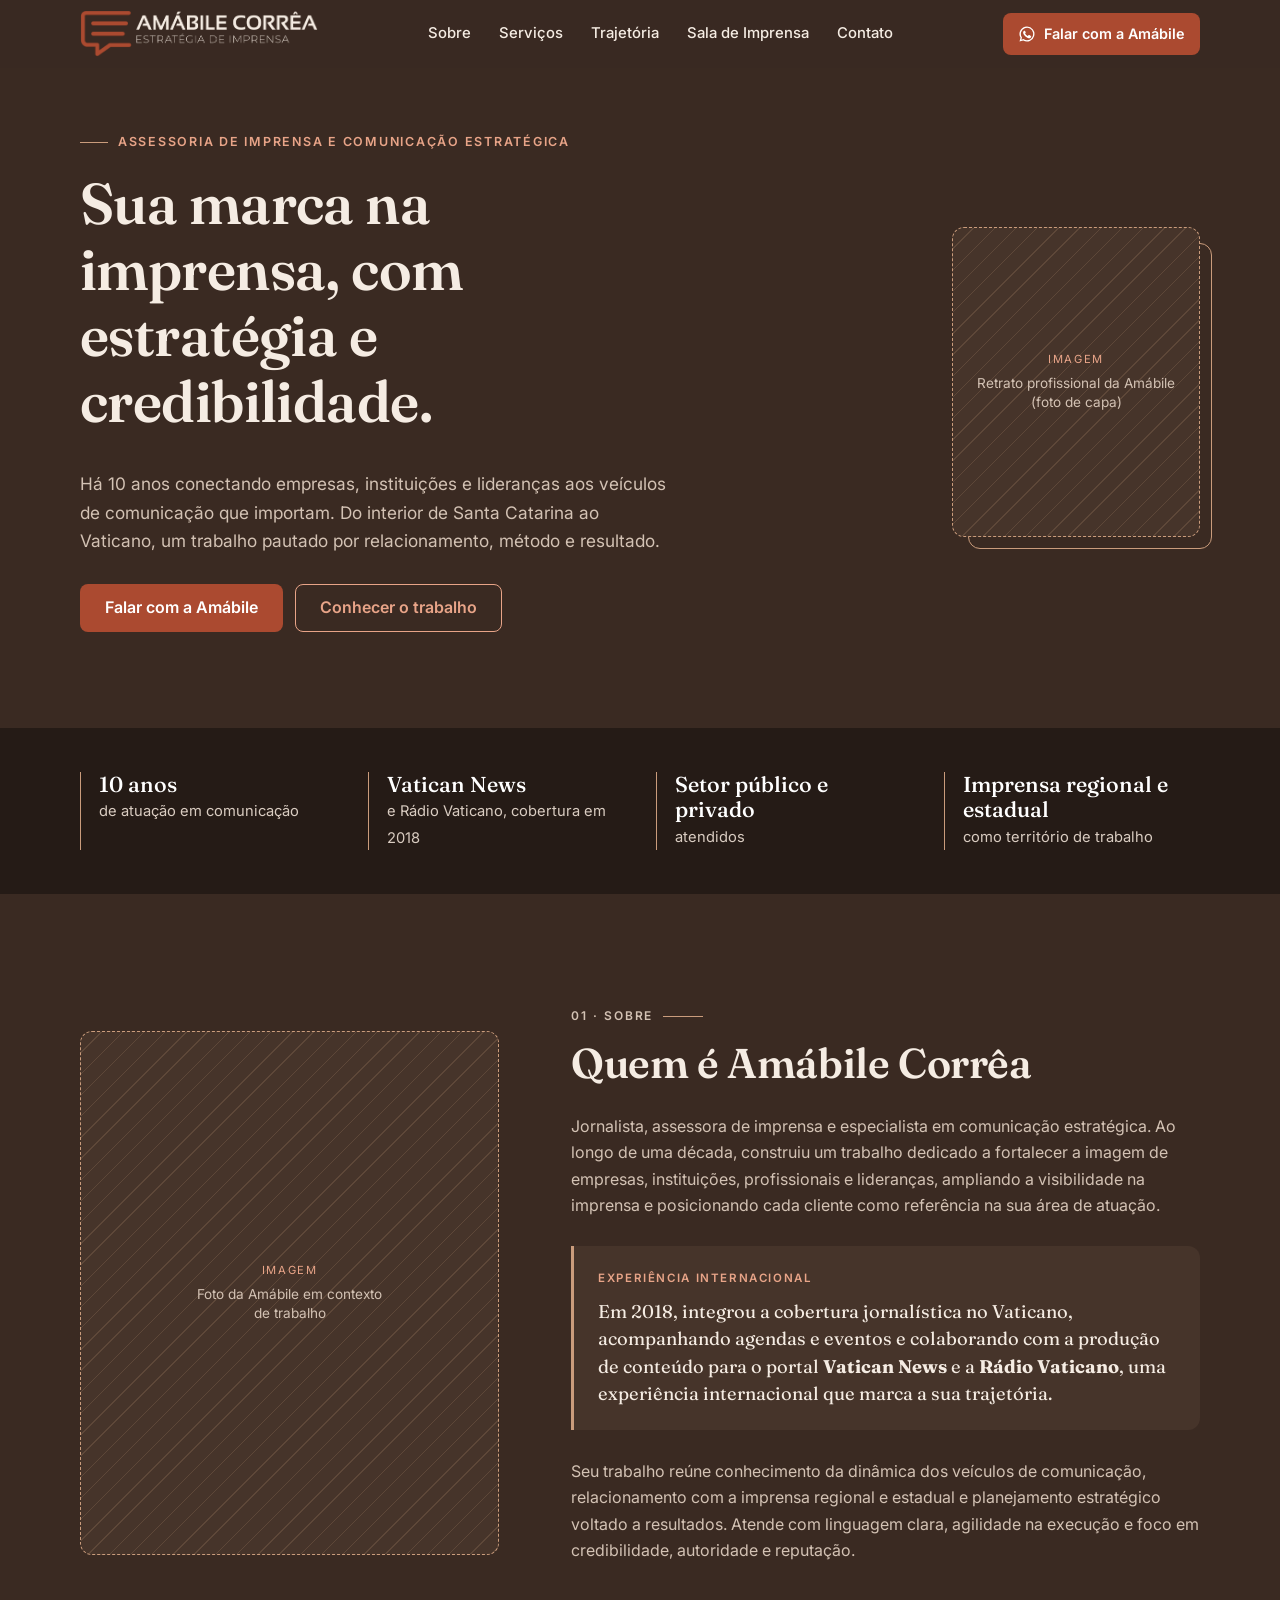
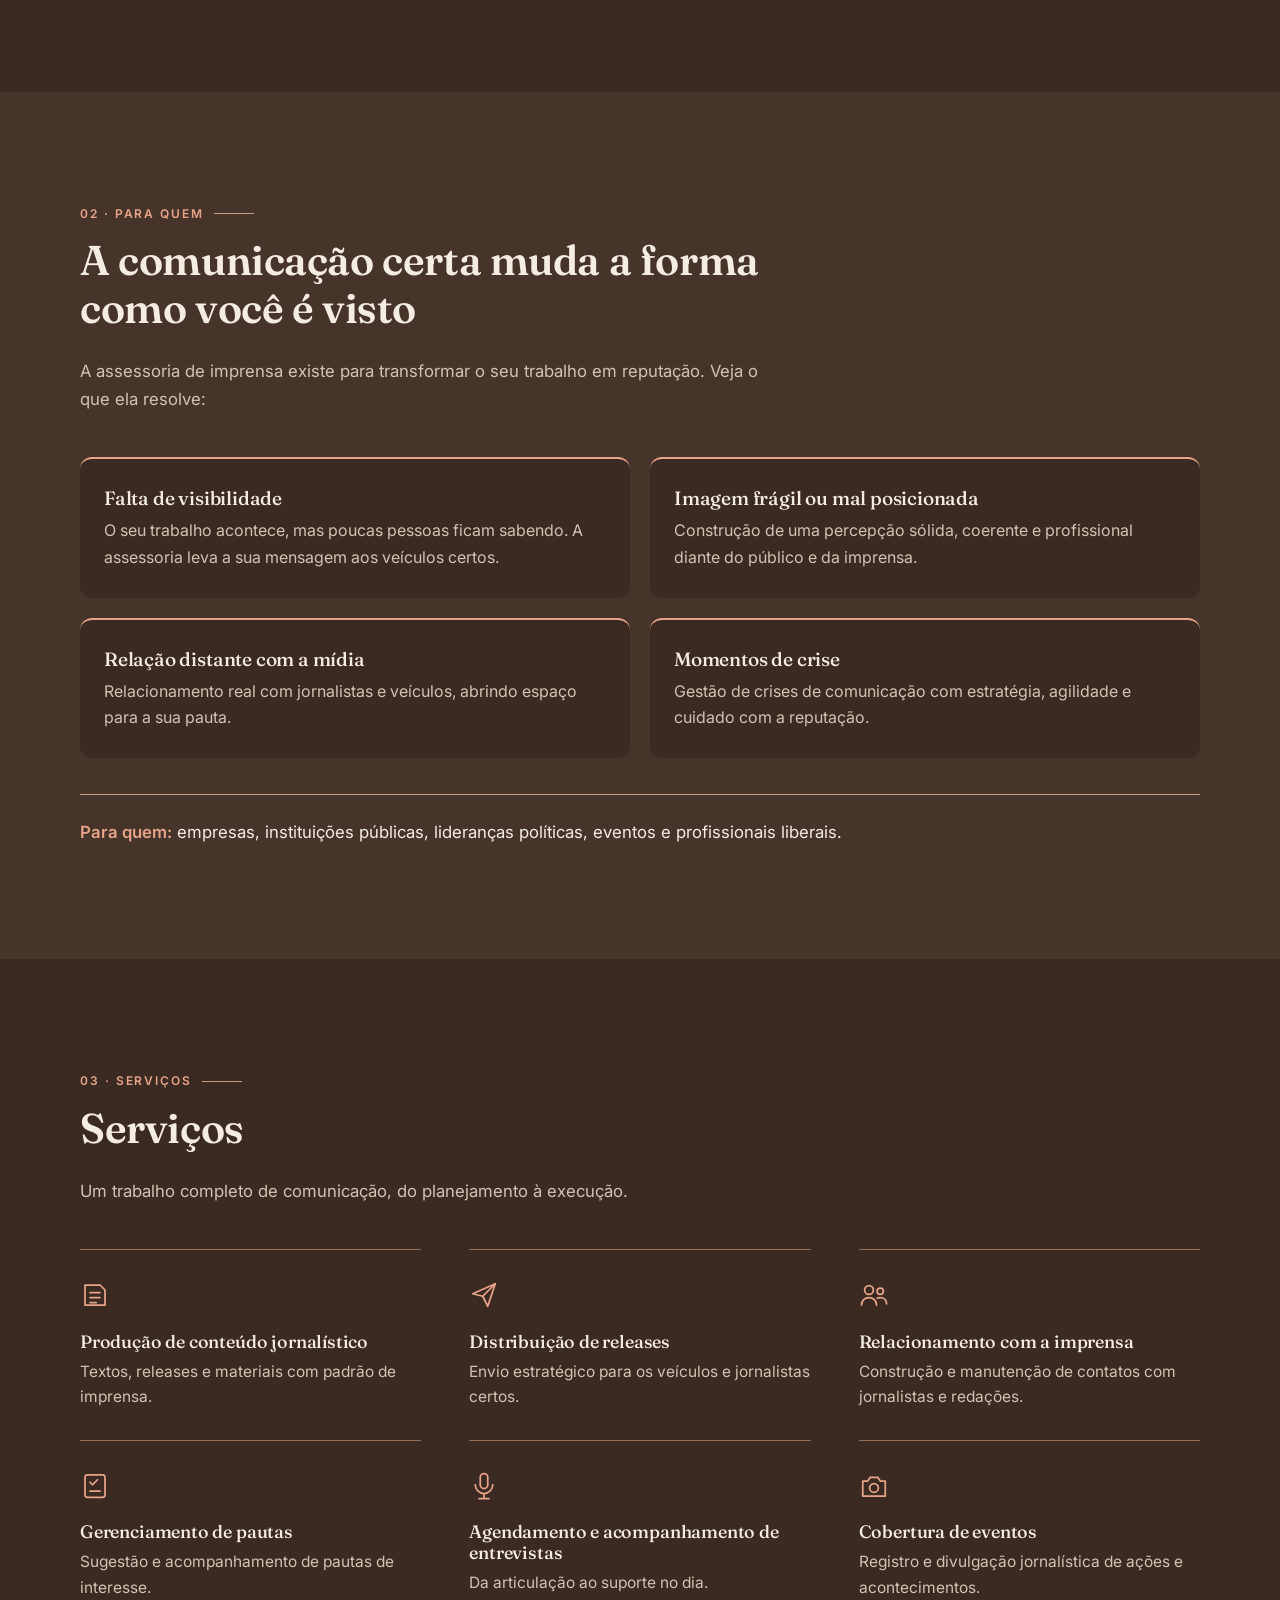
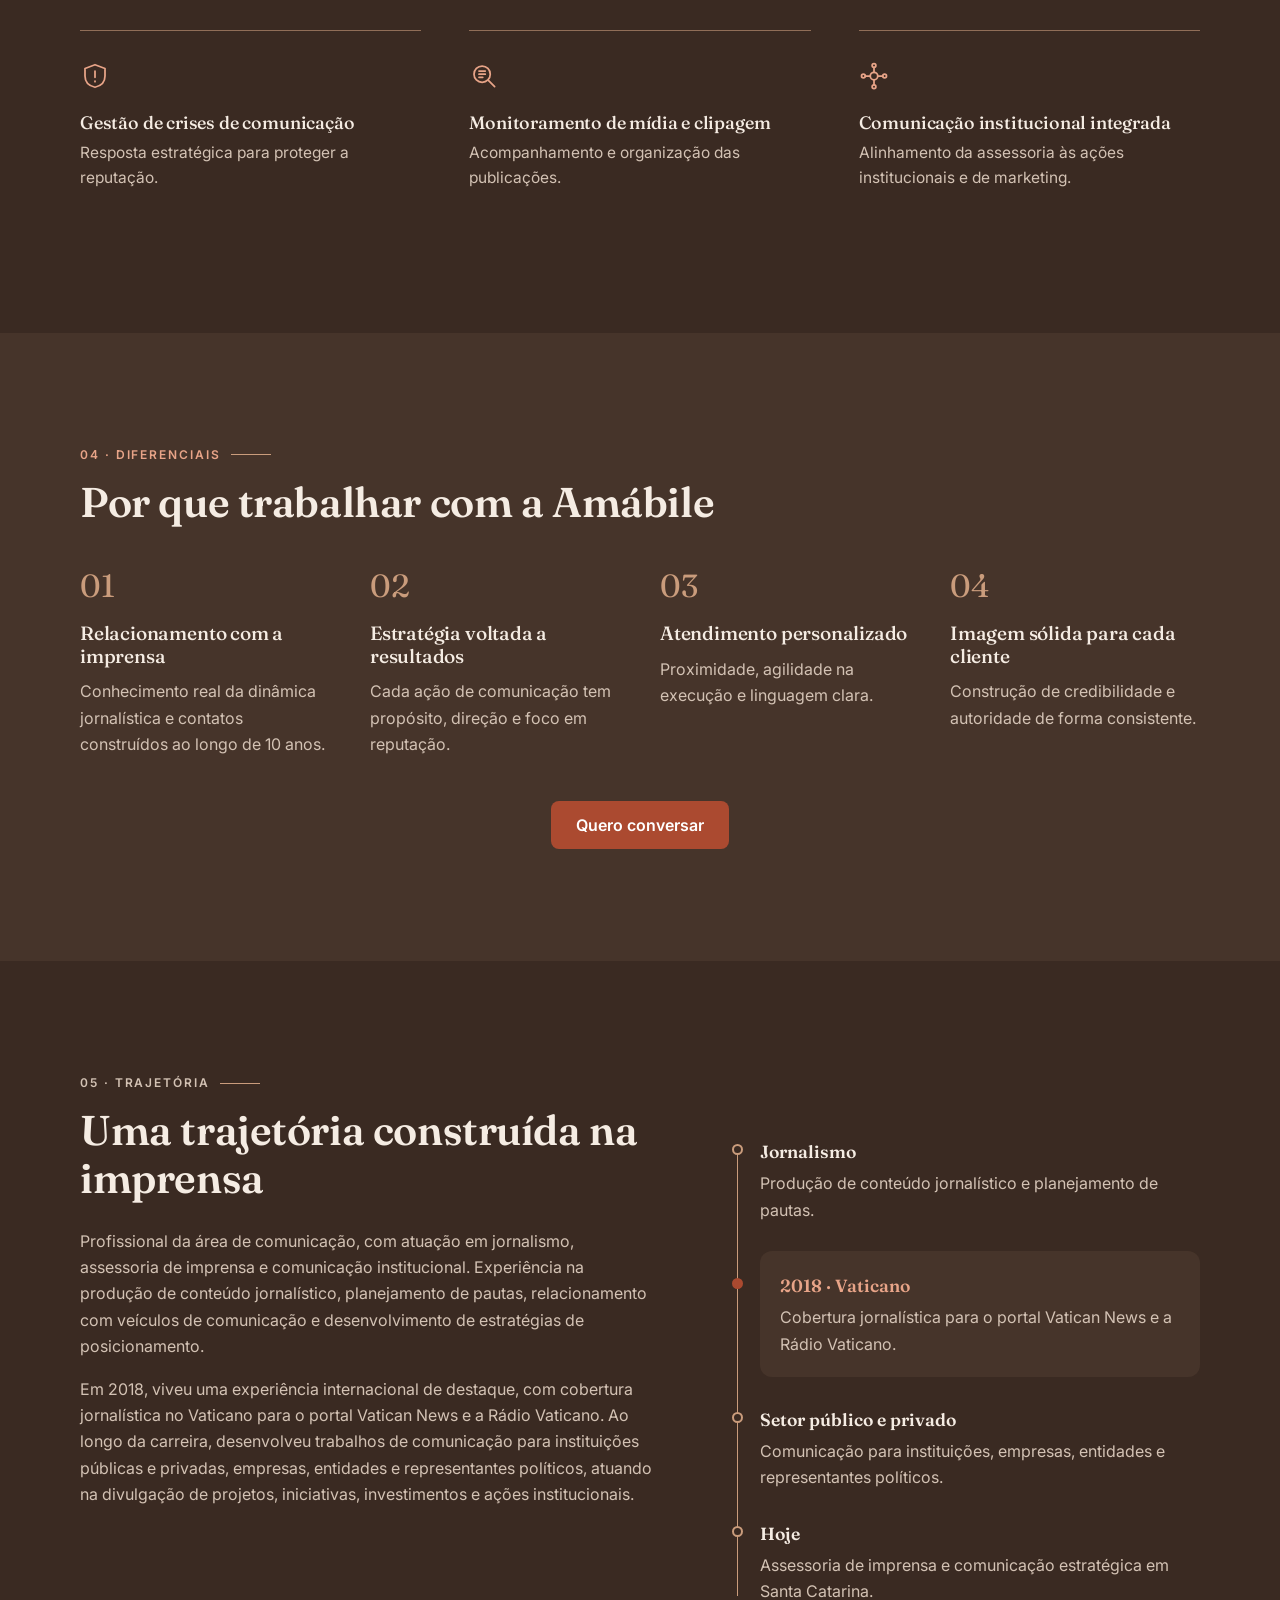
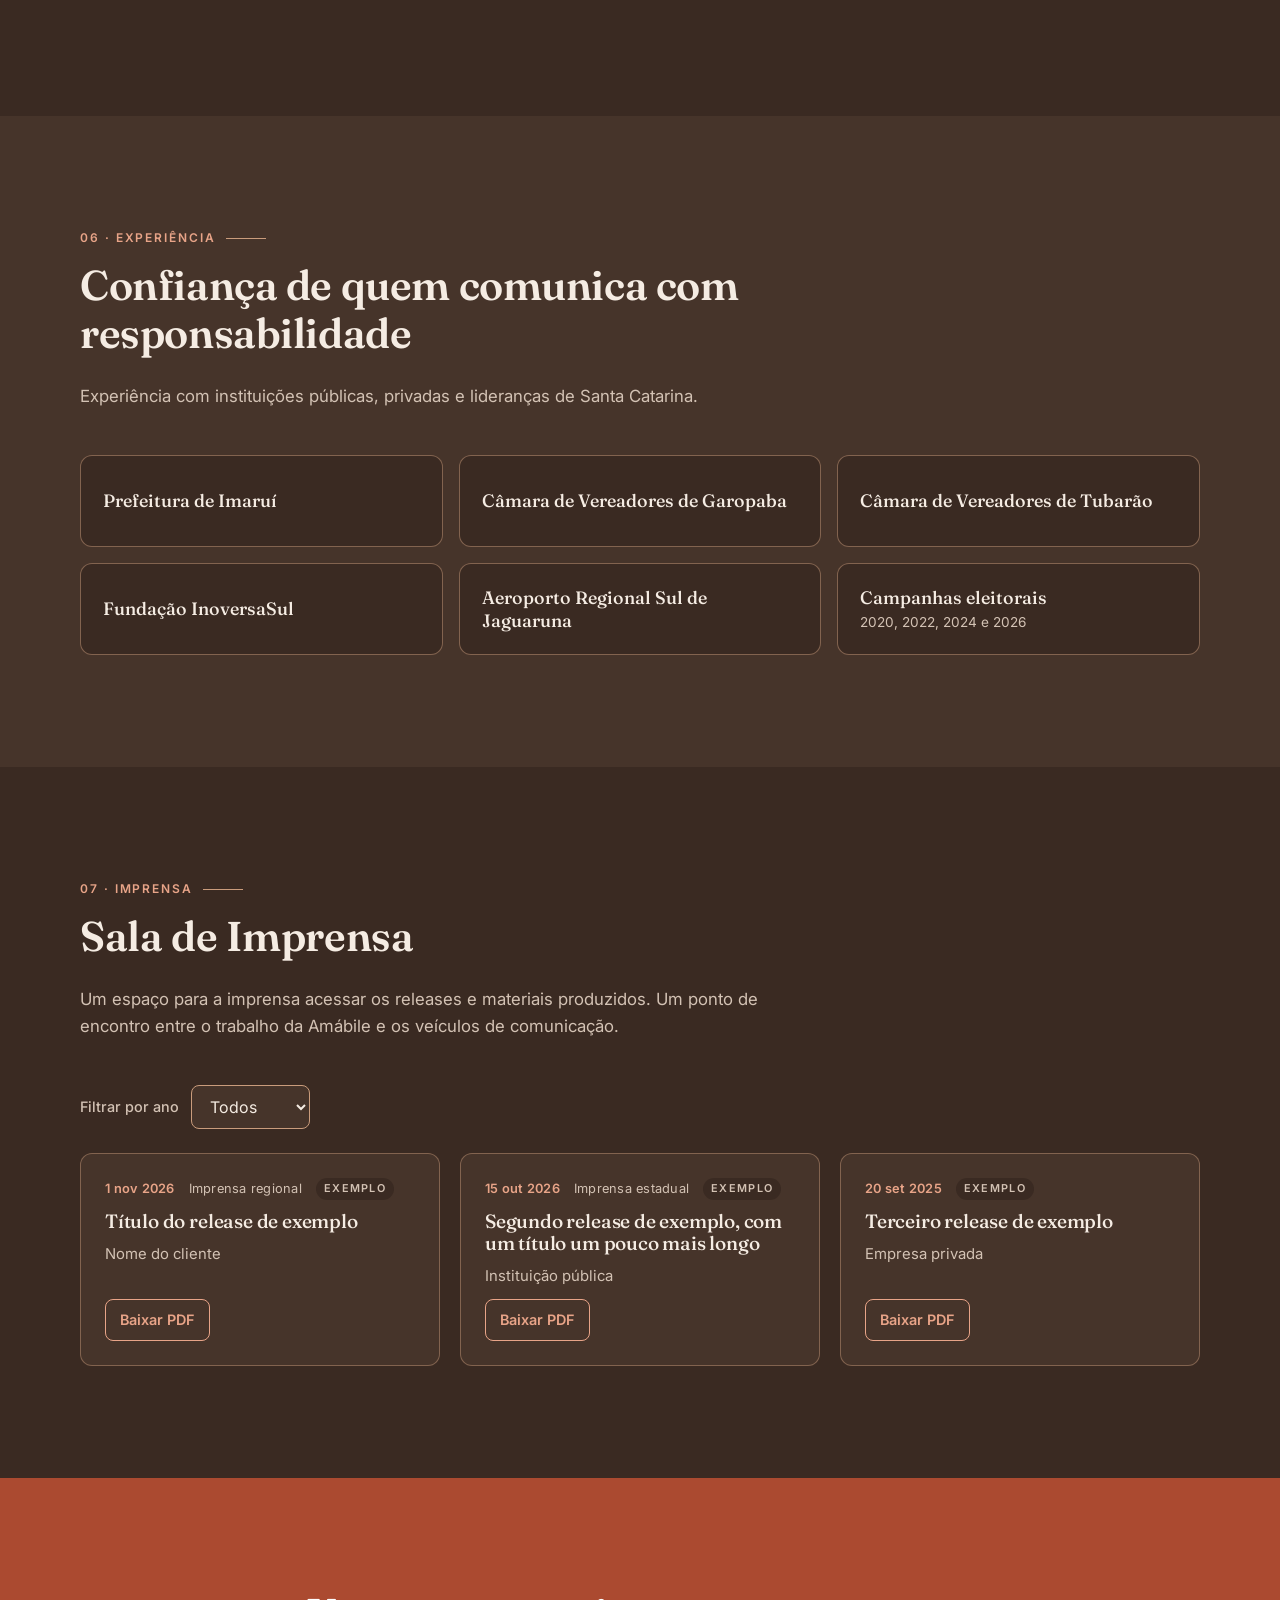
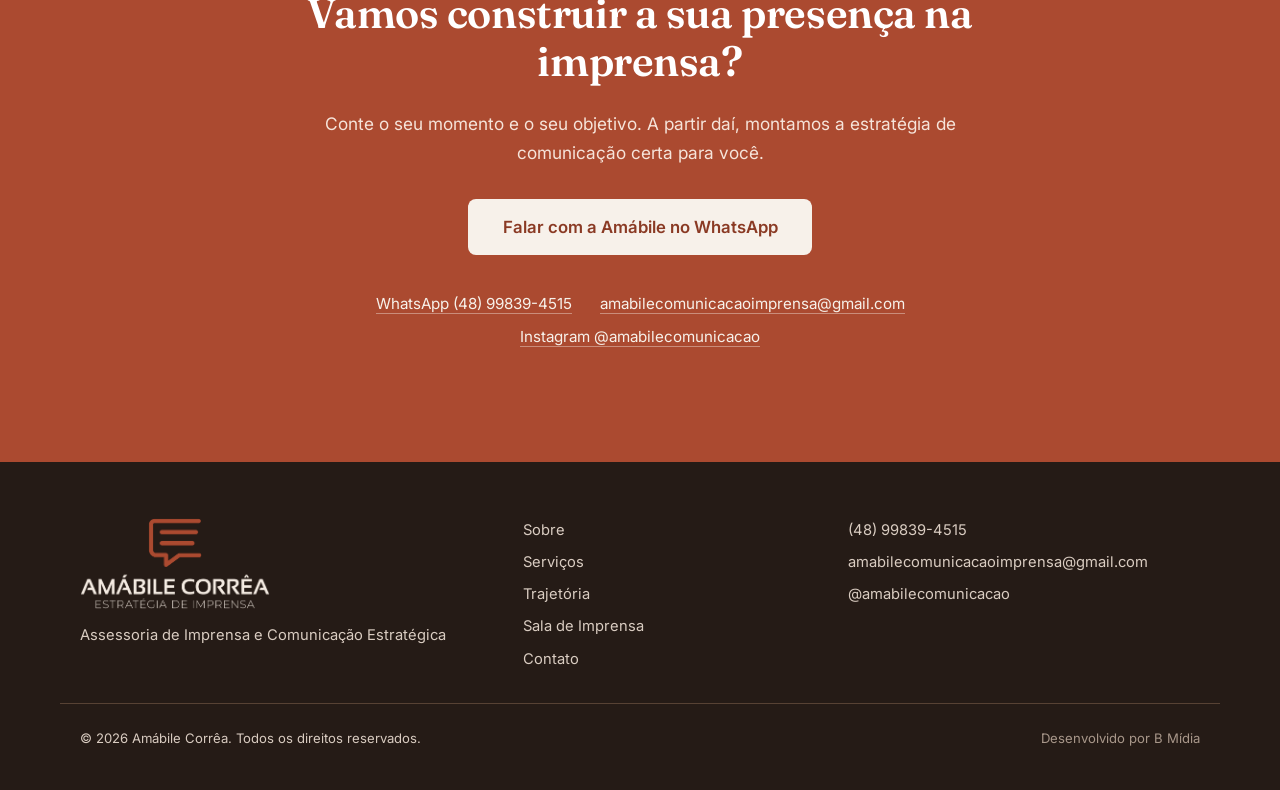
==== index.html @ 0bb383f9 "Logo oficial no menu, rodapé e favicon (versão com letras claras) Co-Authored-By: Claude Opus 5.5 <n" ====
<!DOCTYPE html>
<html lang="pt-BR">
<head>
  <meta charset="UTF-8">
  <meta name="viewport" content="width=device-width, initial-scale=1">
  <title>Amábile Corrêa | Assessoria de Imprensa e Comunicação Estratégica em SC</title>
  <meta name="description" content="Assessoria de imprensa com 10 anos de experiência. Visibilidade na mídia, relacionamento com jornalistas e comunicação estratégica para empresas, instituições e lideranças em Santa Catarina.">
  <meta name="theme-color" content="#3A2A22">

  <!-- Open Graph -->
  <meta property="og:type" content="website">
  <meta property="og:url" content="https://brunaribeirosocialmedia-glitch.github.io/amabile-correa/">
  <meta property="og:locale" content="pt_BR">
  <meta property="og:title" content="Amábile Corrêa | Assessoria de Imprensa e Comunicação Estratégica">
  <meta property="og:description" content="Há 10 anos conectando empresas, instituições e lideranças aos veículos de comunicação que importam. Assessoria de imprensa em Santa Catarina.">
  <meta property="og:image" content="https://brunaribeirosocialmedia-glitch.github.io/amabile-correa/img/og-amabile.jpg">
  <meta name="twitter:card" content="summary_large_image">

  <link rel="icon" href="img/logo-icone.png" type="image/png">
  <link rel="apple-touch-icon" href="img/logo-icone.png">

  <link rel="preconnect" href="https://fonts.googleapis.com">
  <link rel="preconnect" href="https://fonts.gstatic.com" crossorigin>
  <link href="https://fonts.googleapis.com/css2?family=Fraunces:opsz,wght@9..144,500;9..144,600&family=Inter:wght@400;500;600&display=swap" rel="stylesheet">
  <link rel="stylesheet" href="styles.css">
  <script>document.documentElement.classList.add("js");</script>

  <script type="application/ld+json">
  {
    "@context": "https://schema.org",
    "@graph": [
      {
        "@type": "Person",
        "@id": "#amabile",
        "name": "Amábile Corrêa",
        "jobTitle": "Assessora de Imprensa",
        "description": "Jornalista, assessora de imprensa e especialista em comunicação estratégica, com 10 anos de atuação em Santa Catarina.",
        "email": "mailto:amabilecomunicacaoimprensa@gmail.com",
        "telephone": "+55-48-99839-4515",
        "sameAs": ["https://www.instagram.com/amabilecomunicacao/"],
        "knowsAbout": ["Assessoria de imprensa", "Comunicação estratégica", "Relacionamento com a imprensa", "Gestão de crise", "Release"]
      },
      {
        "@type": "ProfessionalService",
        "name": "Amábile Corrêa — Assessoria de Imprensa e Comunicação Estratégica",
        "founder": { "@id": "#amabile" },
        "logo": "https://brunaribeirosocialmedia-glitch.github.io/amabile-correa/img/logo-vertical-clara.png",
        "email": "amabilecomunicacaoimprensa@gmail.com",
        "telephone": "+55-48-99839-4515",
        "areaServed": { "@type": "State", "name": "Santa Catarina" },
        "address": { "@type": "PostalAddress", "addressRegion": "SC", "addressCountry": "BR" },
        "serviceType": ["Assessoria de imprensa", "Produção de conteúdo jornalístico", "Distribuição de releases", "Gestão de crises de comunicação", "Monitoramento de mídia e clipagem"]
      }
    ]
  }
  </script>
</head>
<body>
  <a class="skip-link" href="#conteudo">Pular para o conteúdo</a>

  <!-- NAVBAR -->
  <header class="nav" id="topo">
    <div class="container nav__inner">
      <a href="#topo" class="brand" title="Voltar ao início">
        <img class="brand__logo" src="img/logo-horizontal-clara.png" alt="Amábile Corrêa — Estratégia de Imprensa" width="1031" height="208">
      </a>

      <nav class="nav__menu" id="menu" aria-label="Navegação principal">
        <ul>
          <li><a href="#sobre">Sobre</a></li>
          <li><a href="#servicos">Serviços</a></li>
          <li><a href="#trajetoria">Trajetória</a></li>
          <li><a href="#sala-de-imprensa">Sala de Imprensa</a></li>
          <li><a href="#contato">Contato</a></li>
        </ul>
      </nav>

      <div class="nav__actions">
        <a class="btn btn--primary btn--sm js-whats" href="https://wa.me/5548998394515?text=Ol%C3%A1%2C%20Am%C3%A1bile!%20Vim%20pela%20sua%20p%C3%A1gina%20e%20gostaria%20de%20conversar%20sobre%20assessoria%20de%20imprensa." target="_blank" rel="noopener">
          <svg class="ico-whats" aria-hidden="true" viewBox="0 0 24 24"><path d="M12 2a10 10 0 0 0-8.6 15.1L2 22l5-1.3A10 10 0 1 0 12 2Zm0 18.2a8.2 8.2 0 0 1-4.2-1.2l-.3-.2-3 .8.8-2.9-.2-.3A8.2 8.2 0 1 1 12 20.2Zm4.5-6.1c-.2-.1-1.5-.7-1.7-.8-.2-.1-.4-.1-.6.1l-.8 1c-.1.2-.3.2-.5.1a6.7 6.7 0 0 1-3.3-2.9c-.3-.4.2-.4.7-1.3.1-.2 0-.3 0-.4l-.8-1.8c-.2-.5-.4-.4-.6-.4h-.5a1 1 0 0 0-.7.3 3 3 0 0 0-.9 2.2 5.2 5.2 0 0 0 1.1 2.8 11.9 11.9 0 0 0 4.6 4c1.7.7 2.3.8 3.2.6.5-.1 1.5-.6 1.7-1.2.2-.6.2-1.1.2-1.2-.1-.1-.3-.2-.5-.3Z"/></svg>
          <span class="nav__cta-text">Falar com a Amábile</span>
        </a>
        <button class="nav__toggle" type="button" aria-expanded="false" aria-controls="menu" aria-label="Abrir menu">
          <span></span><span></span><span></span>
        </button>
      </div>
    </div>
  </header>

  <main id="conteudo">

    <!-- 1. HERO -->
    <section class="hero">
      <div class="container hero__grid">
        <div class="hero__text reveal">
          <p class="eyebrow">Assessoria de Imprensa e Comunicação Estratégica</p>
          <h1>Sua marca na imprensa, com estratégia e credibilidade.</h1>
          <p class="lead">Há 10 anos conectando empresas, instituições e lideranças aos veículos de comunicação que importam. Do interior de Santa Catarina ao Vaticano, um trabalho pautado por relacionamento, método e resultado.</p>
          <div class="btn-row">
            <a class="btn btn--primary js-whats" href="https://wa.me/5548998394515?text=Ol%C3%A1%2C%20Am%C3%A1bile!%20Vim%20pela%20sua%20p%C3%A1gina%20e%20gostaria%20de%20conversar%20sobre%20assessoria%20de%20imprensa." target="_blank" rel="noopener">Falar com a Amábile</a>
            <a class="btn btn--ghost" href="#servicos">Conhecer o trabalho</a>
          </div>
        </div>
        <figure class="hero__media reveal">
          <!-- IMAGEM: retrato profissional vertical. Salvar como img/amabile-hero.jpg -->
          <img data-slot="Retrato profissional da Amábile (foto de capa)" src="img/amabile-hero.jpg" alt="Amábile Corrêa, jornalista e assessora de imprensa, em retrato profissional" width="800" height="1000" fetchpriority="high">
        </figure>
      </div>
    </section>

    <!-- 2. FAIXA DE CREDIBILIDADE -->
    <section class="cred" aria-label="Destaques da trajetória">
      <ul class="container cred__list">
        <li class="reveal"><strong>10 anos</strong><span>de atuação em comunicação</span></li>
        <li class="reveal"><strong>Vatican News</strong><span>e Rádio Vaticano, cobertura em 2018</span></li>
        <li class="reveal"><strong>Setor público e privado</strong><span>atendidos</span></li>
        <li class="reveal"><strong>Imprensa regional e estadual</strong><span>como território de trabalho</span></li>
      </ul>
    </section>

    <!-- 3. SOBRE -->
    <section class="section" id="sobre">
      <div class="container about">
        <figure class="about__media reveal">
          <!-- IMAGEM: foto do "sobre". Salvar como img/amabile-sobre.jpg -->
          <img data-slot="Foto da Amábile em contexto de trabalho" src="img/amabile-sobre.jpg" alt="Amábile Corrêa em contexto de trabalho" width="800" height="1000" loading="lazy">
        </figure>
        <div class="about__text">
          <p class="section-num reveal">01 · Sobre</p>
          <h2 class="reveal">Quem é Amábile Corrêa</h2>
          <p class="reveal">Jornalista, assessora de imprensa e especialista em comunicação estratégica. Ao longo de uma década, construiu um trabalho dedicado a fortalecer a imagem de empresas, instituições, profissionais e lideranças, ampliando a visibilidade na imprensa e posicionando cada cliente como referência na sua área de atuação.</p>
          <blockquote class="highlight reveal">
            <p class="highlight__label">Experiência internacional</p>
            <p>Em 2018, integrou a cobertura jornalística no Vaticano, acompanhando agendas e eventos e colaborando com a produção de conteúdo para o portal <strong>Vatican News</strong> e a <strong>Rádio Vaticano</strong>, uma experiência internacional que marca a sua trajetória.</p>
          </blockquote>
          <p class="reveal">Seu trabalho reúne conhecimento da dinâmica dos veículos de comunicação, relacionamento com a imprensa regional e estadual e planejamento estratégico voltado a resultados. Atende com linguagem clara, agilidade na execução e foco em credibilidade, autoridade e reputação.</p>
        </div>
      </div>
    </section>

    <!-- 4. O QUE RESOLVE -->
    <section class="section section--alt" id="para-quem">
      <div class="container">
        <header class="section-head reveal">
          <p class="section-num">02 · Para quem</p>
          <h2>A comunicação certa muda a forma como você é visto</h2>
          <p>A assessoria de imprensa existe para transformar o seu trabalho em reputação. Veja o que ela resolve:</p>
        </header>
        <div class="problems">
          <article class="problem reveal">
            <h3>Falta de visibilidade</h3>
            <p>O seu trabalho acontece, mas poucas pessoas ficam sabendo. A assessoria leva a sua mensagem aos veículos certos.</p>
          </article>
          <article class="problem reveal">
            <h3>Imagem frágil ou mal posicionada</h3>
            <p>Construção de uma percepção sólida, coerente e profissional diante do público e da imprensa.</p>
          </article>
          <article class="problem reveal">
            <h3>Relação distante com a mídia</h3>
            <p>Relacionamento real com jornalistas e veículos, abrindo espaço para a sua pauta.</p>
          </article>
          <article class="problem reveal">
            <h3>Momentos de crise</h3>
            <p>Gestão de crises de comunicação com estratégia, agilidade e cuidado com a reputação.</p>
          </article>
        </div>
        <p class="audience reveal"><span>Para quem:</span> empresas, instituições públicas, lideranças políticas, eventos e profissionais liberais.</p>
      </div>
    </section>

    <!-- 5. SERVIÇOS -->
    <section class="section" id="servicos">
      <div class="container">
        <header class="section-head reveal">
          <p class="section-num">03 · Serviços</p>
          <h2>Serviços</h2>
          <p>Um trabalho completo de comunicação, do planejamento à execução.</p>
        </header>
        <ul class="services">
          <li class="service reveal">
            <svg aria-hidden="true" viewBox="0 0 24 24"><path d="M4 4h12l4 4v12H4z"/><path d="M8 10h8M8 14h8M8 18h5"/></svg>
            <h3>Produção de conteúdo jornalístico</h3>
            <p>Textos, releases e materiais com padrão de imprensa.</p>
          </li>
          <li class="service reveal">
            <svg aria-hidden="true" viewBox="0 0 24 24"><path d="M3 11 21 3l-6 18-4-8z"/><path d="m11 13 10-10"/></svg>
            <h3>Distribuição de releases</h3>
            <p>Envio estratégico para os veículos e jornalistas certos.</p>
          </li>
          <li class="service reveal">
            <svg aria-hidden="true" viewBox="0 0 24 24"><circle cx="8" cy="8" r="3.5"/><circle cx="17" cy="9" r="2.5"/><path d="M2 20c0-3.5 2.7-6 6-6s6 2.5 6 6M14.5 14.5c.8-.3 1.6-.5 2.5-.5 2.8 0 5 2 5 5"/></svg>
            <h3>Relacionamento com a imprensa</h3>
            <p>Construção e manutenção de contatos com jornalistas e redações.</p>
          </li>
          <li class="service reveal">
            <svg aria-hidden="true" viewBox="0 0 24 24"><rect x="4" y="3" width="16" height="18" rx="2"/><path d="m8 9 2 2 4-4M8 16h8"/></svg>
            <h3>Gerenciamento de pautas</h3>
            <p>Sugestão e acompanhamento de pautas de interesse.</p>
          </li>
          <li class="service reveal">
            <svg aria-hidden="true" viewBox="0 0 24 24"><rect x="9" y="2" width="6" height="12" rx="3"/><path d="M5 11a7 7 0 0 0 14 0M12 18v4M8 22h8"/></svg>
            <h3>Agendamento e acompanhamento de entrevistas</h3>
            <p>Da articulação ao suporte no dia.</p>
          </li>
          <li class="service reveal">
            <svg aria-hidden="true" viewBox="0 0 24 24"><path d="M3 8h4l2-3h6l2 3h4v12H3z"/><circle cx="12" cy="13.5" r="3.5"/></svg>
            <h3>Cobertura de eventos</h3>
            <p>Registro e divulgação jornalística de ações e acontecimentos.</p>
          </li>
          <li class="service reveal">
            <svg aria-hidden="true" viewBox="0 0 24 24"><path d="M12 3 4 6v6c0 5 3.5 8 8 9 4.5-1 8-4 8-9V6z"/><path d="M12 8v5M12 16v.5"/></svg>
            <h3>Gestão de crises de comunicação</h3>
            <p>Resposta estratégica para proteger a reputação.</p>
          </li>
          <li class="service reveal">
            <svg aria-hidden="true" viewBox="0 0 24 24"><circle cx="10.5" cy="10.5" r="6.5"/><path d="m15.5 15.5 5 5M8 10.5h5M8 8h5M8 13h3"/></svg>
            <h3>Monitoramento de mídia e clipagem</h3>
            <p>Acompanhamento e organização das publicações.</p>
          </li>
          <li class="service reveal">
            <svg aria-hidden="true" viewBox="0 0 24 24"><circle cx="12" cy="12" r="3"/><circle cx="12" cy="3.5" r="1.5"/><circle cx="12" cy="20.5" r="1.5"/><circle cx="3.5" cy="12" r="1.5"/><circle cx="20.5" cy="12" r="1.5"/><path d="M12 5v4M12 15v4M5 12h4M15 12h4"/></svg>
            <h3>Comunicação institucional integrada</h3>
            <p>Alinhamento da assessoria às ações institucionais e de marketing.</p>
          </li>
        </ul>
      </div>
    </section>

    <!-- 6. DIFERENCIAIS -->
    <section class="section section--alt" id="diferenciais">
      <div class="container">
        <header class="section-head reveal">
          <p class="section-num">04 · Diferenciais</p>
          <h2>Por que trabalhar com a Amábile</h2>
        </header>
        <ol class="pillars">
          <li class="pillar reveal">
            <h3>Relacionamento com a imprensa</h3>
            <p>Conhecimento real da dinâmica jornalística e contatos construídos ao longo de 10 anos.</p>
          </li>
          <li class="pillar reveal">
            <h3>Estratégia voltada a resultados</h3>
            <p>Cada ação de comunicação tem propósito, direção e foco em reputação.</p>
          </li>
          <li class="pillar reveal">
            <h3>Atendimento personalizado</h3>
            <p>Proximidade, agilidade na execução e linguagem clara.</p>
          </li>
          <li class="pillar reveal">
            <h3>Imagem sólida para cada cliente</h3>
            <p>Construção de credibilidade e autoridade de forma consistente.</p>
          </li>
        </ol>
        <div class="btn-row btn-row--center reveal">
          <a class="btn btn--primary js-whats" href="https://wa.me/5548998394515?text=Ol%C3%A1%2C%20Am%C3%A1bile!%20Vim%20pela%20sua%20p%C3%A1gina%20e%20gostaria%20de%20conversar%20sobre%20assessoria%20de%20imprensa." target="_blank" rel="noopener">Quero conversar</a>
        </div>
      </div>
    </section>

    <!-- 7. TRAJETÓRIA -->
    <section class="section" id="trajetoria">
      <div class="container trajectory">
        <div class="trajectory__text">
          <p class="section-num reveal">05 · Trajetória</p>
          <h2 class="reveal">Uma trajetória construída na imprensa</h2>
          <p class="reveal">Profissional da área de comunicação, com atuação em jornalismo, assessoria de imprensa e comunicação institucional. Experiência na produção de conteúdo jornalístico, planejamento de pautas, relacionamento com veículos de comunicação e desenvolvimento de estratégias de posicionamento.</p>
          <p class="reveal">Em 2018, viveu uma experiência internacional de destaque, com cobertura jornalística no Vaticano para o portal Vatican News e a Rádio Vaticano. Ao longo da carreira, desenvolveu trabalhos de comunicação para instituições públicas e privadas, empresas, entidades e representantes políticos, atuando na divulgação de projetos, iniciativas, investimentos e ações institucionais.</p>
        </div>
        <ol class="timeline" aria-label="Linha do tempo">
          <li class="reveal">
            <span class="timeline__year">Jornalismo</span>
            <p>Produção de conteúdo jornalístico e planejamento de pautas.</p>
          </li>
          <li class="reveal timeline__feature">
            <span class="timeline__year">2018 · Vaticano</span>
            <p>Cobertura jornalística para o portal Vatican News e a Rádio Vaticano.</p>
            <!-- IMAGEM opcional: registro do Vaticano. Salvar como img/vaticano.jpg e descomentar:
            <img src="img/vaticano.jpg" alt="Amábile Corrêa durante a cobertura jornalística no Vaticano, em 2018" loading="lazy" width="800" height="600">
            -->
          </li>
          <li class="reveal">
            <span class="timeline__year">Setor público e privado</span>
            <p>Comunicação para instituições, empresas, entidades e representantes políticos.</p>
          </li>
          <li class="reveal">
            <span class="timeline__year">Hoje</span>
            <p>Assessoria de imprensa e comunicação estratégica em Santa Catarina.</p>
          </li>
        </ol>
      </div>
    </section>

    <!-- 8. PORTFÓLIO -->
    <section class="section section--alt" id="clientes">
      <div class="container">
        <header class="section-head reveal">
          <p class="section-num">06 · Experiência</p>
          <h2>Confiança de quem comunica com responsabilidade</h2>
          <p>Experiência com instituições públicas, privadas e lideranças de Santa Catarina.</p>
        </header>
        <!-- Se a Amábile liberar logomarcas, colocar um <img> dentro de cada <li> -->
        <ul class="clients">
          <li class="reveal">Prefeitura de Imaruí</li>
          <li class="reveal">Câmara de Vereadores de Garopaba</li>
          <li class="reveal">Câmara de Vereadores de Tubarão</li>
          <li class="reveal">Fundação InoversaSul</li>
          <li class="reveal">Aeroporto Regional Sul de Jaguaruna</li>
          <li class="reveal">Campanhas eleitorais <small>2020, 2022, 2024 e 2026</small></li>
        </ul>
      </div>
    </section>

    <!-- 9. SALA DE IMPRENSA (conteúdo vem de data/releases.js) -->
    <section class="section" id="sala-de-imprensa">
      <div class="container">
        <header class="section-head reveal">
          <p class="section-num">07 · Imprensa</p>
          <h2>Sala de Imprensa</h2>
          <p>Um espaço para a imprensa acessar os releases e materiais produzidos. Um ponto de encontro entre o trabalho da Amábile e os veículos de comunicação.</p>
        </header>
        <div class="press-filter" id="press-filter" hidden>
          <label for="press-year">Filtrar por ano</label>
          <select id="press-year"><option value="">Todos</option></select>
        </div>
        <ul class="press" id="press-list" aria-live="polite"></ul>
        <p class="press-empty" id="press-empty" hidden>Em breve, os primeiros releases por aqui.</p>
      </div>
    </section>

    <!-- 10. CTA FINAL -->
    <section class="final" id="contato">
      <div class="container final__inner reveal">
        <h2>Vamos construir a sua presença na imprensa?</h2>
        <p>Conte o seu momento e o seu objetivo. A partir daí, montamos a estratégia de comunicação certa para você.</p>
        <a class="btn btn--light btn--lg js-whats" href="https://wa.me/5548998394515?text=Ol%C3%A1%2C%20Am%C3%A1bile!%20Vim%20pela%20sua%20p%C3%A1gina%20e%20gostaria%20de%20conversar%20sobre%20assessoria%20de%20imprensa." target="_blank" rel="noopener">Falar com a Amábile no WhatsApp</a>
        <ul class="final__contacts">
          <li><a class="js-whats" href="https://wa.me/5548998394515?text=Ol%C3%A1%2C%20Am%C3%A1bile!%20Vim%20pela%20sua%20p%C3%A1gina%20e%20gostaria%20de%20conversar%20sobre%20assessoria%20de%20imprensa." target="_blank" rel="noopener">WhatsApp (48) 99839-4515</a></li>
          <li><a href="mailto:amabilecomunicacaoimprensa@gmail.com">amabilecomunicacaoimprensa@gmail.com</a></li>
          <li><a href="https://www.instagram.com/amabilecomunicacao/" target="_blank" rel="noopener">Instagram @amabilecomunicacao</a></li>
        </ul>
      </div>
    </section>
  </main>

  <!-- RODAPÉ -->
  <footer class="footer">
    <div class="container footer__grid">
      <div>
        <img class="footer__logo" src="img/logo-vertical-clara.png" alt="Amábile Corrêa — Estratégia de Imprensa" width="791" height="379" loading="lazy">
        <p class="footer__tag">Assessoria de Imprensa e Comunicação Estratégica</p>
      </div>
      <nav aria-label="Navegação do rodapé">
        <ul class="footer__links">
          <li><a href="#sobre">Sobre</a></li>
          <li><a href="#servicos">Serviços</a></li>
          <li><a href="#trajetoria">Trajetória</a></li>
          <li><a href="#sala-de-imprensa">Sala de Imprensa</a></li>
          <li><a href="#contato">Contato</a></li>
        </ul>
      </nav>
      <ul class="footer__contacts">
        <li><a class="js-whats" href="https://wa.me/5548998394515?text=Ol%C3%A1%2C%20Am%C3%A1bile!%20Vim%20pela%20sua%20p%C3%A1gina%20e%20gostaria%20de%20conversar%20sobre%20assessoria%20de%20imprensa." target="_blank" rel="noopener">(48) 99839-4515</a></li>
        <li><a href="mailto:amabilecomunicacaoimprensa@gmail.com">amabilecomunicacaoimprensa@gmail.com</a></li>
        <li><a href="https://www.instagram.com/amabilecomunicacao/" target="_blank" rel="noopener">@amabilecomunicacao</a></li>
      </ul>
    </div>
    <div class="container footer__bottom">
      <p>© 2026 Amábile Corrêa. Todos os direitos reservados.</p>
      <p class="footer__credit">Desenvolvido por B Mídia</p>
    </div>
  </footer>

  <!-- Botão flutuante de WhatsApp (mobile) -->
  <a class="whats-float js-whats" href="https://wa.me/5548998394515?text=Ol%C3%A1%2C%20Am%C3%A1bile!%20Vim%20pela%20sua%20p%C3%A1gina%20e%20gostaria%20de%20conversar%20sobre%20assessoria%20de%20imprensa." target="_blank" rel="noopener" aria-label="Falar com a Amábile no WhatsApp">
    <svg aria-hidden="true" viewBox="0 0 24 24"><path d="M12 2a10 10 0 0 0-8.6 15.1L2 22l5-1.3A10 10 0 1 0 12 2Zm0 18.2a8.2 8.2 0 0 1-4.2-1.2l-.3-.2-3 .8.8-2.9-.2-.3A8.2 8.2 0 1 1 12 20.2Zm4.5-6.1c-.2-.1-1.5-.7-1.7-.8-.2-.1-.4-.1-.6.1l-.8 1c-.1.2-.3.2-.5.1a6.7 6.7 0 0 1-3.3-2.9c-.3-.4.2-.4.7-1.3.1-.2 0-.3 0-.4l-.8-1.8c-.2-.5-.4-.4-.6-.4h-.5a1 1 0 0 0-.7.3 3 3 0 0 0-.9 2.2 5.2 5.2 0 0 0 1.1 2.8 11.9 11.9 0 0 0 4.6 4c1.7.7 2.3.8 3.2.6.5-.1 1.5-.6 1.7-1.2.2-.6.2-1.1.2-1.2-.1-.1-.3-.2-.5-.3Z"/></svg>
  </a>

  <script src="data/releases.js"></script>
  <script src="script.js"></script>
</body>
</html>
---- styles.css ----
/* =========================================================
   Amábile Corrêa — Assessoria de Imprensa
   Design system: tokens abaixo. Para trocar a fonte dos
   títulos (ex.: Jost ou Sensation), mude só --fonte-titulo.
   ========================================================= */
:root {
  --terracota: #AB4A30;
  --terracota-escuro: #8A3A24;
  --nude: #CA9C7C;
  --creme: #F7F1EA;
  --creme-2: #EFE6DA;
  --grafite: #2A211C;
  --grafite-70: #5A4D45;
  --branco: #FFFFFF;

  /* Tema escuro: fundo marrom, letras claras. Para voltar ao claro, troque estes valores. */
  --fundo: #3A2A22;
  --fundo-2: #46342A;
  --fundo-profundo: #251B16;
  --texto: #F5ECE3;
  --texto-suave: #D3C2B4;
  --acento: #E8A488;

  --fonte-titulo: "Fraunces", Georgia, "Times New Roman", serif;
  --fonte-texto: "Inter", system-ui, -apple-system, "Segoe UI", Roboto, sans-serif;

  --raio-btn: 8px;
  --raio-img: 12px;
  --gutter: 20px;
  --nav-h: 68px;
}

*, *::before, *::after { box-sizing: border-box; }
html { scroll-behavior: smooth; scroll-padding-top: calc(var(--nav-h) + 12px); -webkit-text-size-adjust: 100%; }
body {
  margin: 0;
  background: var(--fundo);
  color: var(--texto);
  font-family: var(--fonte-texto);
  font-size: 1rem;
  line-height: 1.65;
  overflow-x: hidden;
}
img { max-width: 100%; display: block; height: auto; }
a { color: var(--acento); }
ul, ol { margin: 0; padding: 0; list-style: none; }
h1, h2, h3 { font-family: var(--fonte-titulo); font-weight: 600; line-height: 1.15; margin: 0 0 .6em; color: var(--texto); letter-spacing: -.01em; }
h1 { font-size: clamp(2.1rem, 7vw, 3.6rem); }
h2 { font-size: clamp(1.7rem, 5vw, 2.6rem); }
h3 { font-size: 1.2rem; font-weight: 500; }
p { margin: 0 0 1em; }

:focus-visible { outline: 3px solid var(--acento); outline-offset: 3px; border-radius: 4px; }

.container { width: 100%; max-width: 1160px; margin: 0 auto; padding: 0 var(--gutter); }

.skip-link {
  position: absolute; left: 12px; top: -60px; z-index: 100;
  background: var(--nude); color: var(--fundo-profundo); padding: 10px 16px; border-radius: var(--raio-btn);
}
.skip-link:focus { top: 12px; }

/* ---------- Botões ---------- */
.btn {
  display: inline-flex; align-items: center; justify-content: center; gap: .5em;
  min-height: 48px; padding: .8em 1.5em;
  font: 600 1rem/1.2 var(--fonte-texto);
  text-decoration: none; text-align: center;
  border-radius: var(--raio-btn); border: 1.5px solid transparent;
  transition: background-color .2s, color .2s, border-color .2s;
  cursor: pointer;
}
.btn--primary { background: var(--terracota); color: var(--branco); }
.btn--primary:hover { background: var(--terracota-escuro); }
.btn--ghost { background: transparent; color: var(--acento); border-color: var(--acento); }
.btn--ghost:hover { background: var(--terracota); color: var(--branco); }
.btn--light { background: var(--creme); color: var(--terracota-escuro); }
.btn--light:hover { background: var(--branco); }
.btn--sm { min-height: 42px; padding: .55em 1em; font-size: .9rem; }
.btn--lg { min-height: 56px; padding: 1em 2em; font-size: 1.05rem; }
.btn-row { display: flex; flex-wrap: wrap; gap: 12px; margin-top: 28px; }
.btn-row--center { justify-content: center; margin-top: 44px; }
.ico-whats { width: 18px; height: 18px; fill: currentColor; flex-shrink: 0; }

/* ---------- Navbar ---------- */
.nav {
  position: fixed; inset: 0 0 auto; z-index: 50; height: var(--nav-h);
  background: rgba(58, 42, 34, .94);
  backdrop-filter: blur(8px); -webkit-backdrop-filter: blur(8px);
  border-bottom: 1px solid transparent;
  transition: border-color .2s;
}
.nav.is-scrolled { border-bottom-color: rgba(202, 156, 124, .45); }
.nav__inner { height: 100%; display: flex; align-items: center; justify-content: space-between; gap: 16px; }
.brand { text-decoration: none; display: flex; min-width: 0; flex-shrink: 1; }
.brand__logo { height: 42px; width: auto; max-width: 100%; object-fit: contain; object-position: left center; }
@media (min-width: 960px) { .brand__logo { height: 48px; } }
.nav__actions { display: flex; align-items: center; gap: 8px; }
.nav__cta-text { display: none; }

.nav__toggle {
  width: 44px; height: 44px; border: 0; background: transparent; cursor: pointer;
  display: flex; flex-direction: column; justify-content: center; align-items: center; gap: 5px;
}
.nav__toggle span { width: 22px; height: 2px; background: var(--texto); transition: transform .25s, opacity .2s; }
.nav__toggle[aria-expanded="true"] span:nth-child(1) { transform: translateY(7px) rotate(45deg); }
.nav__toggle[aria-expanded="true"] span:nth-child(2) { opacity: 0; }
.nav__toggle[aria-expanded="true"] span:nth-child(3) { transform: translateY(-7px) rotate(-45deg); }

.nav__menu {
  position: fixed; top: var(--nav-h); left: 0; right: 0;
  background: var(--fundo); border-bottom: 1px solid var(--nude);
  padding: 8px var(--gutter) 20px;
  visibility: hidden; opacity: 0; transform: translateY(-8px);
  transition: opacity .2s, transform .2s, visibility .2s;
}
.nav__menu.is-open { visibility: visible; opacity: 1; transform: none; }
.nav__menu a {
  display: block; padding: 14px 0; text-decoration: none; color: var(--texto);
  font-weight: 500; border-bottom: 1px solid var(--fundo-2);
}
.nav__menu li:last-child a { border-bottom: 0; }

@media (min-width: 560px) { .nav__cta-text { display: inline; } }

@media (min-width: 960px) {
  .nav__toggle { display: none; }
  .nav__menu {
    position: static; visibility: visible; opacity: 1; transform: none;
    background: none; border: 0; padding: 0;
  }
  .nav__menu ul { display: flex; gap: 28px; }
  .nav__menu a { padding: 6px 0; border: 0; font-size: .93rem; position: relative; }
  .nav__menu a::after {
    content: ""; position: absolute; left: 0; right: 0; bottom: 0; height: 1px;
    background: var(--terracota); transform: scaleX(0); transform-origin: left; transition: transform .25s;
  }
  .nav__menu a:hover::after { transform: scaleX(1); }
}

/* ---------- Placeholders de imagem ---------- */
.img-slot {
  display: flex; align-items: center; justify-content: center; text-align: center;
  aspect-ratio: 4 / 5; width: 100%;
  background:
    repeating-linear-gradient(135deg, transparent 0 14px, rgba(202,156,124,.18) 14px 15px),
    var(--fundo-2);
  border: 1px dashed var(--nude); border-radius: var(--raio-img);
  color: var(--texto-suave); font-size: .85rem; padding: 24px; line-height: 1.4;
}
.img-slot span { max-width: 22ch; }
.img-slot span::before { content: "Imagem"; display: block; font-size: .7rem; letter-spacing: .14em; text-transform: uppercase; color: var(--acento); margin-bottom: 6px; }

/* ---------- Hero ---------- */
.hero { padding: calc(var(--nav-h) + 36px) 0 56px; }
.hero__grid { display: grid; gap: 40px; }
.eyebrow {
  color: var(--acento); font-size: .78rem; font-weight: 600;
  letter-spacing: .14em; text-transform: uppercase; margin-bottom: 18px;
  display: flex; align-items: center; gap: 10px;
}
.eyebrow::before { content: ""; width: 28px; height: 1px; background: var(--nude); flex-shrink: 0; }
.lead { font-size: 1.08rem; color: var(--texto-suave); max-width: 54ch; }
.hero__media { margin: 0; position: relative; }
.hero__media img, .hero__media .img-slot { border-radius: var(--raio-img); aspect-ratio: 4 / 5; object-fit: cover; width: 100%; }
.hero__media::after {
  content: ""; position: absolute; inset: 16px -12px -12px 16px; z-index: -1;
  border: 1px solid var(--nude); border-radius: var(--raio-img);
}

@media (min-width: 860px) {
  .hero { padding: calc(var(--nav-h) + 64px) 0 96px; }
  .hero__grid { grid-template-columns: 1.15fr .85fr; align-items: center; gap: 64px; }
  .hero__media { max-width: 440px; justify-self: end; }
}

/* ---------- Faixa de credibilidade ---------- */
.cred { background: var(--fundo-profundo); color: var(--texto); padding: 44px 0; }
.cred__list { display: grid; gap: 26px; }
.cred__list li { padding-left: 18px; border-left: 1px solid var(--nude); }
.cred__list strong { display: block; font-family: var(--fonte-titulo); font-weight: 500; font-size: 1.35rem; color: var(--branco); line-height: 1.2; }
.cred__list span { font-size: .92rem; color: #D9CCC1; }
@media (min-width: 640px) { .cred__list { grid-template-columns: repeat(2, 1fr); } }
@media (min-width: 1000px) { .cred__list { grid-template-columns: repeat(4, 1fr); gap: 32px; } }

/* ---------- Seções ---------- */
.section { padding: 72px 0; }
.section--alt { background: var(--fundo-2); }
@media (min-width: 860px) { .section { padding: 112px 0; } }

.section-num {
  font-size: .75rem; font-weight: 600; letter-spacing: .16em; text-transform: uppercase;
  color: var(--acento); margin-bottom: 14px;
  display: flex; align-items: center; gap: 10px;
}
.section-num::after { content: ""; width: 40px; height: 1px; background: var(--nude); }
.section-head { max-width: 680px; margin-bottom: 44px; }
.section-head p:last-child { color: var(--texto-suave); font-size: 1.05rem; margin: 0; }

/* ---------- Sobre ---------- */
.about { display: grid; gap: 40px; }
.about__media { margin: 0; }
.about__media img, .about__media .img-slot { border-radius: var(--raio-img); aspect-ratio: 4 / 5; object-fit: cover; width: 100%; }
.about__text > p { color: var(--texto-suave); }
.highlight {
  margin: 28px 0; padding: 24px 24px 22px;
  background: var(--fundo-2); border-left: 3px solid var(--nude); border-radius: 0 var(--raio-img) var(--raio-img) 0;
}
.highlight p { margin: 0; color: var(--texto); font-family: var(--fonte-titulo); font-size: 1.15rem; line-height: 1.5; }
.highlight .highlight__label {
  font-family: var(--fonte-texto); font-size: .72rem; font-weight: 600; letter-spacing: .14em;
  text-transform: uppercase; color: var(--acento); margin-bottom: 10px;
}
@media (min-width: 860px) {
  .about { grid-template-columns: .8fr 1.2fr; gap: 72px; align-items: center; }
  .about__media { position: sticky; top: calc(var(--nav-h) + 32px); }
}

/* ---------- O que resolve ---------- */
.problems { display: grid; gap: 16px; }
.problem {
  background: var(--fundo); padding: 28px 24px; border-radius: var(--raio-img);
  border-top: 2px solid var(--acento);
}
.problem h3 { margin-bottom: .4em; }
.problem p { margin: 0; color: var(--texto-suave); }
.audience { margin: 36px 0 0; font-size: 1.05rem; padding-top: 24px; border-top: 1px solid var(--nude); }
.audience span { font-weight: 600; color: var(--acento); }
@media (min-width: 720px) { .problems { grid-template-columns: repeat(2, 1fr); gap: 20px; } }

/* ---------- Serviços ---------- */
.services { display: grid; gap: 0; border-top: 1px solid rgba(202,156,124,.6); }
.service { padding: 26px 0; border-bottom: 1px solid rgba(202,156,124,.6); }
.service svg {
  width: 30px; height: 30px; margin-bottom: 14px;
  fill: none; stroke: var(--acento); stroke-width: 1.4; stroke-linecap: round; stroke-linejoin: round;
}
.service h3 { font-size: 1.12rem; margin-bottom: .35em; }
.service p { margin: 0; color: var(--texto-suave); font-size: .97rem; }
@media (min-width: 720px) {
  .services { grid-template-columns: repeat(2, 1fr); column-gap: 40px; border-top: 0; }
  .service { border-top: 1px solid rgba(202,156,124,.6); border-bottom: 0; padding: 30px 0; }
}
@media (min-width: 1000px) { .services { grid-template-columns: repeat(3, 1fr); column-gap: 48px; } }

/* ---------- Diferenciais ---------- */
.pillars { display: grid; gap: 28px; counter-reset: pilar; }
.pillar { counter-increment: pilar; position: relative; padding-top: 52px; }
.pillar::before {
  content: "0" counter(pilar);
  position: absolute; top: 0; left: 0;
  font-family: var(--fonte-titulo); font-size: 2rem; color: var(--nude); line-height: 1;
}
.pillar p { margin: 0; color: var(--texto-suave); }
@media (min-width: 720px) { .pillars { grid-template-columns: repeat(2, 1fr); gap: 40px; } }
@media (min-width: 1000px) { .pillars { grid-template-columns: repeat(4, 1fr); } }

/* ---------- Trajetória ---------- */
.trajectory { display: grid; gap: 48px; }
.trajectory__text > p { color: var(--texto-suave); }
.timeline { position: relative; padding-left: 28px; }
.timeline::before { content: ""; position: absolute; left: 5px; top: 8px; bottom: 8px; width: 1px; background: var(--nude); }
.timeline li { position: relative; padding-bottom: 28px; }
.timeline li:last-child { padding-bottom: 0; }
.timeline li::before {
  content: ""; position: absolute; left: -28px; top: 7px;
  width: 11px; height: 11px; border-radius: 50%; background: var(--fundo); border: 2px solid var(--nude);
}
.timeline__year { display: block; font-family: var(--fonte-titulo); font-weight: 600; font-size: 1.1rem; color: var(--texto); margin-bottom: 4px; }
.timeline p { margin: 0; color: var(--texto-suave); }
.timeline .timeline__feature { background: var(--fundo-2); border-radius: var(--raio-img); padding: 20px 20px 20px; margin: 0 0 28px; }
.timeline .timeline__feature::before { background: var(--terracota); border-color: var(--terracota); left: -28px; top: 27px; }
.timeline__feature .timeline__year { color: var(--acento); }
.timeline__feature img { border-radius: var(--raio-img); margin-top: 14px; }
@media (min-width: 860px) {
  .trajectory { grid-template-columns: 1.1fr .9fr; gap: 80px; align-items: start; }
  .timeline { margin-top: 64px; }
}

/* ---------- Clientes ---------- */
.clients { display: grid; gap: 12px; }
.clients li {
  background: var(--fundo); border: 1px solid rgba(202,156,124,.5); border-radius: var(--raio-img);
  padding: 22px 22px; font-family: var(--fonte-titulo); font-size: 1.12rem; font-weight: 500; line-height: 1.3;
  display: flex; flex-direction: column; justify-content: center; min-height: 92px;
}
.clients small { font-family: var(--fonte-texto); font-size: .85rem; color: var(--texto-suave); font-weight: 400; margin-top: 4px; }
@media (min-width: 640px) { .clients { grid-template-columns: repeat(2, 1fr); gap: 16px; } }
@media (min-width: 1000px) { .clients { grid-template-columns: repeat(3, 1fr); } }

/* ---------- Sala de Imprensa ---------- */
.press-filter { display: flex; align-items: center; gap: 12px; margin-bottom: 24px; flex-wrap: wrap; }
.press-filter label { font-size: .9rem; font-weight: 500; color: var(--texto-suave); }
.press-filter select {
  font: inherit; min-height: 44px; padding: 8px 36px 8px 14px; border-radius: var(--raio-btn);
  border: 1px solid var(--nude); background: var(--fundo-2); color: var(--texto);
}
.press { display: grid; gap: 16px; }
.release {
  background: var(--fundo-2); border: 1px solid rgba(202,156,124,.45); border-radius: var(--raio-img);
  padding: 24px; display: flex; flex-direction: column; gap: 10px;
}
.release__meta { display: flex; flex-wrap: wrap; gap: 6px 14px; font-size: .8rem; color: var(--texto-suave); letter-spacing: .02em; }
.release__meta time { color: var(--acento); font-weight: 600; }
.release__tag { font-size: .68rem; font-weight: 600; letter-spacing: .12em; text-transform: uppercase; background: var(--fundo); color: var(--texto-suave); padding: 2px 8px; border-radius: 20px; }
.release h3 { margin: 0; font-size: 1.2rem; }
.release__client { margin: 0; font-size: .93rem; color: var(--texto-suave); }
.release .btn { align-self: flex-start; margin-top: auto; }
.press-empty {
  text-align: center; padding: 48px 24px; border: 1px dashed var(--nude); border-radius: var(--raio-img);
  font-family: var(--fonte-titulo); font-size: 1.2rem; color: var(--texto-suave); margin: 0;
}
@media (min-width: 720px) { .press { grid-template-columns: repeat(2, 1fr); gap: 20px; } }
@media (min-width: 1000px) { .press { grid-template-columns: repeat(3, 1fr); } }

/* ---------- CTA final ---------- */
.final { background: var(--terracota); color: var(--creme); padding: 80px 0; text-align: center; }
.final__inner { max-width: 760px; }
.final h2 { color: var(--branco); }
.final p { font-size: 1.08rem; color: #F6E4DA; margin-bottom: 32px; }
.final__contacts { margin-top: 36px; display: flex; flex-direction: column; gap: 8px; font-size: .95rem; }
.final__contacts a { color: var(--creme); text-decoration: none; border-bottom: 1px solid rgba(247,241,234,.4); word-break: break-word; }
.final__contacts a:hover { border-bottom-color: var(--creme); }
@media (min-width: 860px) {
  .final { padding: 112px 0; }
  .final__contacts { flex-direction: row; justify-content: center; flex-wrap: wrap; gap: 8px 28px; }
}

/* ---------- Rodapé ---------- */
.footer { background: var(--fundo-profundo); color: #D9CCC1; padding: 56px 0 96px; font-size: .92rem; }
.footer a { color: #D9CCC1; text-decoration: none; }
.footer a:hover { color: var(--branco); }
.footer__grid { display: grid; gap: 32px; padding-bottom: 32px; border-bottom: 1px solid rgba(202,156,124,.3); }
.footer__logo { width: 190px; height: auto; margin: 0 0 14px; }
.footer__tag { margin: 0; }
.footer__links, .footer__contacts { display: flex; flex-direction: column; gap: 8px; }
.footer__contacts a { word-break: break-word; }
.footer__bottom { display: flex; flex-direction: column; gap: 4px; padding-top: 24px; font-size: .82rem; }
.footer__bottom p { margin: 0; }
.footer__credit { color: #A8978A; }
@media (min-width: 860px) {
  .footer { padding-bottom: 40px; }
  .footer__grid { grid-template-columns: 1.4fr 1fr 1.2fr; }
  .footer__bottom { flex-direction: row; justify-content: space-between; }
}

/* ---------- WhatsApp flutuante (mobile) ---------- */
.whats-float {
  position: fixed; right: 16px; bottom: 16px; z-index: 40;
  width: 56px; height: 56px; border-radius: 50%;
  background: var(--terracota); color: var(--branco);
  display: flex; align-items: center; justify-content: center;
  box-shadow: 0 4px 14px rgba(42,33,28,.22);
  opacity: 0; transform: translateY(12px); pointer-events: none;
  transition: opacity .25s, transform .25s, background-color .2s;
}
.whats-float svg { width: 28px; height: 28px; fill: currentColor; }
.whats-float:hover { background: var(--terracota-escuro); }
.whats-float.is-visible { opacity: 1; transform: none; pointer-events: auto; }
@media (min-width: 960px) { .whats-float { display: none; } }

/* ---------- Animações de entrada ---------- */
.js .reveal { opacity: 0; transform: translateY(18px); transition: opacity .7s ease, transform .7s ease; }
.js .reveal.is-in { opacity: 1; transform: none; }

@media (prefers-reduced-motion: reduce) {
  html { scroll-behavior: auto; }
  .js .reveal { opacity: 1; transform: none; transition: none; }
  * { transition-duration: 0s !important; }
}
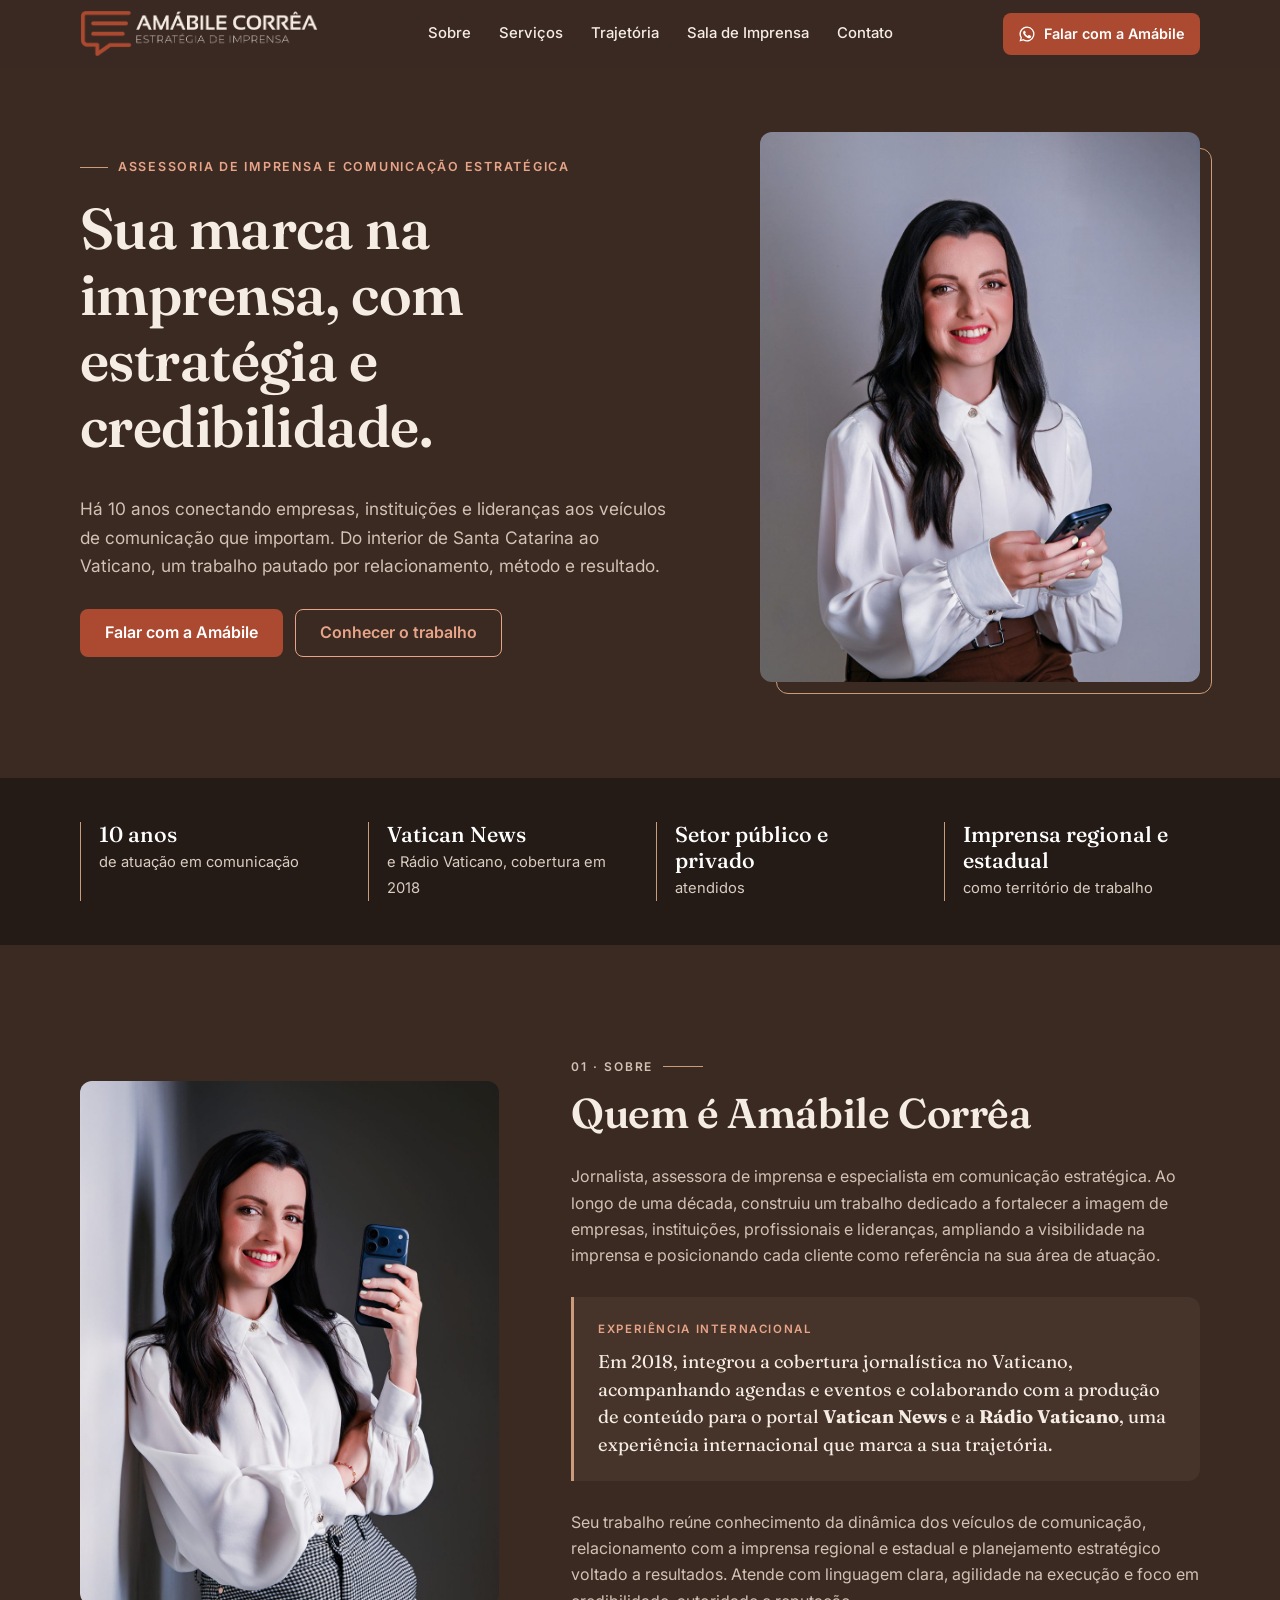
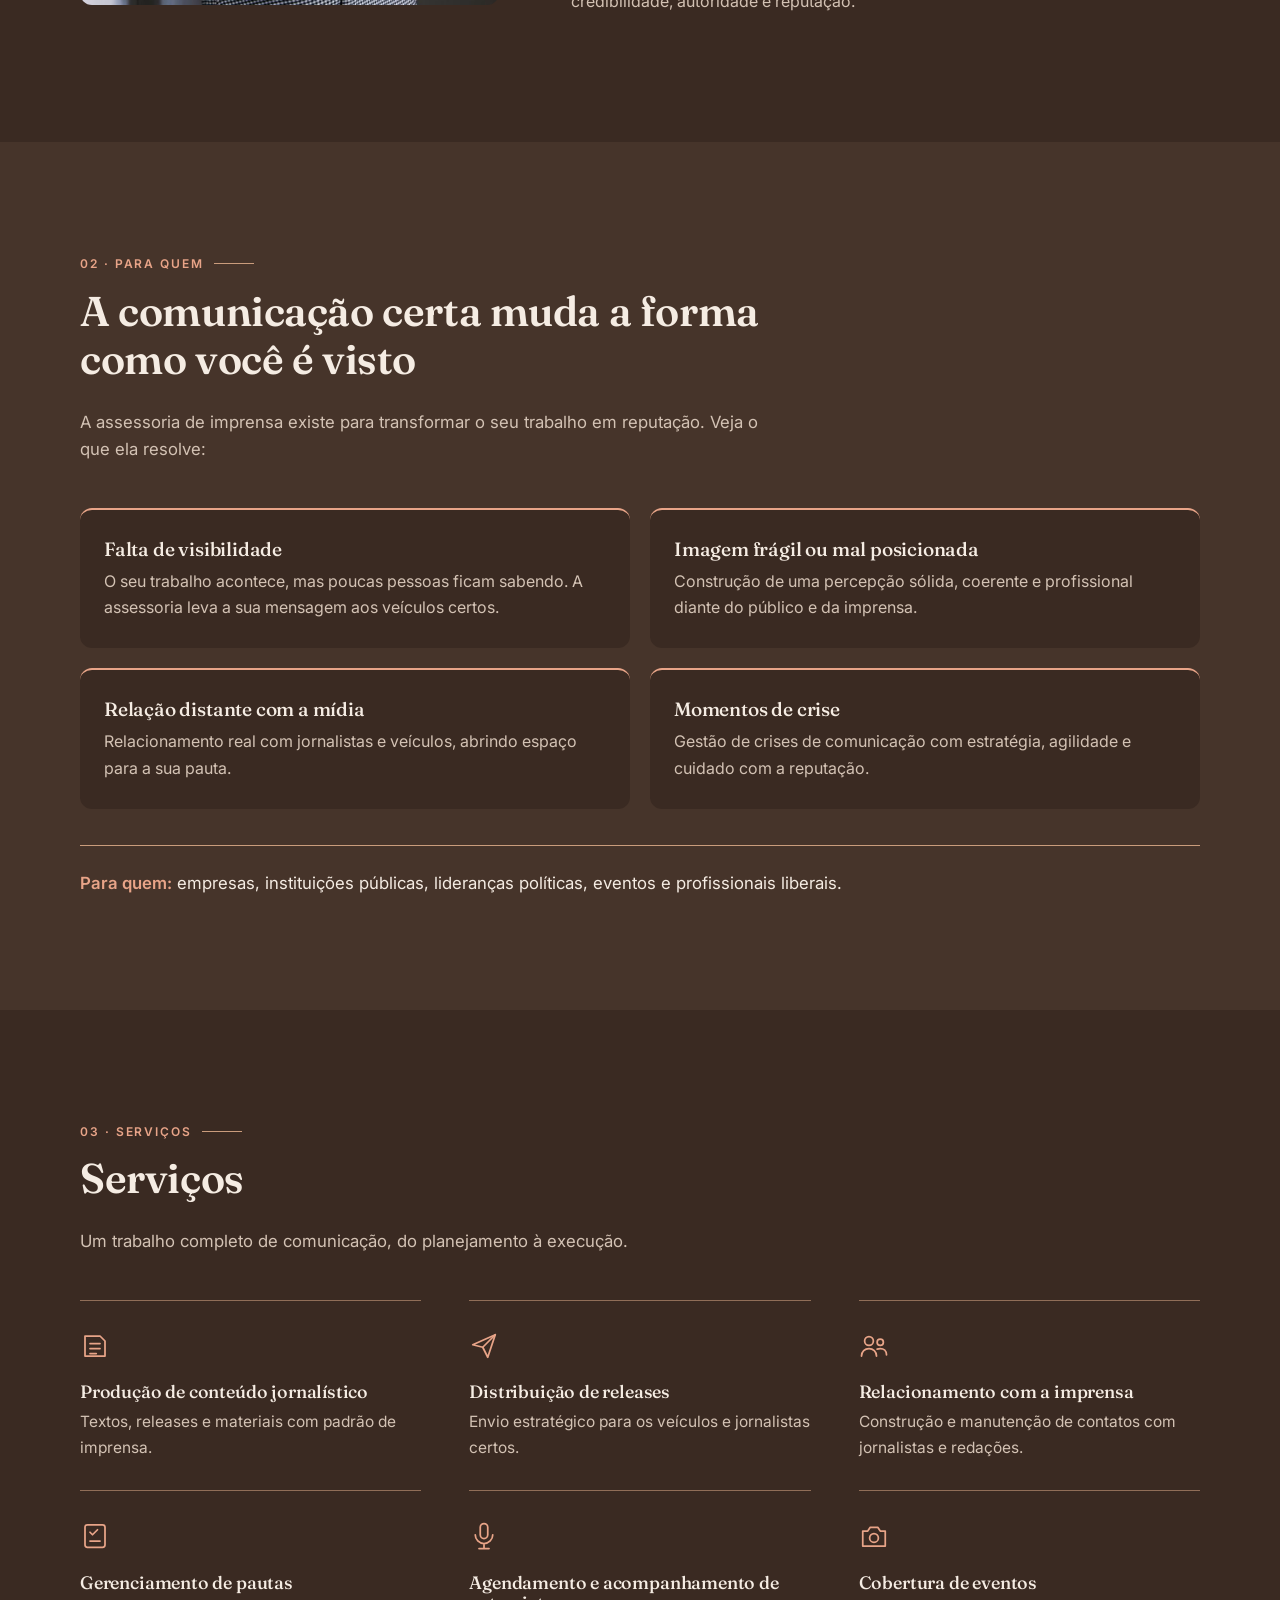
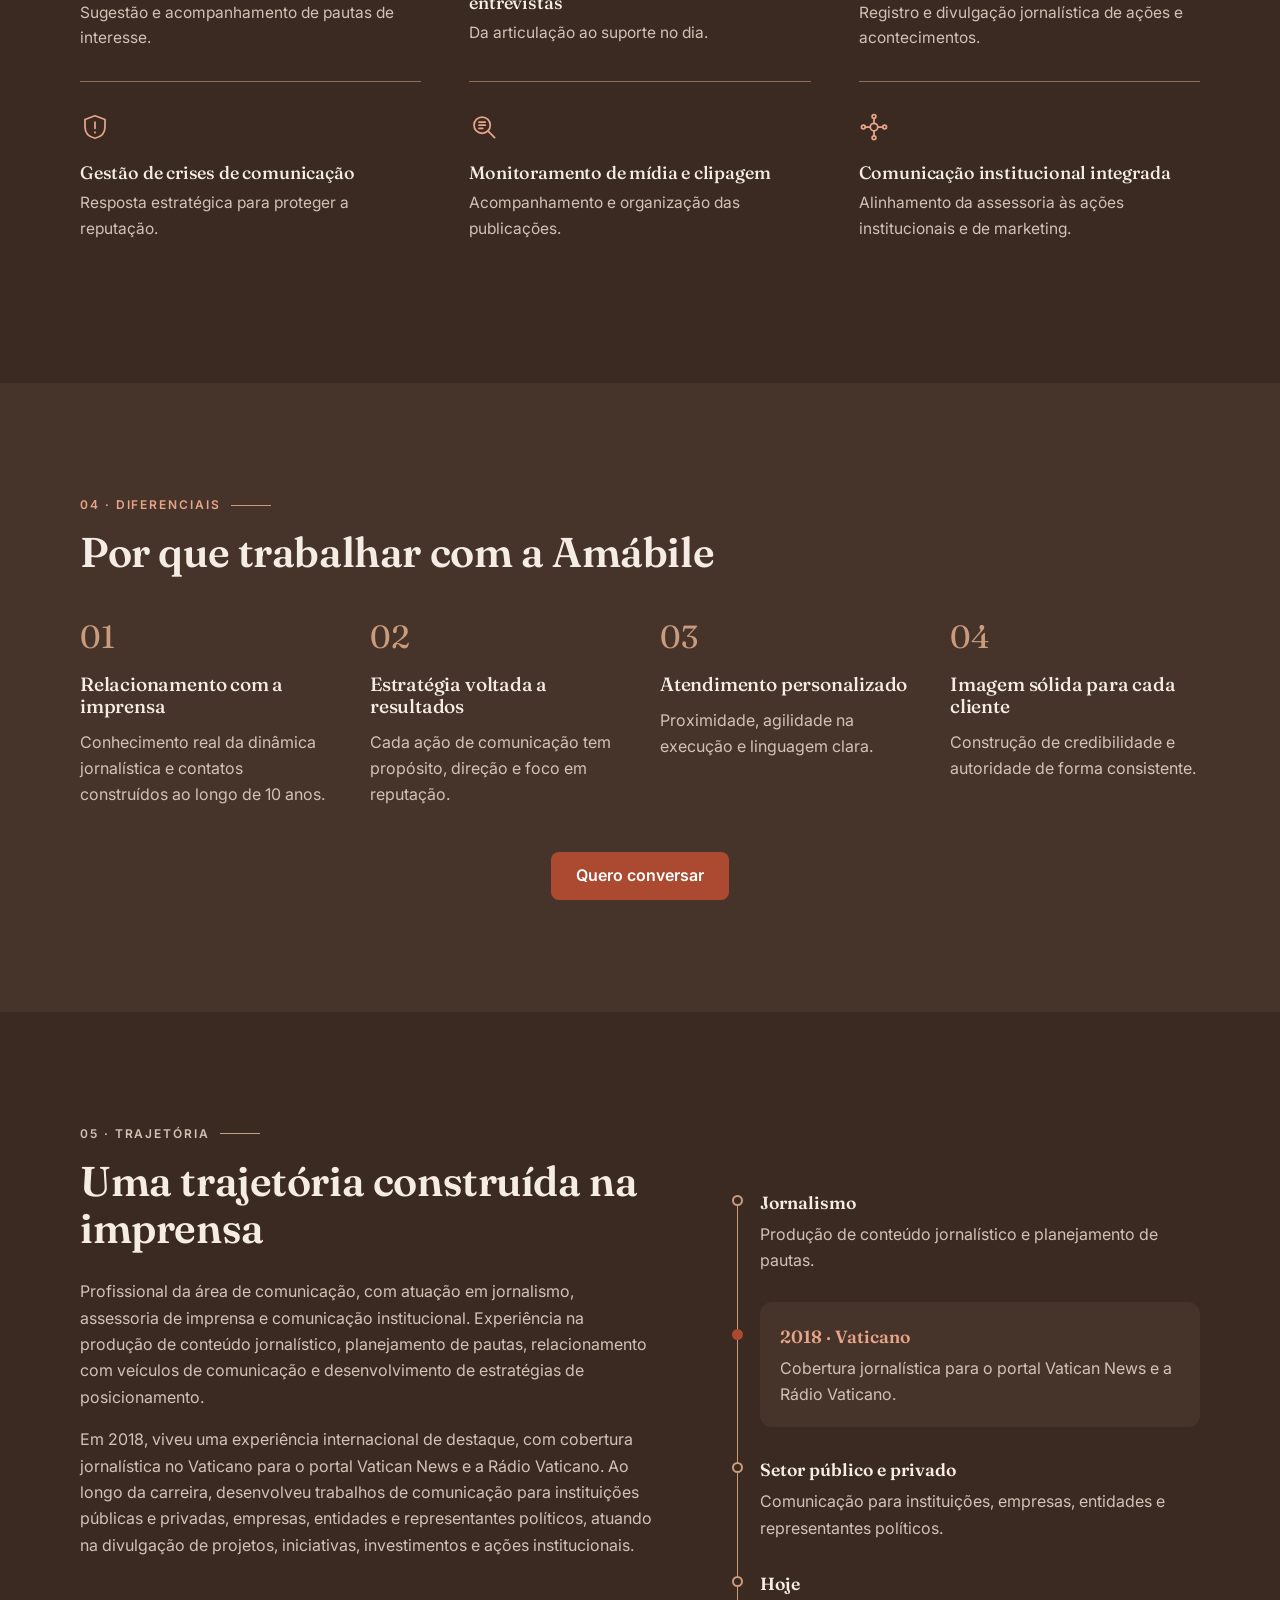
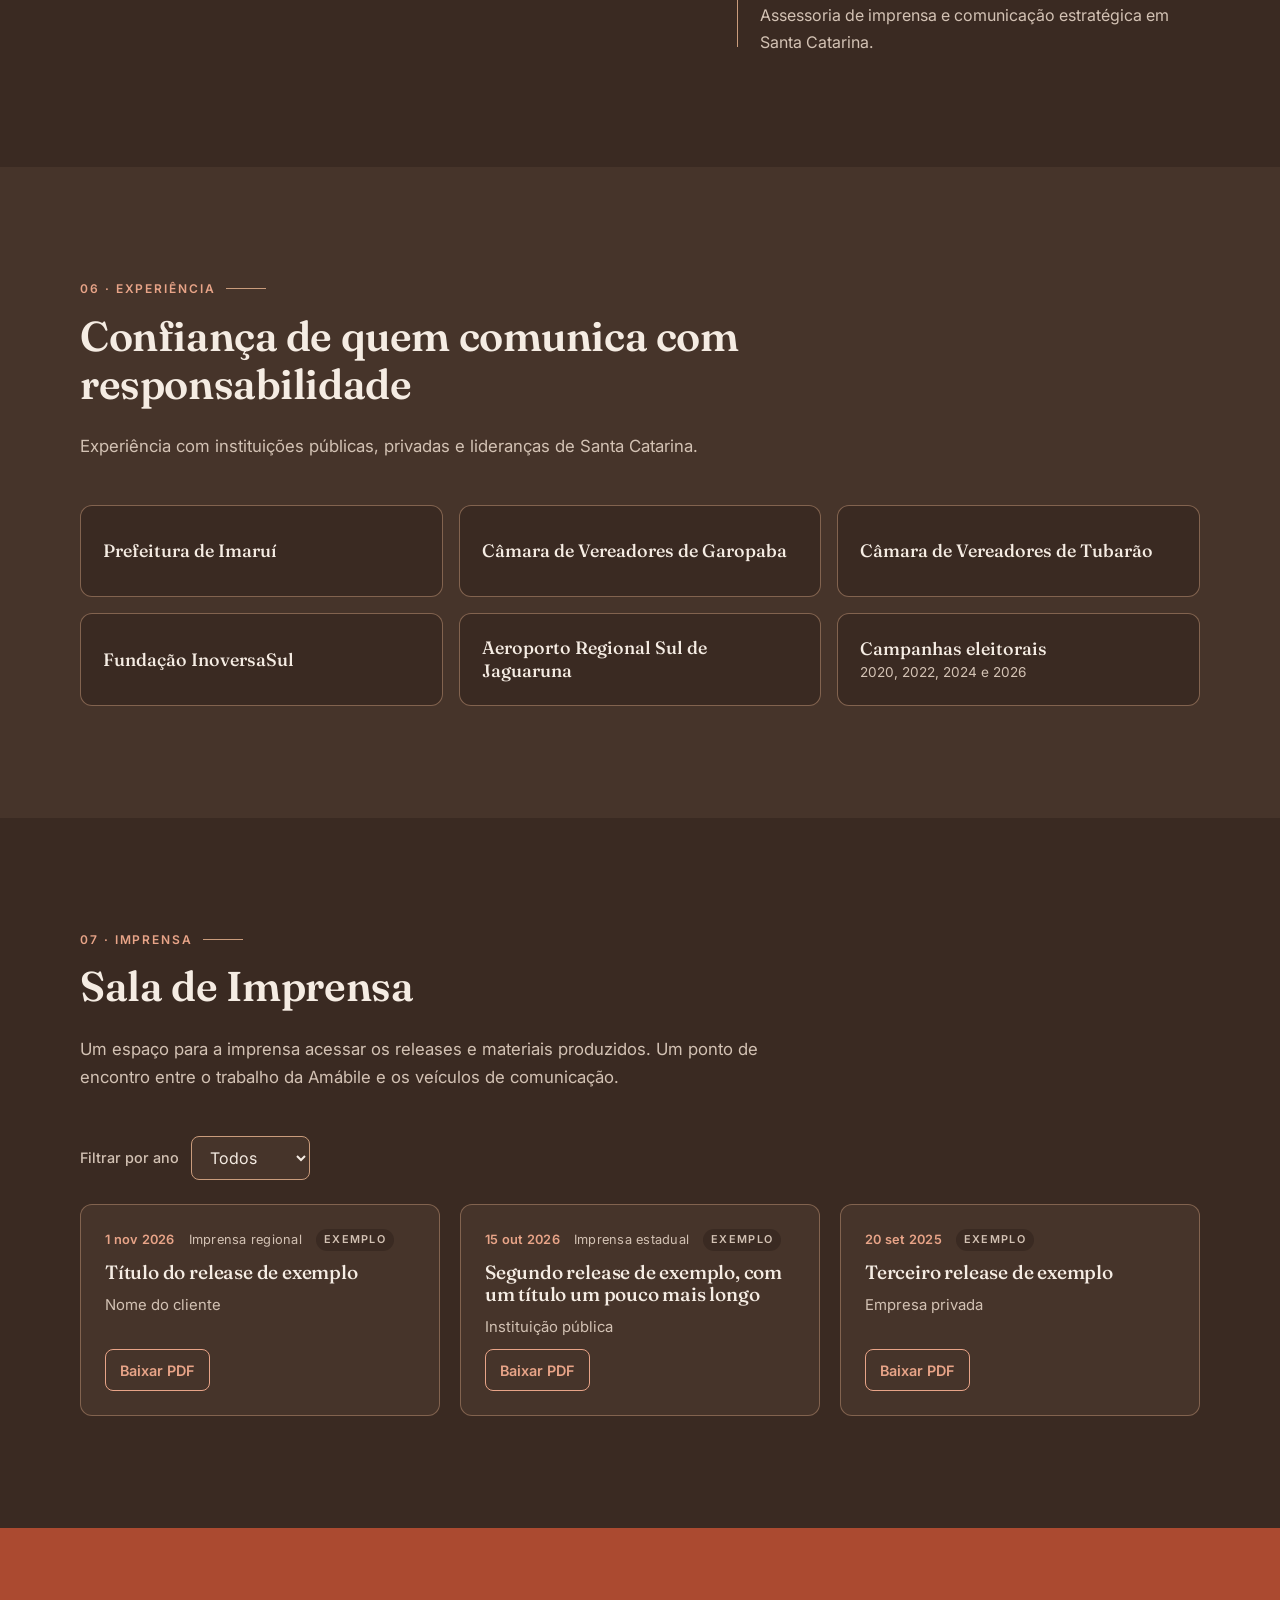
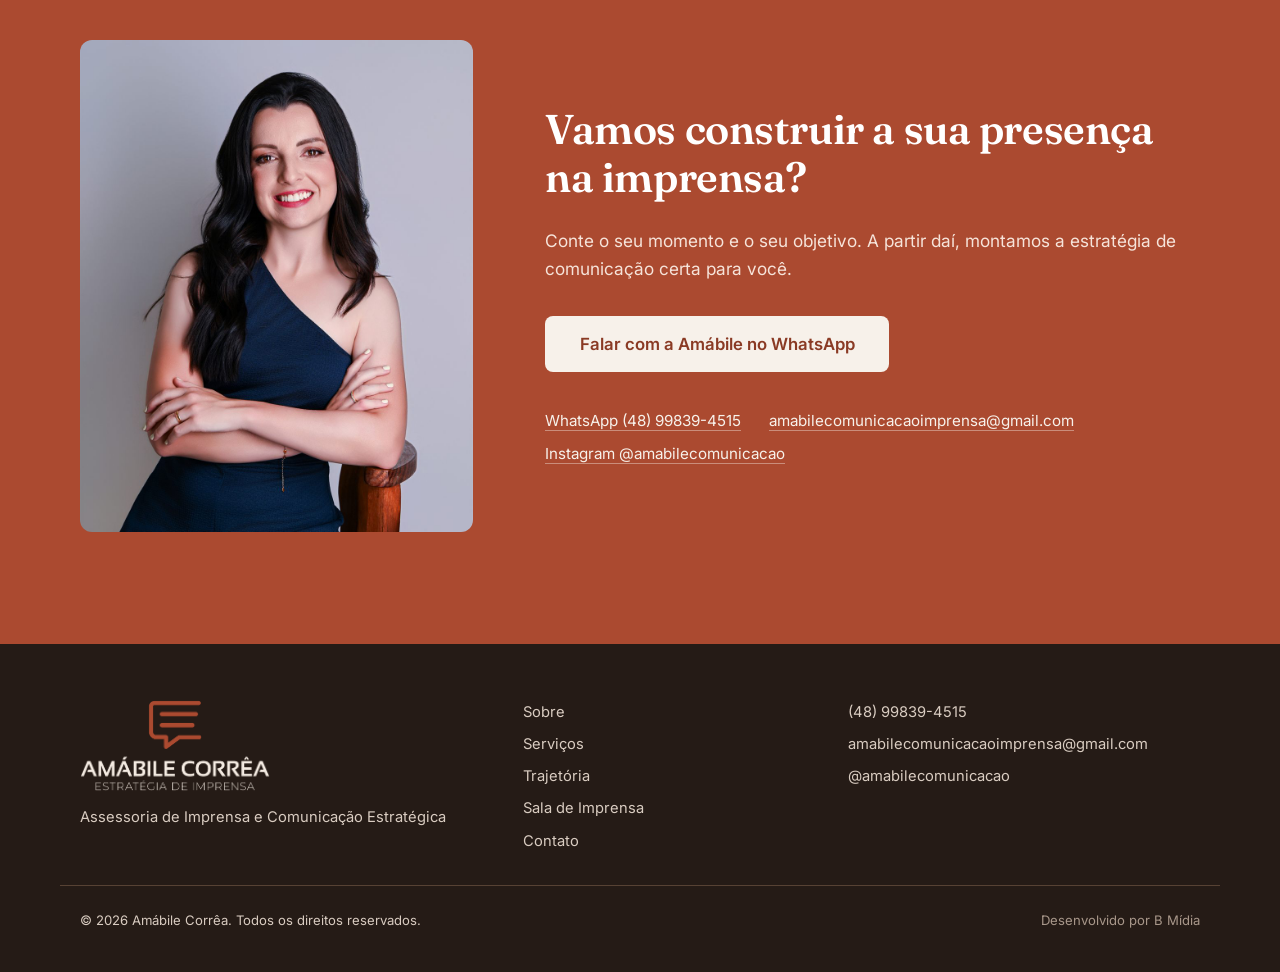
==== commit d75b8bfe: "Fotos oficiais: capa (5841), sobre (5898) e contato (5597), mais imagem de compartilhamento Co-Autho" ====
--- a/index.html
+++ b/index.html
@@ -123,7 +123,7 @@
       <div class="container about">
         <figure class="about__media reveal">
           <!-- IMAGEM: foto do "sobre". Salvar como img/amabile-sobre.jpg -->
-          <img data-slot="Foto da Amábile em contexto de trabalho" src="img/amabile-sobre.jpg" alt="Amábile Corrêa em contexto de trabalho" width="800" height="1000" loading="lazy">
+          <img data-slot="Foto da Amábile em contexto de trabalho" src="img/amabile-sobre.jpg" alt="Amábile Corrêa sorrindo, segurando o celular, em ensaio profissional" width="800" height="1000" loading="lazy">
         </figure>
         <div class="about__text">
           <p class="section-num reveal">01 · Sobre</p>
@@ -329,7 +329,11 @@
 
     <!-- 10. CTA FINAL -->
     <section class="final" id="contato">
-      <div class="container final__inner reveal">
+      <div class="container final__grid">
+        <figure class="final__media reveal">
+          <img data-slot="Foto da Amábile para o contato" src="img/amabile-contato.jpg" alt="Amábile Corrêa sorrindo, de braços cruzados" width="960" height="1200" loading="lazy">
+        </figure>
+        <div class="final__inner reveal">
         <h2>Vamos construir a sua presença na imprensa?</h2>
         <p>Conte o seu momento e o seu objetivo. A partir daí, montamos a estratégia de comunicação certa para você.</p>
         <a class="btn btn--light btn--lg js-whats" href="https://wa.me/5548998394515?text=Ol%C3%A1%2C%20Am%C3%A1bile!%20Vim%20pela%20sua%20p%C3%A1gina%20e%20gostaria%20de%20conversar%20sobre%20assessoria%20de%20imprensa." target="_blank" rel="noopener">Falar com a Amábile no WhatsApp</a>
@@ -338,6 +342,7 @@
           <li><a href="mailto:amabilecomunicacaoimprensa@gmail.com">amabilecomunicacaoimprensa@gmail.com</a></li>
           <li><a href="https://www.instagram.com/amabilecomunicacao/" target="_blank" rel="noopener">Instagram @amabilecomunicacao</a></li>
         </ul>
+        </div>
       </div>
     </section>
   </main>
--- a/styles.css
+++ b/styles.css
@@ -315,6 +315,9 @@
 
 /* ---------- CTA final ---------- */
 .final { background: var(--terracota); color: var(--creme); padding: 80px 0; text-align: center; }
+.final__grid { display: grid; gap: 36px; justify-items: center; }
+.final__media { margin: 0; width: 100%; max-width: 280px; }
+.final__media img, .final__media .img-slot { border-radius: var(--raio-img); aspect-ratio: 4 / 5; object-fit: cover; width: 100%; }
 .final__inner { max-width: 760px; }
 .final h2 { color: var(--branco); }
 .final p { font-size: 1.08rem; color: #F6E4DA; margin-bottom: 32px; }
@@ -323,7 +326,10 @@
 .final__contacts a:hover { border-bottom-color: var(--creme); }
 @media (min-width: 860px) {
   .final { padding: 112px 0; }
-  .final__contacts { flex-direction: row; justify-content: center; flex-wrap: wrap; gap: 8px 28px; }
+  .final__grid { grid-template-columns: .75fr 1.25fr; gap: 72px; align-items: center; justify-items: stretch; }
+  .final__media { max-width: 400px; justify-self: end; }
+  .final { text-align: left; }
+  .final__contacts { flex-direction: row; justify-content: flex-start; flex-wrap: wrap; gap: 8px 28px; }
 }
 
 /* ---------- Rodapé ---------- */
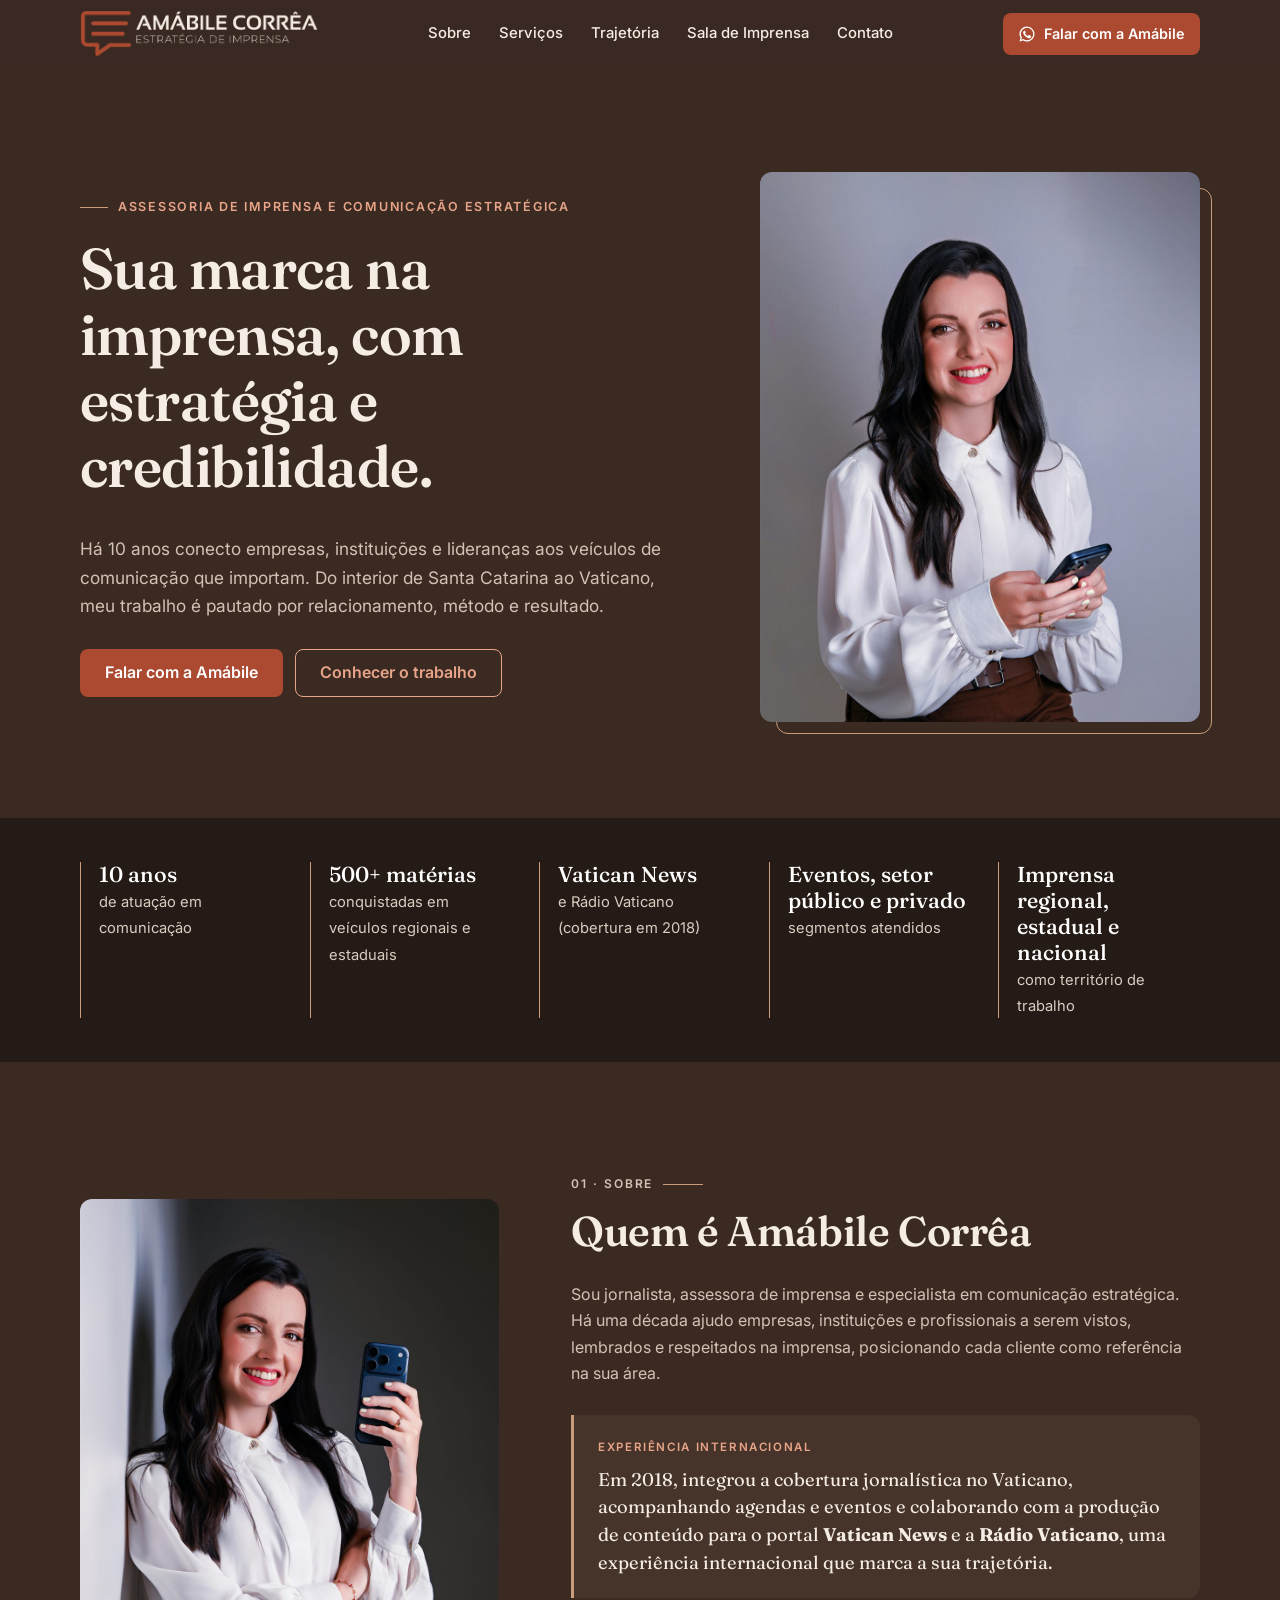
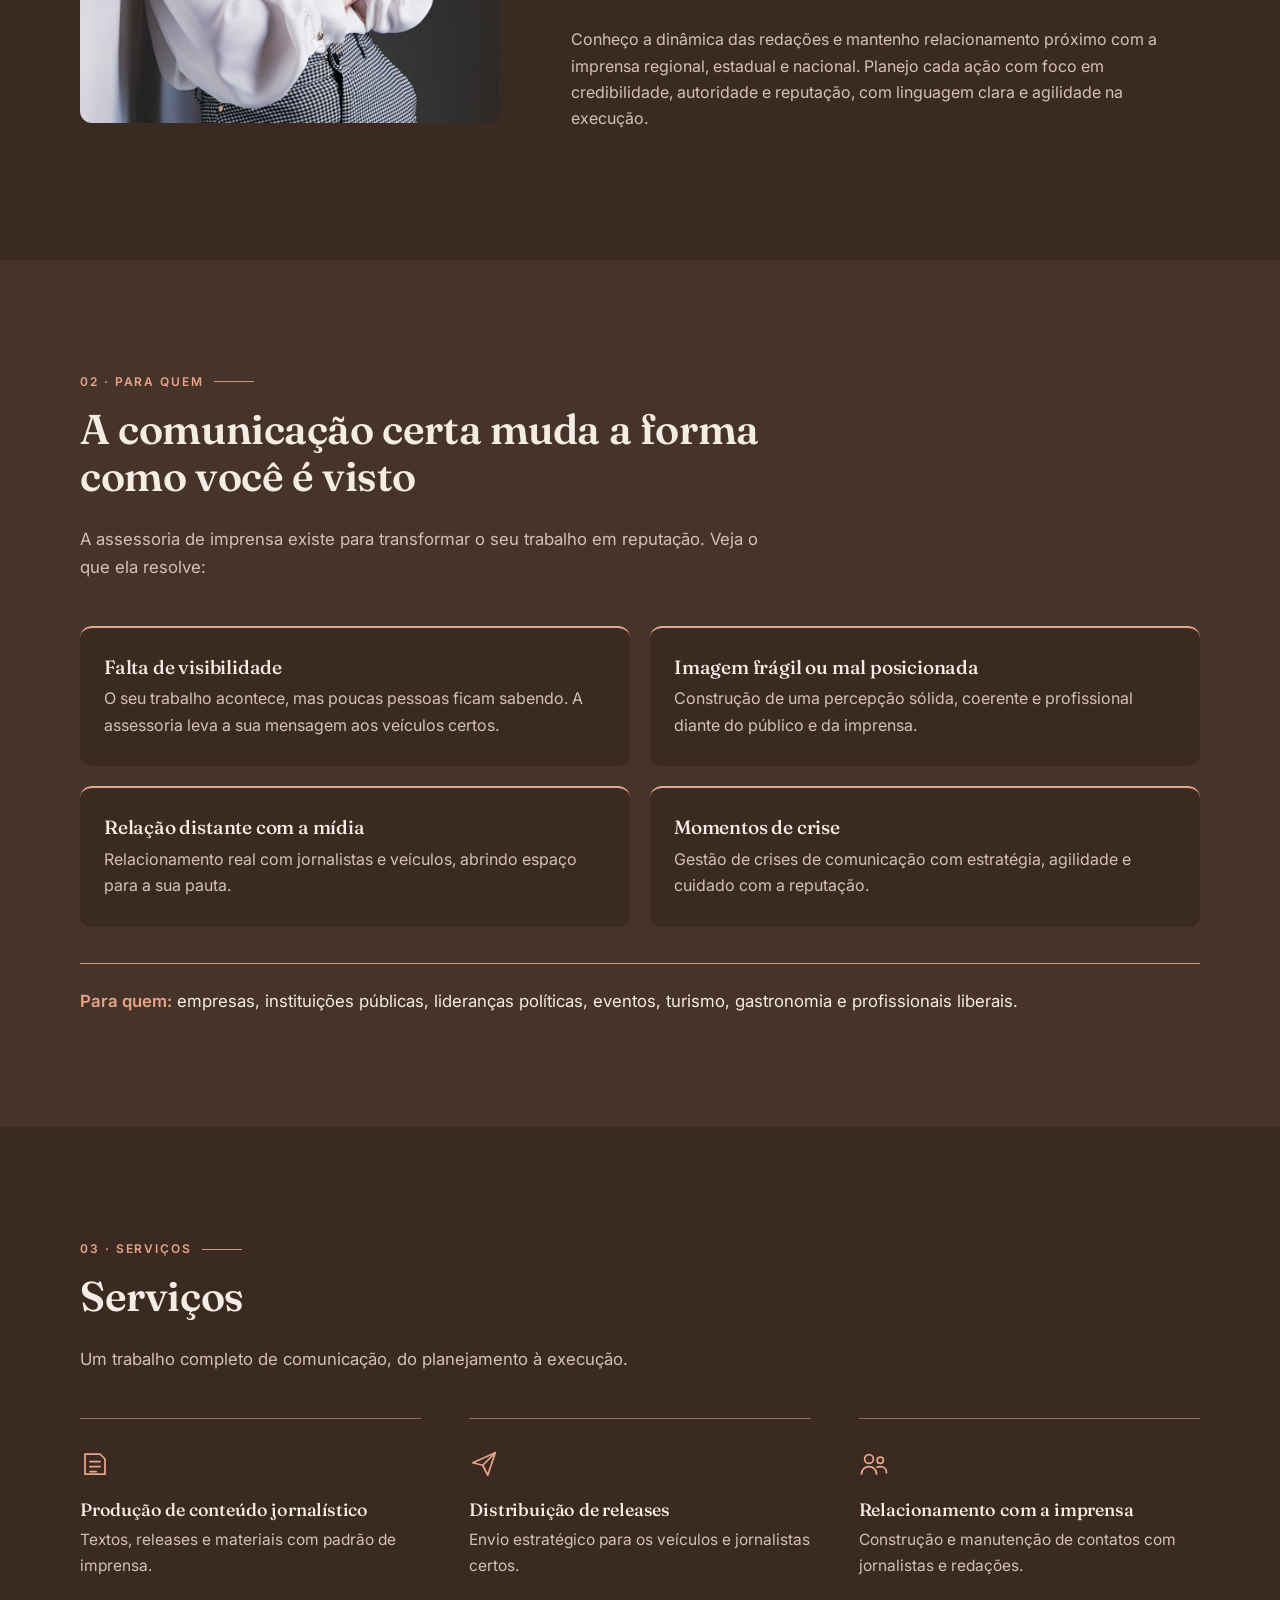
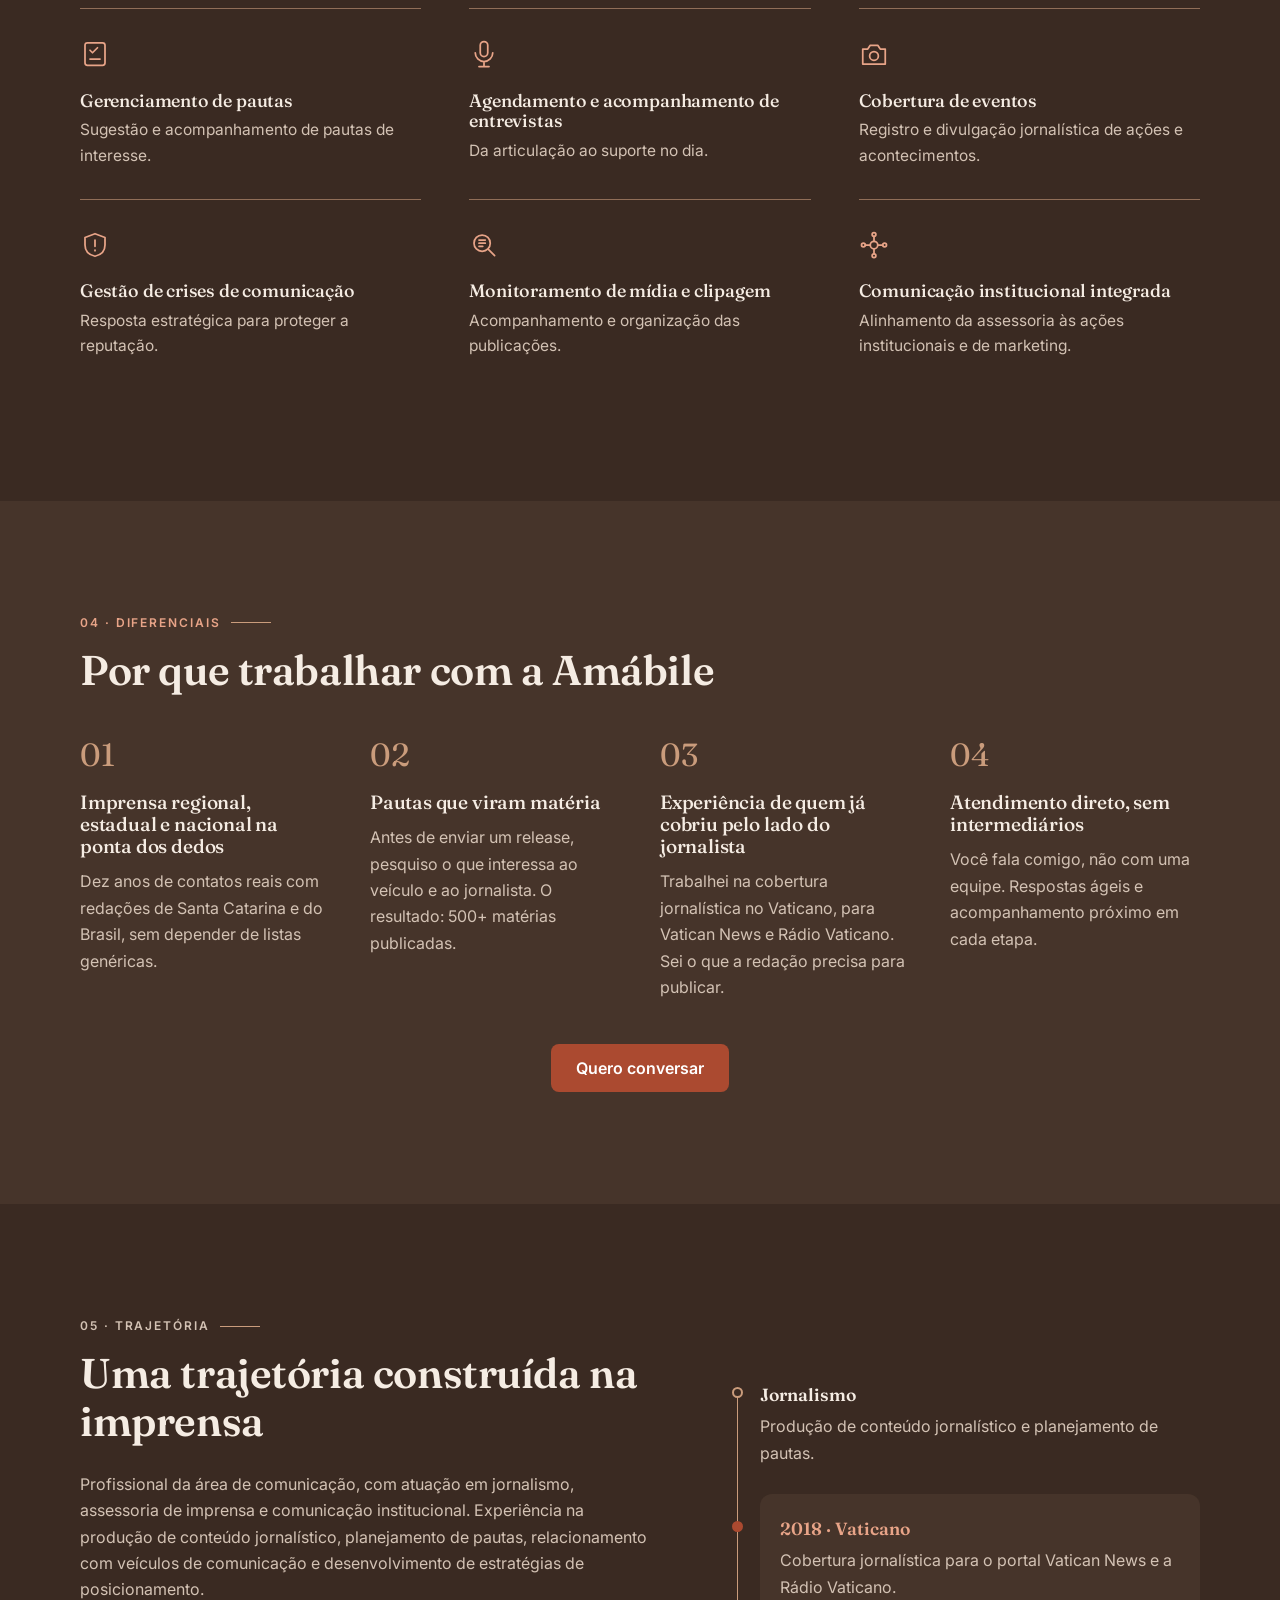
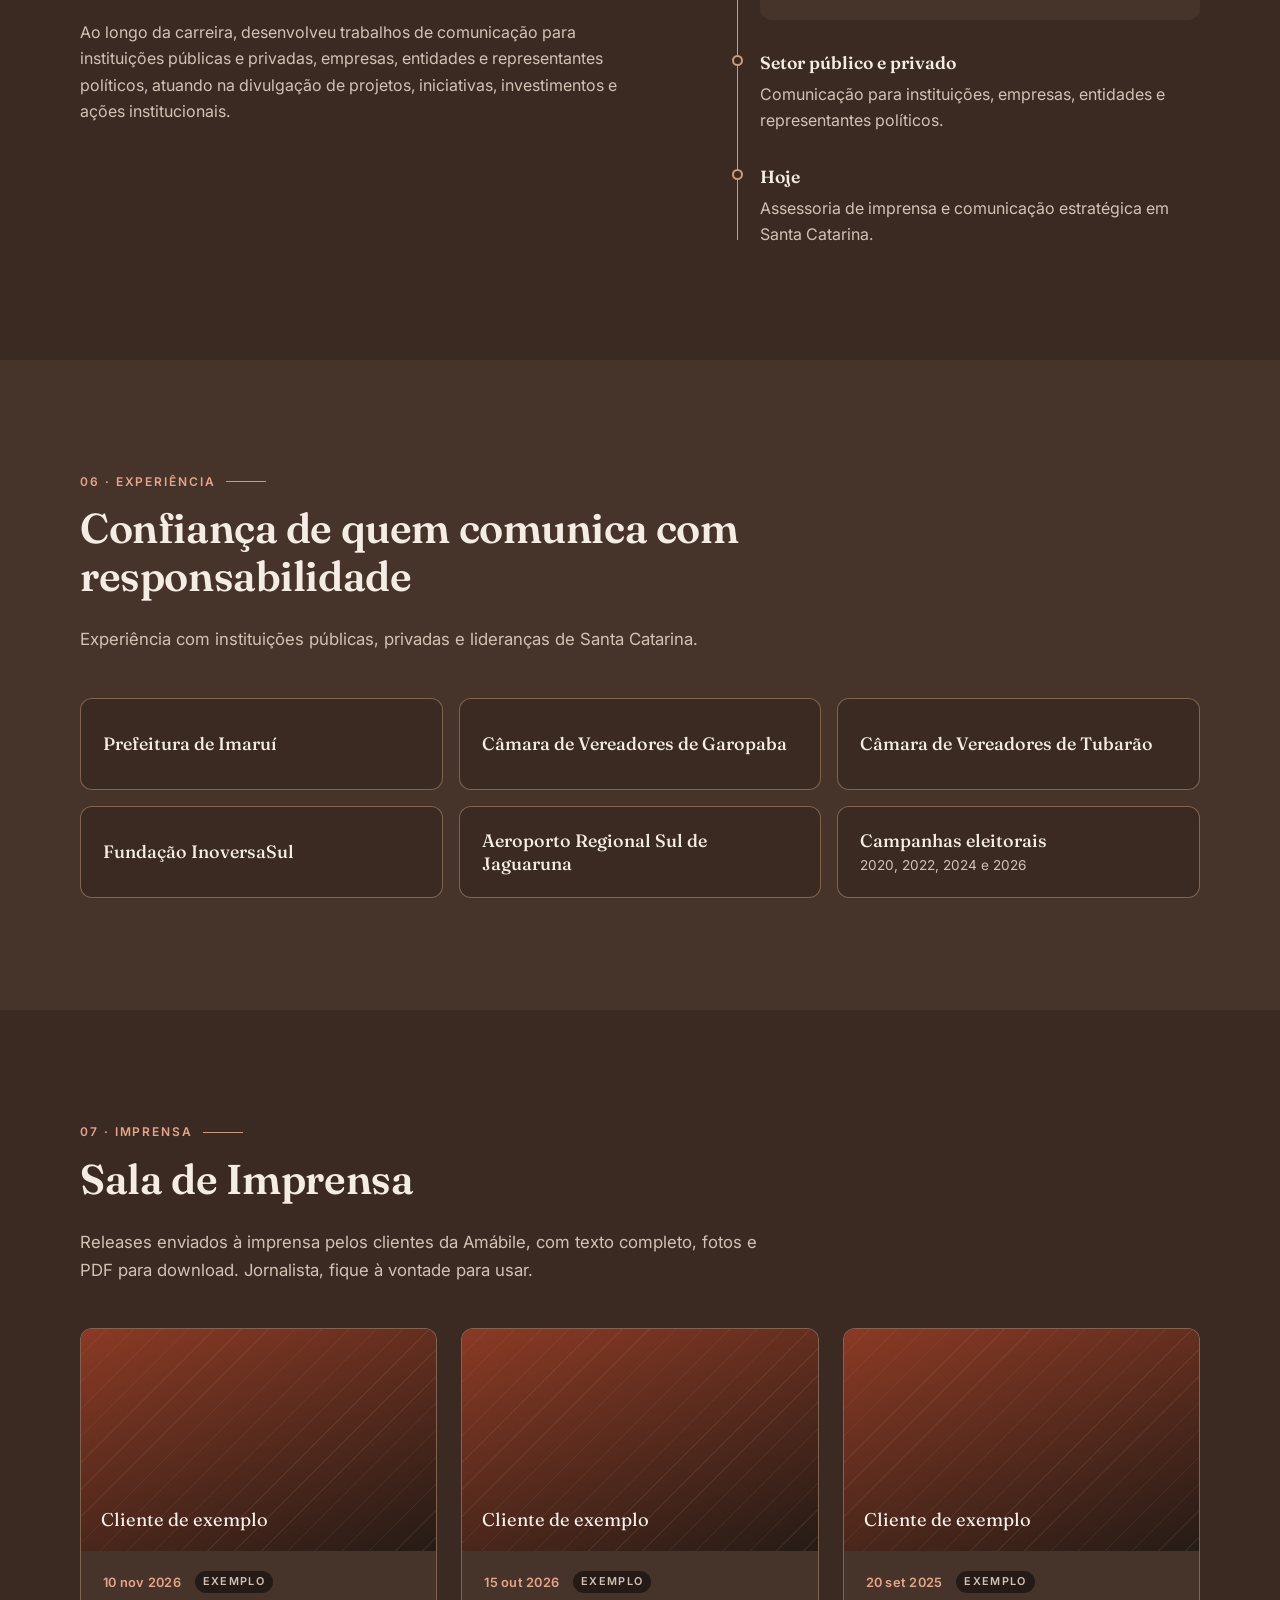
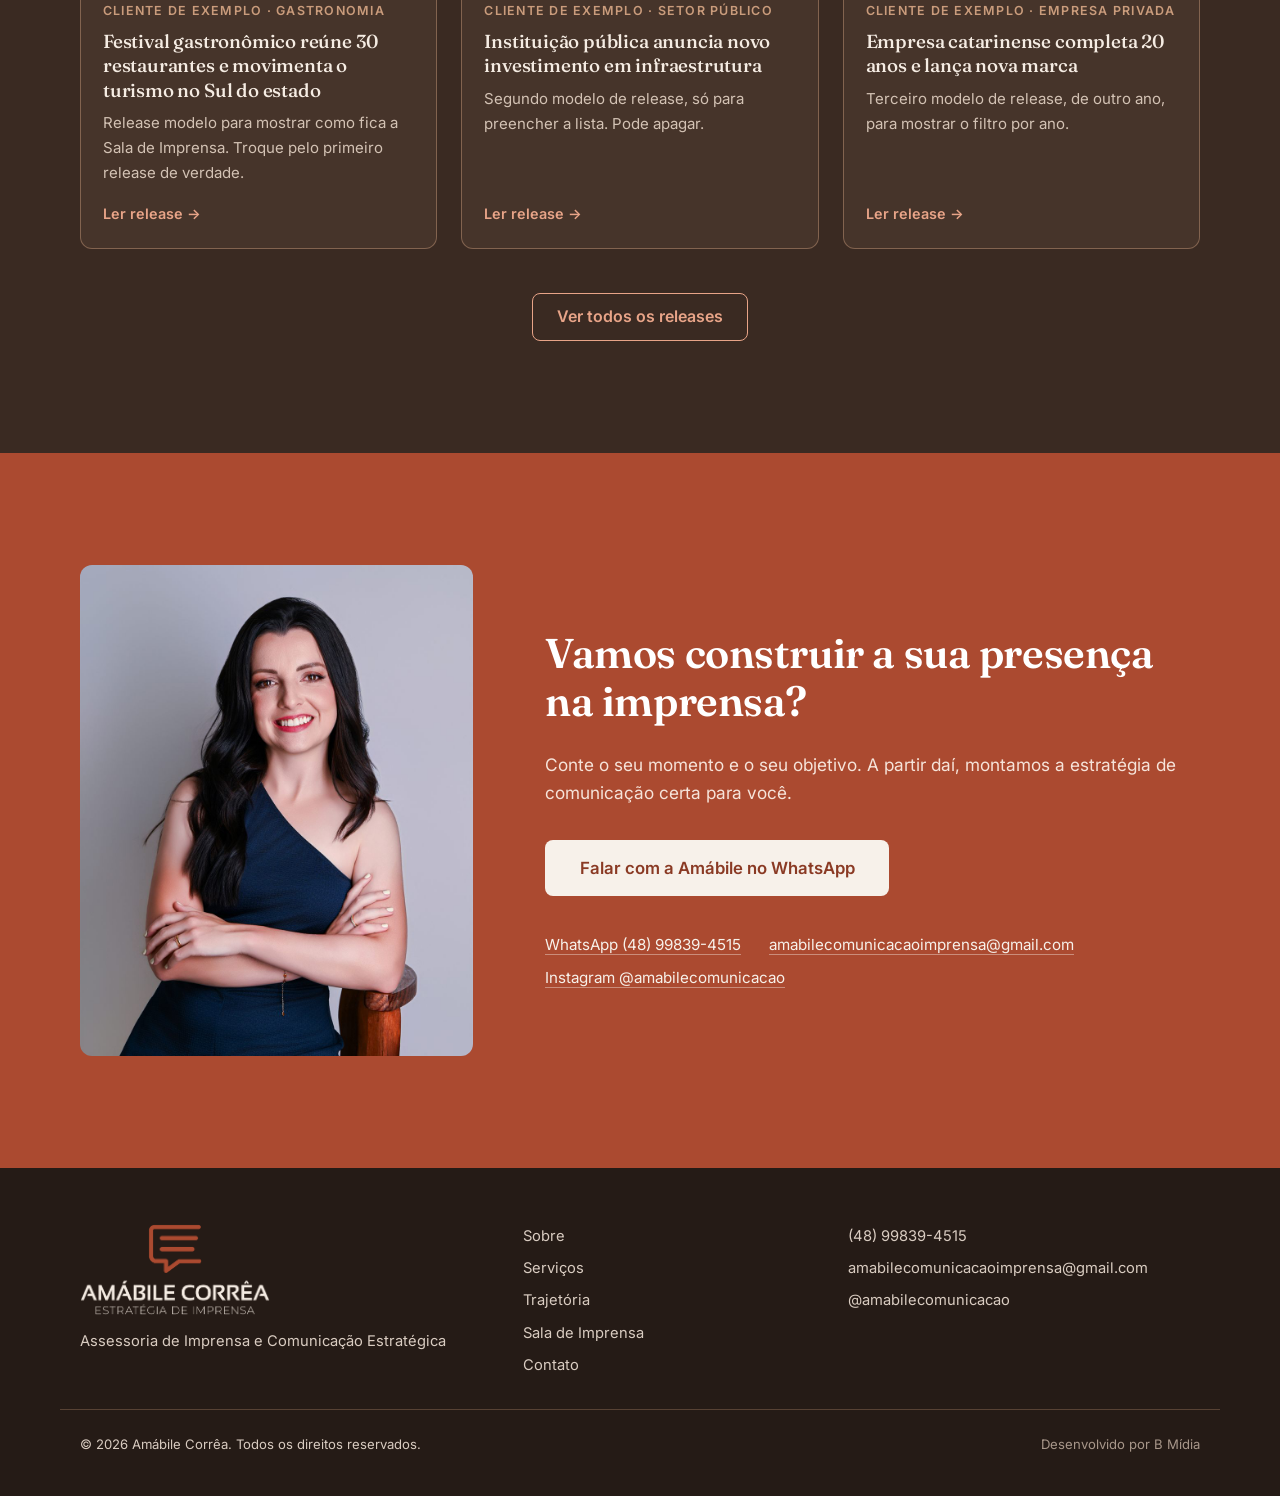
==== commit 5c6999cf: "Ajustes de texto (topo, Sobre, Para quem, Diferenciais, Trajetória) e Sala de Imprensa com página pr" ====
--- a/index.html
+++ b/index.html
@@ -70,7 +70,7 @@
           <li><a href="#sobre">Sobre</a></li>
           <li><a href="#servicos">Serviços</a></li>
           <li><a href="#trajetoria">Trajetória</a></li>
-          <li><a href="#sala-de-imprensa">Sala de Imprensa</a></li>
+          <li><a href="sala-de-imprensa.html">Sala de Imprensa</a></li>
           <li><a href="#contato">Contato</a></li>
         </ul>
       </nav>
@@ -95,7 +95,7 @@
         <div class="hero__text reveal">
           <p class="eyebrow">Assessoria de Imprensa e Comunicação Estratégica</p>
           <h1>Sua marca na imprensa, com estratégia e credibilidade.</h1>
-          <p class="lead">Há 10 anos conectando empresas, instituições e lideranças aos veículos de comunicação que importam. Do interior de Santa Catarina ao Vaticano, um trabalho pautado por relacionamento, método e resultado.</p>
+          <p class="lead">Há 10 anos conecto empresas, instituições e lideranças aos veículos de comunicação que importam. Do interior de Santa Catarina ao Vaticano, meu trabalho é pautado por relacionamento, método e resultado.</p>
           <div class="btn-row">
             <a class="btn btn--primary js-whats" href="https://wa.me/5548998394515?text=Ol%C3%A1%2C%20Am%C3%A1bile!%20Vim%20pela%20sua%20p%C3%A1gina%20e%20gostaria%20de%20conversar%20sobre%20assessoria%20de%20imprensa." target="_blank" rel="noopener">Falar com a Amábile</a>
             <a class="btn btn--ghost" href="#servicos">Conhecer o trabalho</a>
@@ -112,9 +112,10 @@
     <section class="cred" aria-label="Destaques da trajetória">
       <ul class="container cred__list">
         <li class="reveal"><strong>10 anos</strong><span>de atuação em comunicação</span></li>
-        <li class="reveal"><strong>Vatican News</strong><span>e Rádio Vaticano, cobertura em 2018</span></li>
-        <li class="reveal"><strong>Setor público e privado</strong><span>atendidos</span></li>
-        <li class="reveal"><strong>Imprensa regional e estadual</strong><span>como território de trabalho</span></li>
+        <li class="reveal"><strong>500+ matérias</strong><span>conquistadas em veículos regionais e estaduais</span></li>
+        <li class="reveal"><strong>Vatican News</strong><span>e Rádio Vaticano (cobertura em 2018)</span></li>
+        <li class="reveal"><strong>Eventos, setor público e privado</strong><span>segmentos atendidos</span></li>
+        <li class="reveal"><strong>Imprensa regional, estadual e nacional</strong><span>como território de trabalho</span></li>
       </ul>
     </section>
 
@@ -128,12 +129,12 @@
         <div class="about__text">
           <p class="section-num reveal">01 · Sobre</p>
           <h2 class="reveal">Quem é Amábile Corrêa</h2>
-          <p class="reveal">Jornalista, assessora de imprensa e especialista em comunicação estratégica. Ao longo de uma década, construiu um trabalho dedicado a fortalecer a imagem de empresas, instituições, profissionais e lideranças, ampliando a visibilidade na imprensa e posicionando cada cliente como referência na sua área de atuação.</p>
+          <p class="reveal">Sou jornalista, assessora de imprensa e especialista em comunicação estratégica. Há uma década ajudo empresas, instituições e profissionais a serem vistos, lembrados e respeitados na imprensa, posicionando cada cliente como referência na sua área.</p>
           <blockquote class="highlight reveal">
             <p class="highlight__label">Experiência internacional</p>
             <p>Em 2018, integrou a cobertura jornalística no Vaticano, acompanhando agendas e eventos e colaborando com a produção de conteúdo para o portal <strong>Vatican News</strong> e a <strong>Rádio Vaticano</strong>, uma experiência internacional que marca a sua trajetória.</p>
           </blockquote>
-          <p class="reveal">Seu trabalho reúne conhecimento da dinâmica dos veículos de comunicação, relacionamento com a imprensa regional e estadual e planejamento estratégico voltado a resultados. Atende com linguagem clara, agilidade na execução e foco em credibilidade, autoridade e reputação.</p>
+          <p class="reveal">Conheço a dinâmica das redações e mantenho relacionamento próximo com a imprensa regional, estadual e nacional. Planejo cada ação com foco em credibilidade, autoridade e reputação, com linguagem clara e agilidade na execução.</p>
         </div>
       </div>
     </section>
@@ -164,7 +165,7 @@
             <p>Gestão de crises de comunicação com estratégia, agilidade e cuidado com a reputação.</p>
           </article>
         </div>
-        <p class="audience reveal"><span>Para quem:</span> empresas, instituições públicas, lideranças políticas, eventos e profissionais liberais.</p>
+        <p class="audience reveal"><span>Para quem:</span> empresas, instituições públicas, lideranças políticas, eventos, turismo, gastronomia e profissionais liberais.</p>
       </div>
     </section>
 
@@ -235,20 +236,20 @@
         </header>
         <ol class="pillars">
           <li class="pillar reveal">
-            <h3>Relacionamento com a imprensa</h3>
-            <p>Conhecimento real da dinâmica jornalística e contatos construídos ao longo de 10 anos.</p>
+            <h3>Imprensa regional, estadual e nacional na ponta dos dedos</h3>
+            <p>Dez anos de contatos reais com redações de Santa Catarina e do Brasil, sem depender de listas genéricas.</p>
           </li>
           <li class="pillar reveal">
-            <h3>Estratégia voltada a resultados</h3>
-            <p>Cada ação de comunicação tem propósito, direção e foco em reputação.</p>
+            <h3>Pautas que viram matéria</h3>
+            <p>Antes de enviar um release, pesquiso o que interessa ao veículo e ao jornalista. O resultado: 500+ matérias publicadas.</p>
           </li>
           <li class="pillar reveal">
-            <h3>Atendimento personalizado</h3>
-            <p>Proximidade, agilidade na execução e linguagem clara.</p>
+            <h3>Experiência de quem já cobriu pelo lado do jornalista</h3>
+            <p>Trabalhei na cobertura jornalística no Vaticano, para Vatican News e Rádio Vaticano. Sei o que a redação precisa para publicar.</p>
           </li>
           <li class="pillar reveal">
-            <h3>Imagem sólida para cada cliente</h3>
-            <p>Construção de credibilidade e autoridade de forma consistente.</p>
+            <h3>Atendimento direto, sem intermediários</h3>
+            <p>Você fala comigo, não com uma equipe. Respostas ágeis e acompanhamento próximo em cada etapa.</p>
           </li>
         </ol>
         <div class="btn-row btn-row--center reveal">
@@ -264,7 +265,7 @@
           <p class="section-num reveal">05 · Trajetória</p>
           <h2 class="reveal">Uma trajetória construída na imprensa</h2>
           <p class="reveal">Profissional da área de comunicação, com atuação em jornalismo, assessoria de imprensa e comunicação institucional. Experiência na produção de conteúdo jornalístico, planejamento de pautas, relacionamento com veículos de comunicação e desenvolvimento de estratégias de posicionamento.</p>
-          <p class="reveal">Em 2018, viveu uma experiência internacional de destaque, com cobertura jornalística no Vaticano para o portal Vatican News e a Rádio Vaticano. Ao longo da carreira, desenvolveu trabalhos de comunicação para instituições públicas e privadas, empresas, entidades e representantes políticos, atuando na divulgação de projetos, iniciativas, investimentos e ações institucionais.</p>
+          <p class="reveal">Ao longo da carreira, desenvolveu trabalhos de comunicação para instituições públicas e privadas, empresas, entidades e representantes políticos, atuando na divulgação de projetos, iniciativas, investimentos e ações institucionais.</p>
         </div>
         <ol class="timeline" aria-label="Linha do tempo">
           <li class="reveal">
@@ -316,14 +317,13 @@
         <header class="section-head reveal">
           <p class="section-num">07 · Imprensa</p>
           <h2>Sala de Imprensa</h2>
-          <p>Um espaço para a imprensa acessar os releases e materiais produzidos. Um ponto de encontro entre o trabalho da Amábile e os veículos de comunicação.</p>
-        </header>
-        <div class="press-filter" id="press-filter" hidden>
-          <label for="press-year">Filtrar por ano</label>
-          <select id="press-year"><option value="">Todos</option></select>
-        </div>
-        <ul class="press" id="press-list" aria-live="polite"></ul>
+          <p>Releases enviados à imprensa pelos clientes da Amábile, com texto completo, fotos e PDF para download. Jornalista, fique à vontade para usar.</p>
+        </header>
+        <ul class="press" id="press-list" data-limite="3" aria-live="polite"></ul>
         <p class="press-empty" id="press-empty" hidden>Em breve, os primeiros releases por aqui.</p>
+        <div class="btn-row btn-row--center reveal">
+          <a class="btn btn--ghost" href="sala-de-imprensa.html">Ver todos os releases</a>
+        </div>
       </div>
     </section>
 
@@ -359,7 +359,7 @@
           <li><a href="#sobre">Sobre</a></li>
           <li><a href="#servicos">Serviços</a></li>
           <li><a href="#trajetoria">Trajetória</a></li>
-          <li><a href="#sala-de-imprensa">Sala de Imprensa</a></li>
+          <li><a href="sala-de-imprensa.html">Sala de Imprensa</a></li>
           <li><a href="#contato">Contato</a></li>
         </ul>
       </nav>
@@ -381,6 +381,7 @@
   </a>
 
   <script src="data/releases.js"></script>
+  <script src="press.js"></script>
   <script src="script.js"></script>
 </body>
 </html>
--- a/styles.css
+++ b/styles.css
@@ -70,6 +70,7 @@
   transition: background-color .2s, color .2s, border-color .2s;
   cursor: pointer;
 }
+.btn[hidden] { display: none; }
 .btn--primary { background: var(--terracota); color: var(--branco); }
 .btn--primary:hover { background: var(--terracota-escuro); }
 .btn--ghost { background: transparent; color: var(--acento); border-color: var(--acento); }
@@ -152,7 +153,7 @@
 .img-slot span::before { content: "Imagem"; display: block; font-size: .7rem; letter-spacing: .14em; text-transform: uppercase; color: var(--acento); margin-bottom: 6px; }
 
 /* ---------- Hero ---------- */
-.hero { padding: calc(var(--nav-h) + 36px) 0 56px; }
+.hero { padding: calc(var(--nav-h) + 72px) 0 56px; }
 .hero__grid { display: grid; gap: 40px; }
 .eyebrow {
   color: var(--acento); font-size: .78rem; font-weight: 600;
@@ -169,7 +170,7 @@
 }
 
 @media (min-width: 860px) {
-  .hero { padding: calc(var(--nav-h) + 64px) 0 96px; }
+  .hero { padding: calc(var(--nav-h) + 104px) 0 96px; }
   .hero__grid { grid-template-columns: 1.15fr .85fr; align-items: center; gap: 64px; }
   .hero__media { max-width: 440px; justify-self: end; }
 }
@@ -181,7 +182,7 @@
 .cred__list strong { display: block; font-family: var(--fonte-titulo); font-weight: 500; font-size: 1.35rem; color: var(--branco); line-height: 1.2; }
 .cred__list span { font-size: .92rem; color: #D9CCC1; }
 @media (min-width: 640px) { .cred__list { grid-template-columns: repeat(2, 1fr); } }
-@media (min-width: 1000px) { .cred__list { grid-template-columns: repeat(4, 1fr); gap: 32px; } }
+@media (min-width: 1000px) { .cred__list { grid-template-columns: repeat(5, 1fr); gap: 28px; } }
 
 /* ---------- Seções ---------- */
 .section { padding: 72px 0; }
@@ -289,29 +290,103 @@
 @media (min-width: 1000px) { .clients { grid-template-columns: repeat(3, 1fr); } }
 
 /* ---------- Sala de Imprensa ---------- */
-.press-filter { display: flex; align-items: center; gap: 12px; margin-bottom: 24px; flex-wrap: wrap; }
-.press-filter label { font-size: .9rem; font-weight: 500; color: var(--texto-suave); }
-.press-filter select {
-  font: inherit; min-height: 44px; padding: 8px 36px 8px 14px; border-radius: var(--raio-btn);
-  border: 1px solid var(--nude); background: var(--fundo-2); color: var(--texto);
-}
-.press { display: grid; gap: 16px; }
-.release {
+.press { display: grid; gap: 20px; }
+@media (min-width: 720px) { .press { grid-template-columns: repeat(2, 1fr); gap: 24px; } }
+@media (min-width: 1000px) { .press { grid-template-columns: repeat(3, 1fr); } }
+
+.release-card { display: flex; }
+.release-card__link {
+  display: flex; flex-direction: column; width: 100%; text-decoration: none; color: inherit;
   background: var(--fundo-2); border: 1px solid rgba(202,156,124,.45); border-radius: var(--raio-img);
-  padding: 24px; display: flex; flex-direction: column; gap: 10px;
-}
-.release__meta { display: flex; flex-wrap: wrap; gap: 6px 14px; font-size: .8rem; color: var(--texto-suave); letter-spacing: .02em; }
+  overflow: hidden; transition: border-color .2s, transform .2s;
+}
+.section--alt .release-card__link { background: var(--fundo); }
+.release-card__link:hover { border-color: var(--acento); transform: translateY(-2px); }
+.release-card__media { margin: 0; aspect-ratio: 16 / 10; overflow: hidden; background: var(--fundo-profundo); }
+.release-card__media img { width: 100%; height: 100%; object-fit: cover; }
+.release-card__placa {
+  width: 100%; height: 100%; display: flex; align-items: flex-end; padding: 20px;
+  background:
+    repeating-linear-gradient(135deg, transparent 0 18px, rgba(202,156,124,.10) 18px 19px),
+    linear-gradient(160deg, var(--terracota-escuro), var(--fundo-profundo));
+}
+.release-card__placa span { font-family: var(--fonte-titulo); font-size: 1.15rem; color: var(--creme); line-height: 1.25; max-width: 18ch; }
+.release-card__body { padding: 20px 22px 22px; display: flex; flex-direction: column; gap: 8px; flex: 1; }
+.release-card__body h3 { margin: 0; font-size: 1.18rem; line-height: 1.3; }
+.release-card__resumo { margin: 0; color: var(--texto-suave); font-size: .94rem; }
+.release-card__mais { margin-top: auto; padding-top: 8px; font-weight: 600; font-size: .9rem; color: var(--acento); }
+
+.release__meta { display: flex; flex-wrap: wrap; align-items: center; gap: 6px 14px; font-size: .8rem; color: var(--texto-suave); letter-spacing: .02em; }
 .release__meta time { color: var(--acento); font-weight: 600; }
-.release__tag { font-size: .68rem; font-weight: 600; letter-spacing: .12em; text-transform: uppercase; background: var(--fundo); color: var(--texto-suave); padding: 2px 8px; border-radius: 20px; }
-.release h3 { margin: 0; font-size: 1.2rem; }
-.release__client { margin: 0; font-size: .93rem; color: var(--texto-suave); }
-.release .btn { align-self: flex-start; margin-top: auto; }
+.release__tag { font-size: .68rem; font-weight: 600; letter-spacing: .12em; text-transform: uppercase; background: var(--fundo-profundo); color: var(--texto-suave); padding: 2px 8px; border-radius: 20px; }
+.release__client { margin: 0; font-size: .78rem; font-weight: 600; letter-spacing: .1em; text-transform: uppercase; color: var(--nude); }
 .press-empty {
   text-align: center; padding: 48px 24px; border: 1px dashed var(--nude); border-radius: var(--raio-img);
   font-family: var(--fonte-titulo); font-size: 1.2rem; color: var(--texto-suave); margin: 0;
 }
-@media (min-width: 720px) { .press { grid-template-columns: repeat(2, 1fr); gap: 20px; } }
-@media (min-width: 1000px) { .press { grid-template-columns: repeat(3, 1fr); } }
+
+/* Página da Sala de Imprensa */
+.page-top { padding-top: var(--nav-h); }
+.section--tight { padding-top: 56px; }
+@media (min-width: 860px) { .section--tight { padding-top: 80px; } }
+.nav__menu a[aria-current="page"] { color: var(--acento); }
+.nav__cta-curto { display: inline; }
+@media (min-width: 560px) { .nav__cta-curto { display: none; } }
+
+.press-tools {
+  display: grid; gap: 14px; align-items: end; margin-bottom: 32px;
+  padding: 20px; background: var(--fundo-2); border-radius: var(--raio-img);
+}
+.press-field { display: flex; flex-direction: column; gap: 6px; min-width: 0; }
+.press-field[hidden] { display: none; }
+.press-field span { font-size: .8rem; font-weight: 600; letter-spacing: .06em; text-transform: uppercase; color: var(--texto-suave); }
+.press-field input, .press-field select {
+  font: inherit; width: 100%; min-height: 46px; padding: 8px 14px; border-radius: var(--raio-btn);
+  border: 1px solid var(--nude); background: var(--fundo); color: var(--texto);
+}
+.press-field input::placeholder { color: #A8978A; }
+.press-count { margin: 0; font-size: .88rem; color: var(--texto-suave); }
+@media (min-width: 720px) {
+  .press-tools { grid-template-columns: 2fr 1fr 1fr auto; }
+  .press-count { padding-bottom: 12px; white-space: nowrap; }
+}
+
+/* Página de um release */
+.migalha { padding: 32px 0 0; }
+.migalha a { color: var(--texto-suave); text-decoration: none; font-size: .9rem; font-weight: 500; }
+.migalha a:hover { color: var(--acento); }
+.release-page { padding: 24px 0 72px; }
+.release-page__head { max-width: 820px; margin-bottom: 36px; }
+.release-page__head h1 { font-size: clamp(1.8rem, 5vw, 2.8rem); margin: 14px 0 14px; }
+.release-page__fina { font-size: 1.15rem; color: var(--texto-suave); margin: 0 0 24px; max-width: 60ch; }
+.release__client-link { font-weight: 600; letter-spacing: .1em; text-transform: uppercase; color: var(--nude); text-decoration: none; }
+.release__client-link:hover { color: var(--acento); }
+.release-page__acoes { display: flex; flex-wrap: wrap; gap: 10px; }
+.release-page__grid { display: grid; gap: 40px; }
+.release-page__corpo { max-width: 720px; min-width: 0; }
+.release-page__corpo > p { font-size: 1.06rem; line-height: 1.75; color: var(--texto); }
+.release-page__corpo h2 { font-size: 1.4rem; margin: 1.6em 0 .6em; }
+.release-page__foto { margin: 0 0 32px; }
+.release-page__foto img { width: 100%; border-radius: var(--raio-img); }
+.release-page__foto figcaption { font-size: .85rem; color: var(--texto-suave); margin-top: 8px; }
+.release-page__fotos { margin-top: 40px; padding-top: 28px; border-top: 1px solid rgba(202,156,124,.45); }
+.release-page__fotos ul { display: grid; grid-template-columns: repeat(auto-fill, minmax(160px, 1fr)); gap: 14px; }
+.release-page__fotos a { display: flex; flex-direction: column; gap: 6px; text-decoration: none; font-size: .85rem; }
+.release-page__fotos img { aspect-ratio: 4 / 3; object-fit: cover; width: 100%; border-radius: 8px; }
+.contato-imprensa {
+  background: var(--fundo-2); border-radius: var(--raio-img); padding: 24px;
+  border-top: 2px solid var(--acento);
+}
+.contato-imprensa__rotulo { font-size: .72rem; font-weight: 600; letter-spacing: .14em; text-transform: uppercase; color: var(--acento); margin-bottom: 8px; }
+.contato-imprensa__nome { font-family: var(--fonte-titulo); font-size: 1.25rem; margin-bottom: 12px; }
+.contato-imprensa ul { display: flex; flex-direction: column; gap: 8px; font-size: .93rem; }
+.contato-imprensa a { overflow-wrap: anywhere; }
+.contato-imprensa li:first-child a { font-size: .86rem; }
+.release-page__nada { text-align: center; padding: 64px 0; }
+@media (min-width: 960px) {
+  .release-page__grid { grid-template-columns: minmax(0, 1fr) 300px; gap: 64px; align-items: start; }
+  .release-page__lado { position: sticky; top: calc(var(--nav-h) + 32px); }
+}
 
 /* ---------- CTA final ---------- */
 .final { background: var(--terracota); color: var(--creme); padding: 80px 0; text-align: center; }
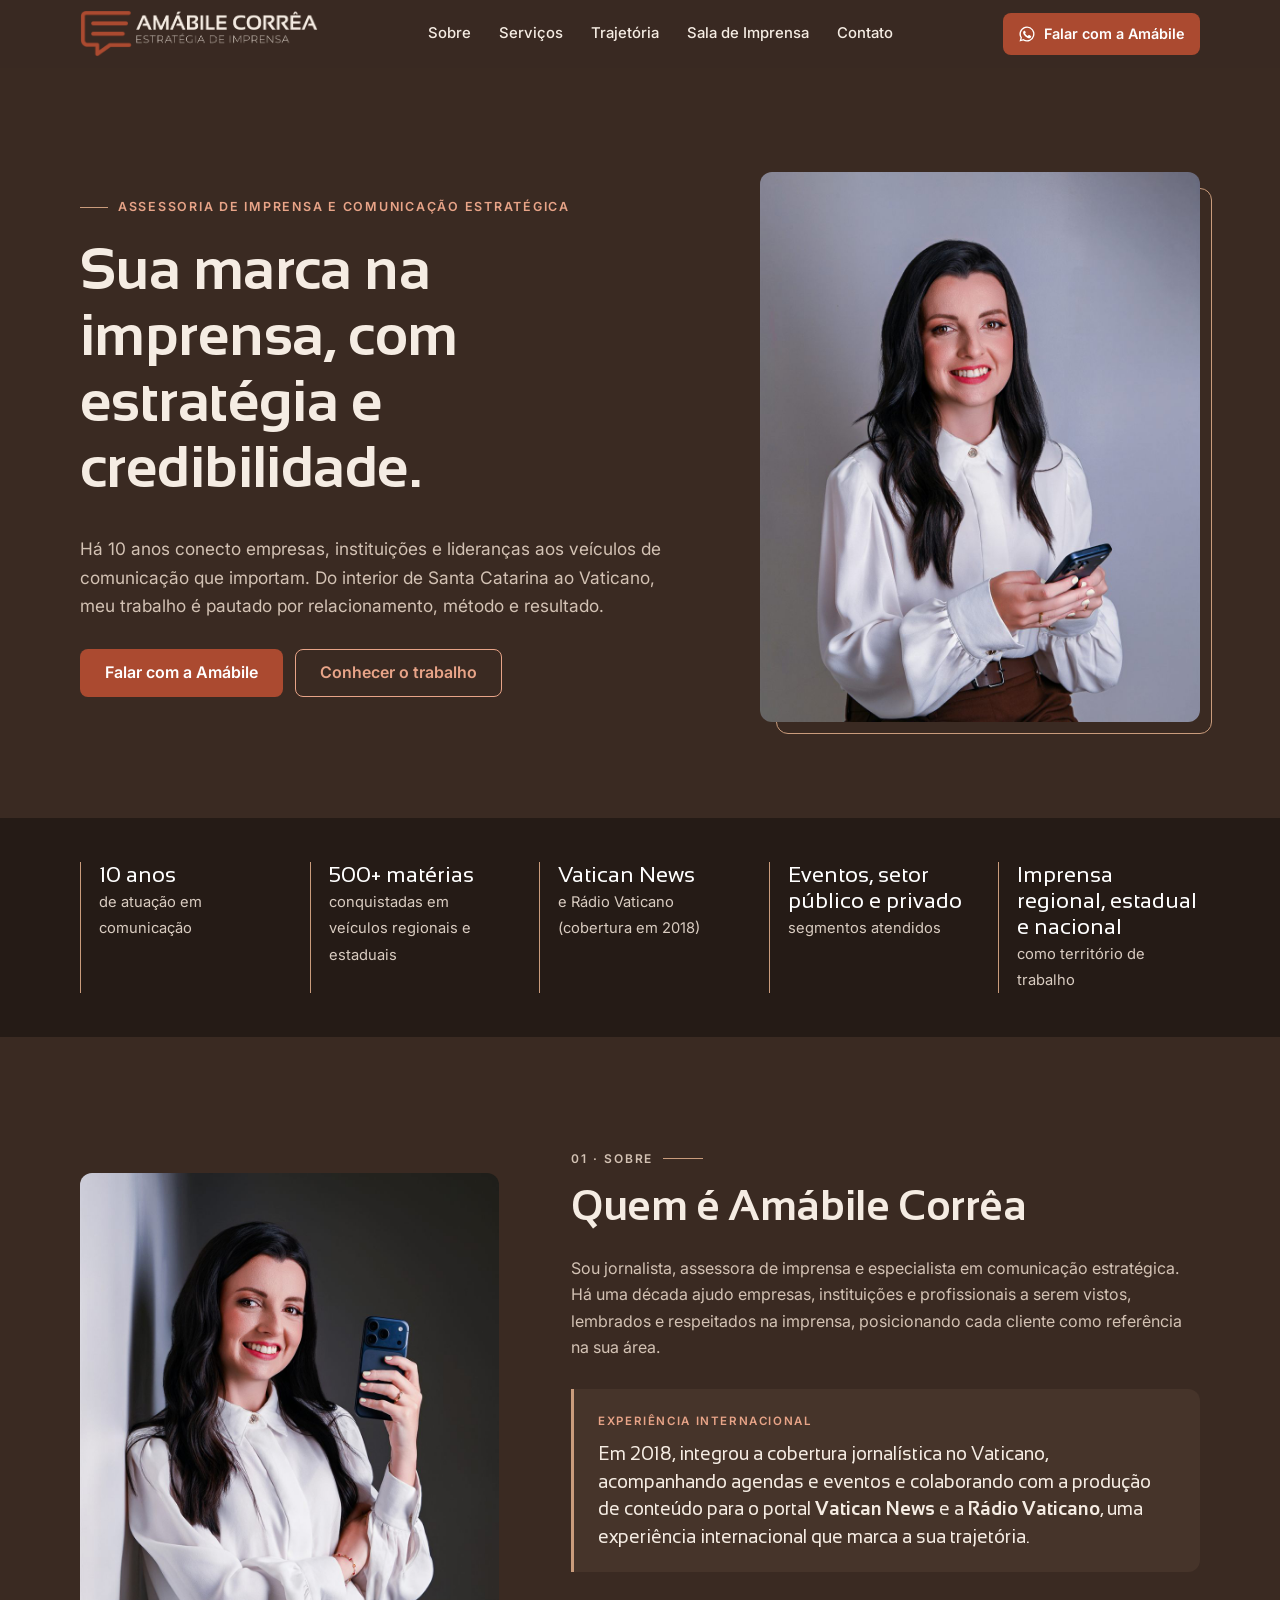
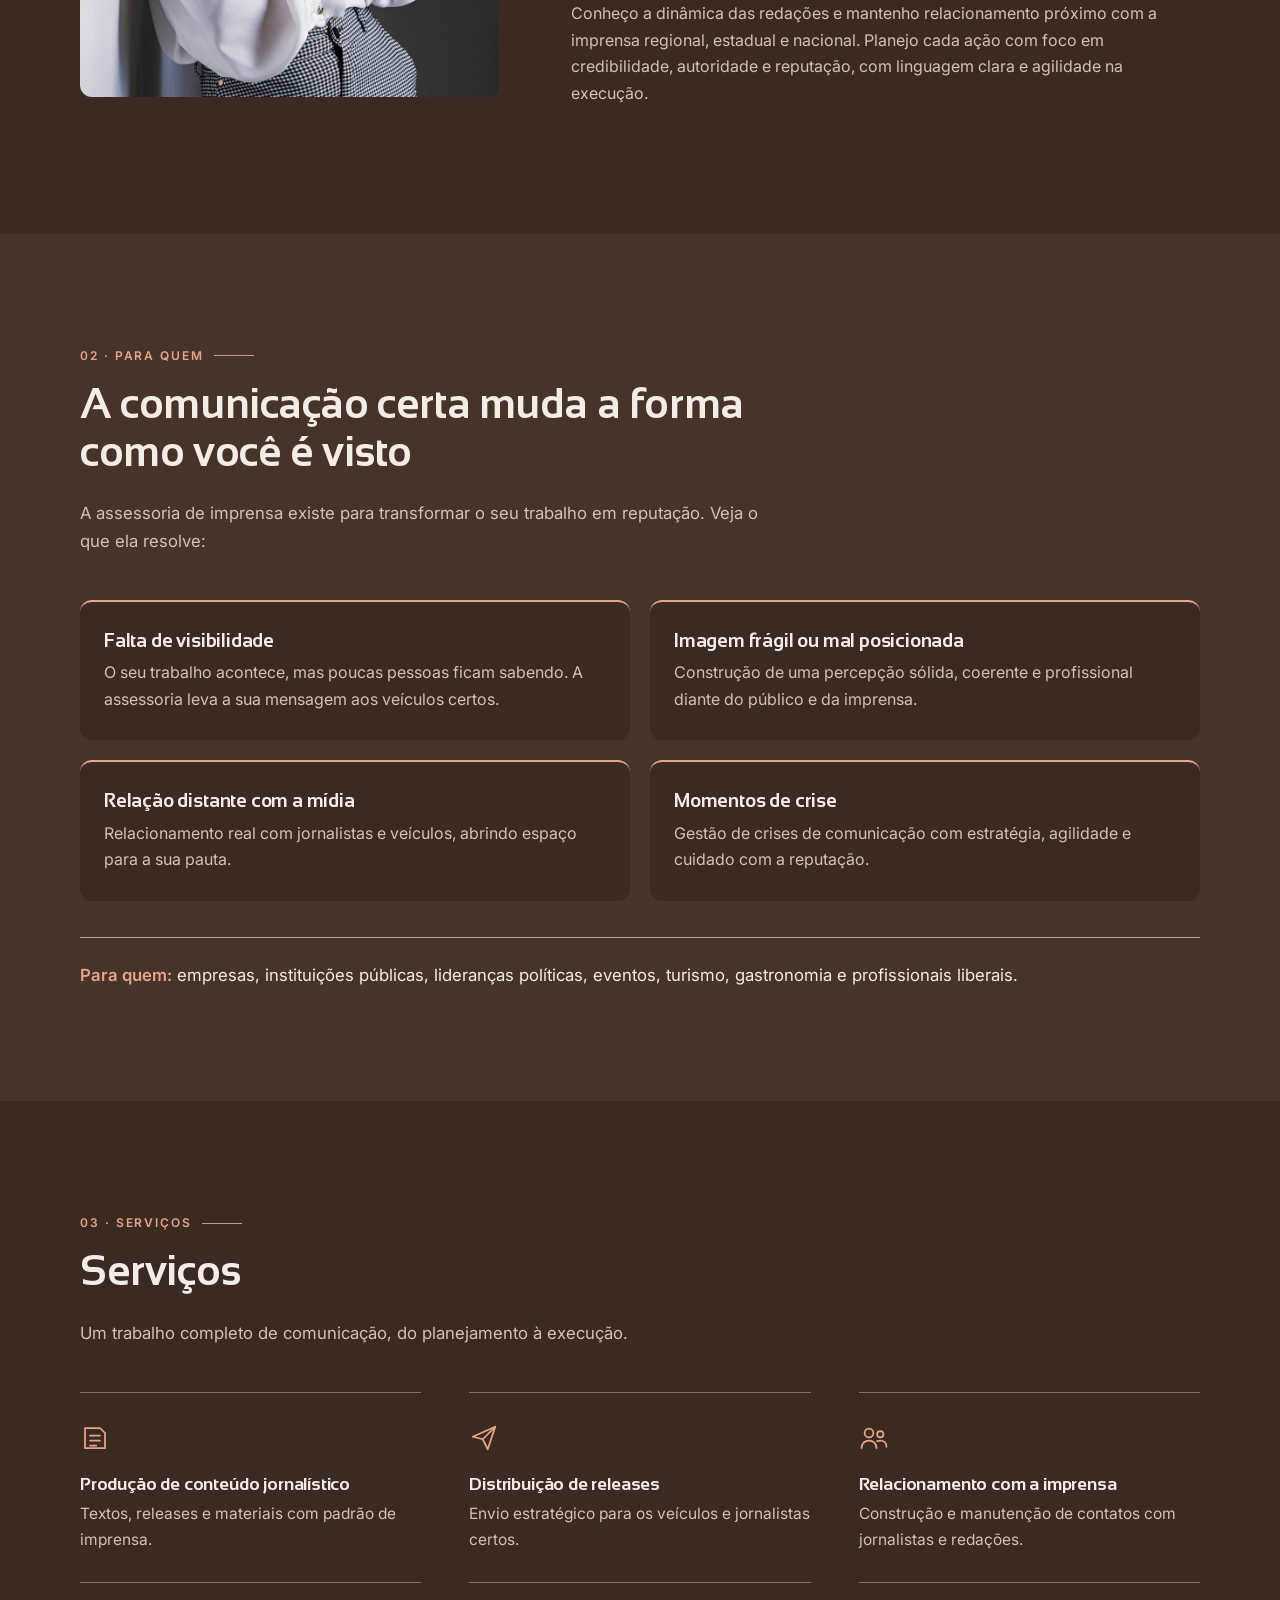
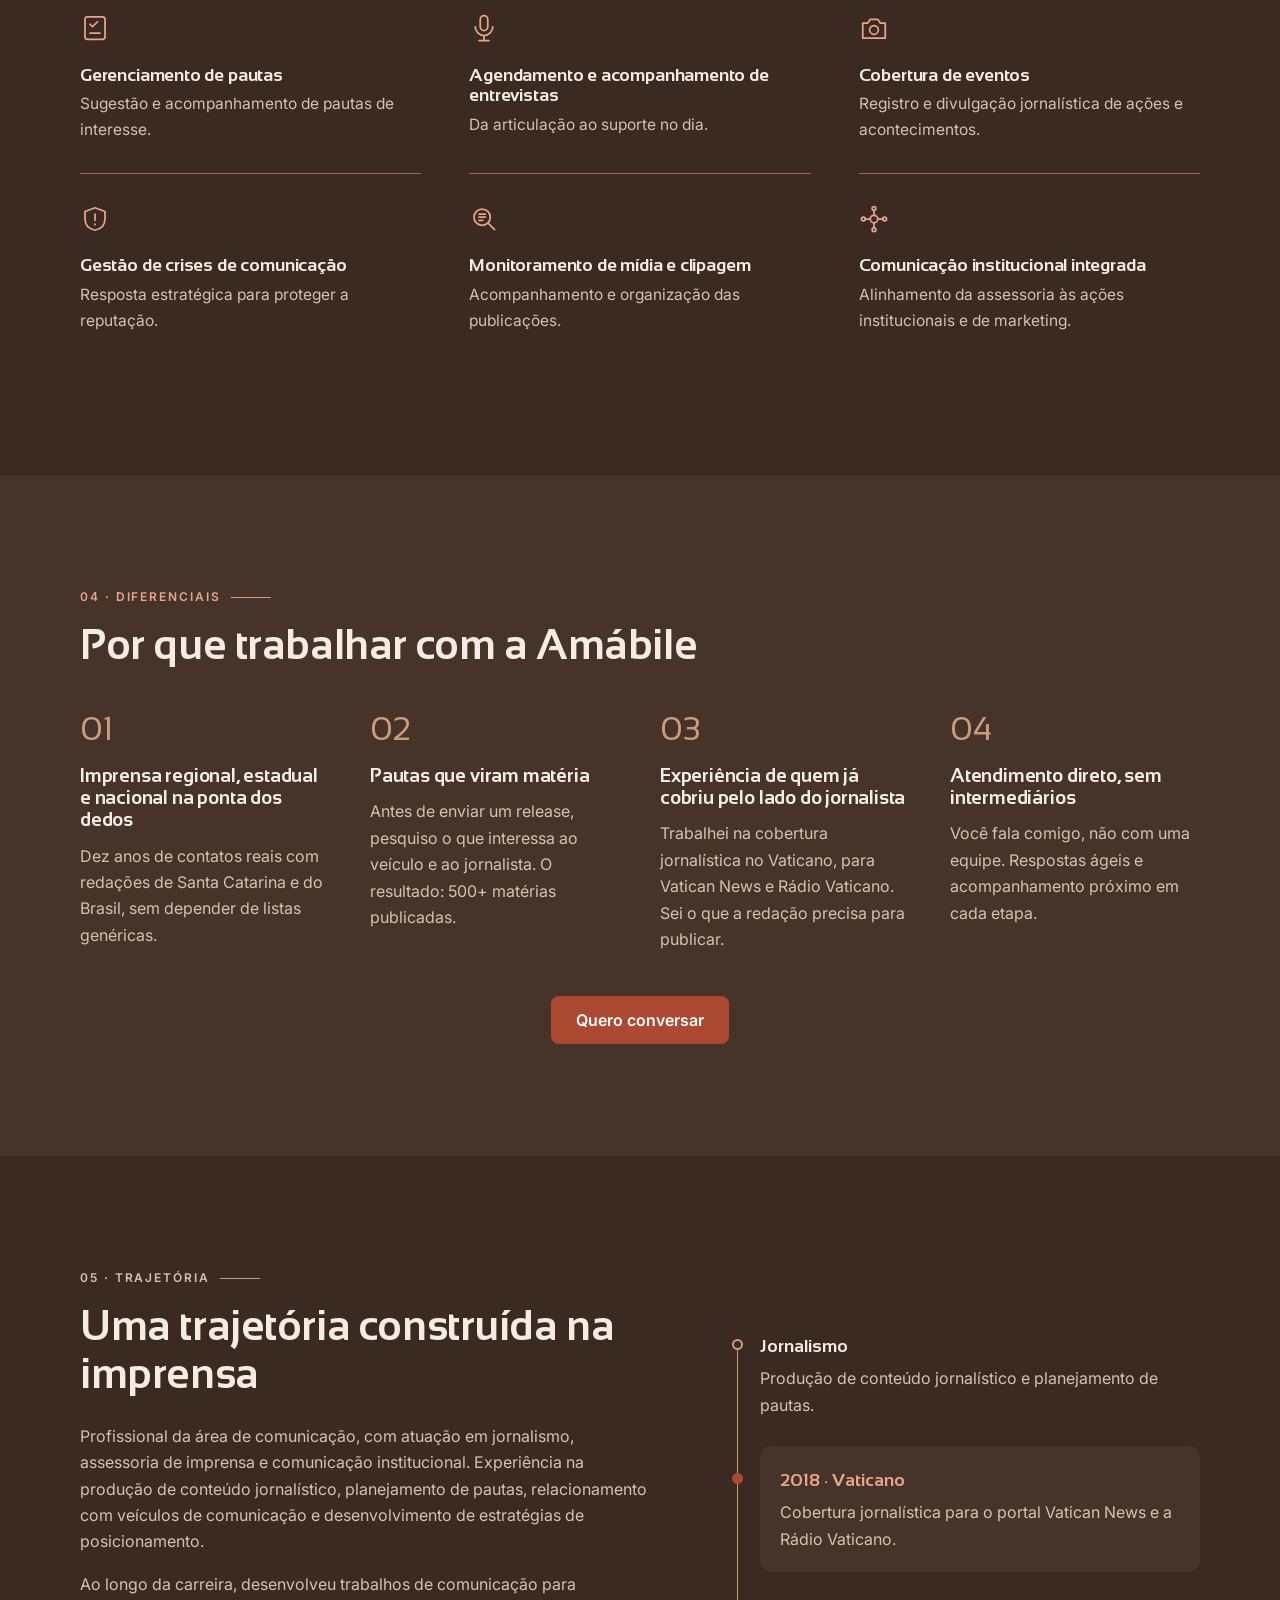
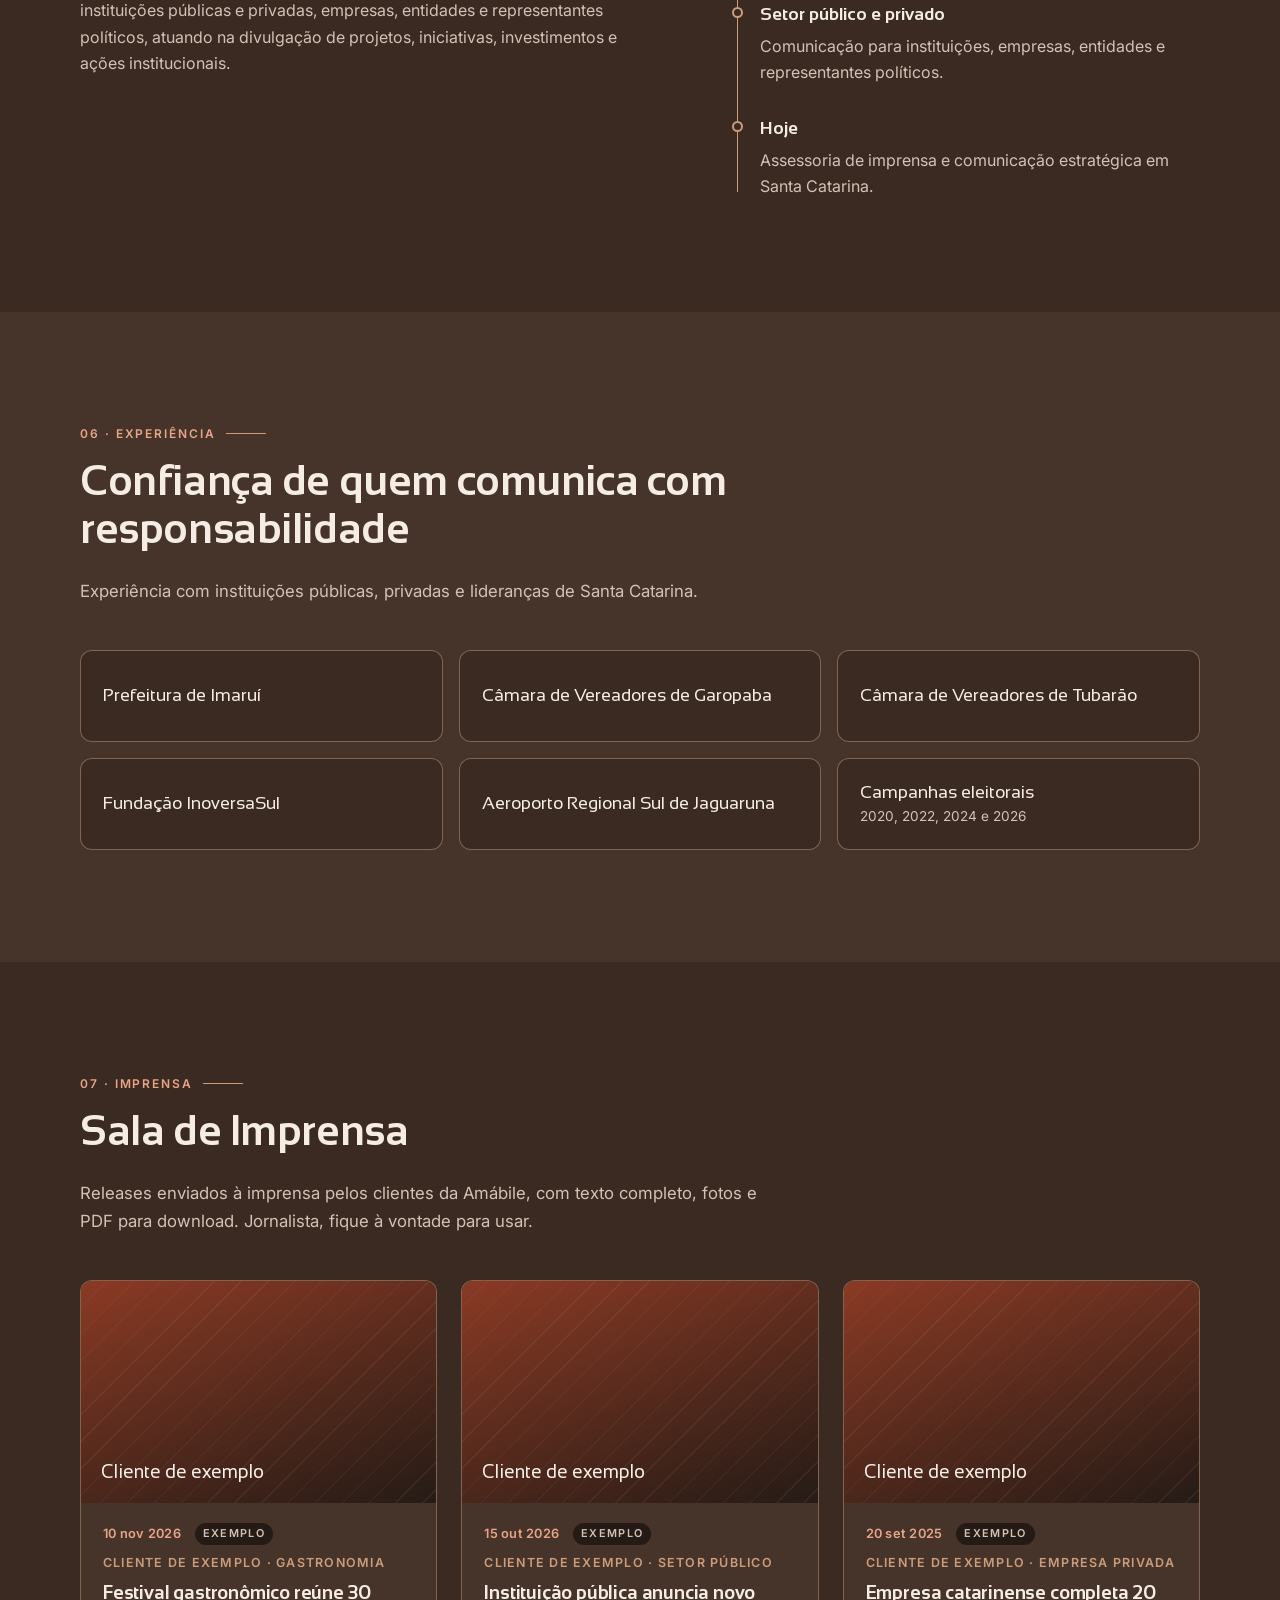
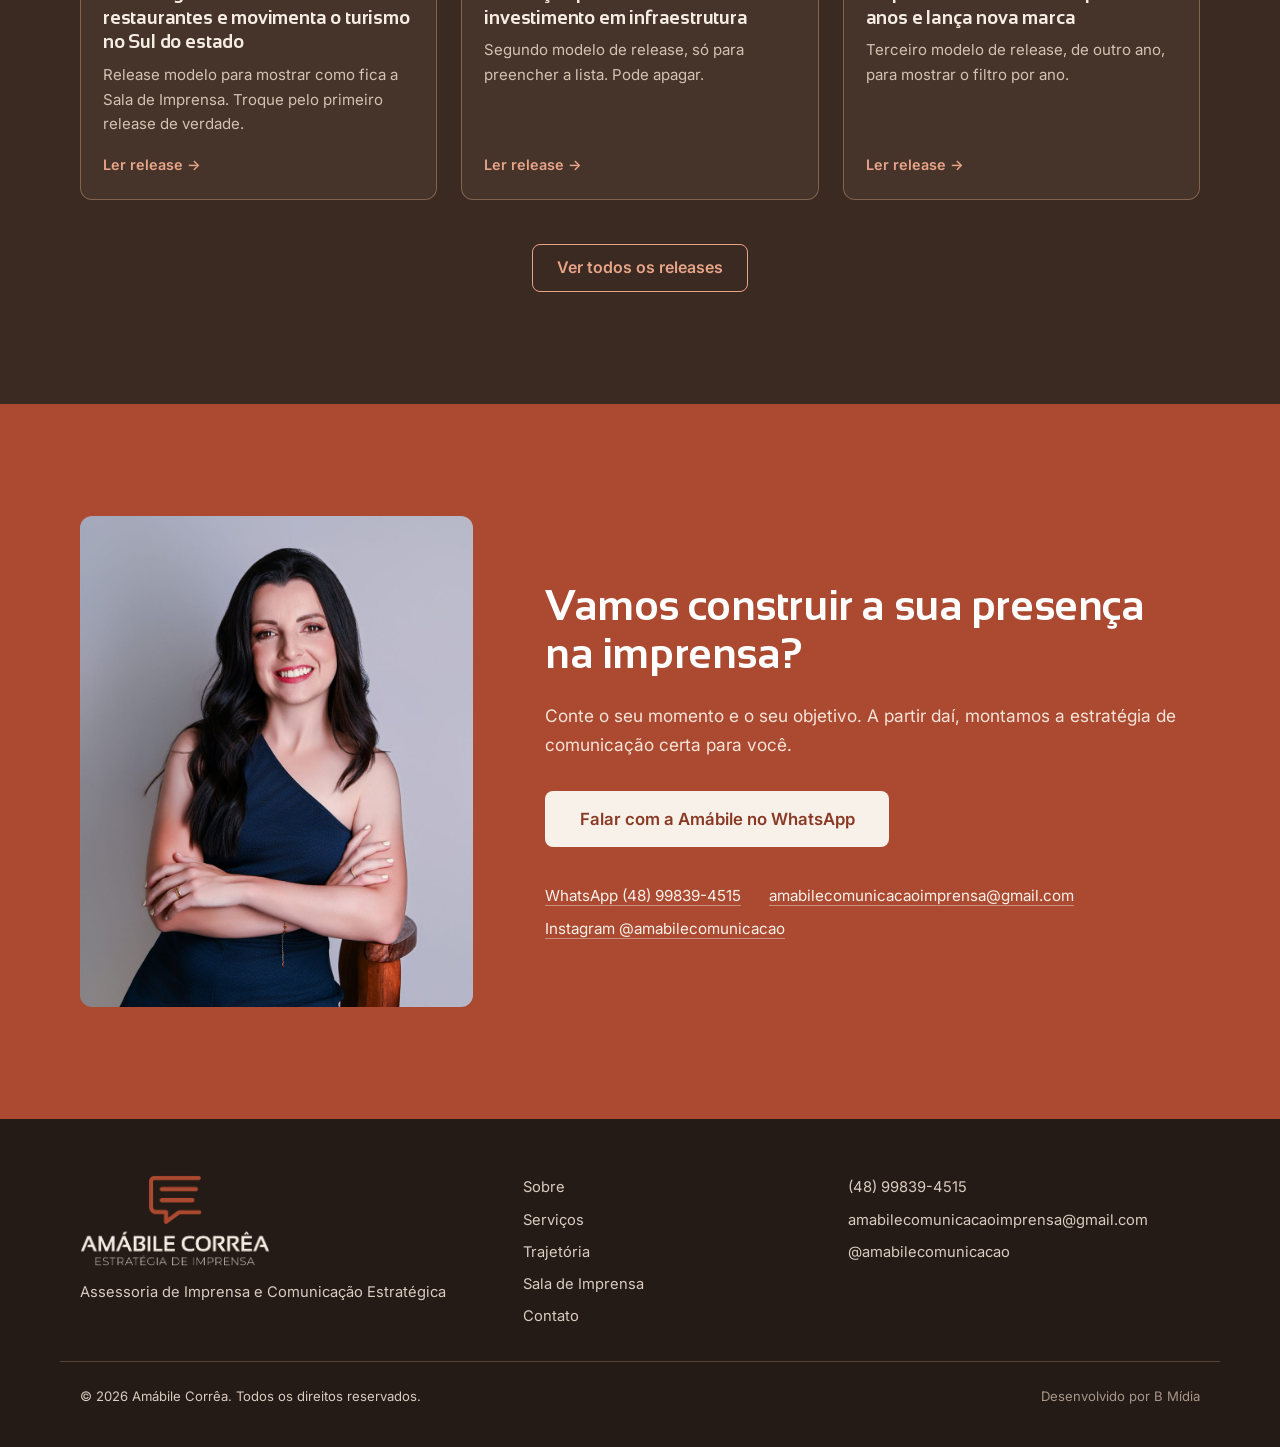
==== commit a5e4c54d: "Títulos em Sansation (no lugar de Fraunces) Co-Authored-By: Claude Opus 5.5 <noreply@anthropic.com>" ====
--- a/index.html
+++ b/index.html
@@ -21,7 +21,7 @@
 
   <link rel="preconnect" href="https://fonts.googleapis.com">
   <link rel="preconnect" href="https://fonts.gstatic.com" crossorigin>
-  <link href="https://fonts.googleapis.com/css2?family=Fraunces:opsz,wght@9..144,500;9..144,600&family=Inter:wght@400;500;600&display=swap" rel="stylesheet">
+  <link href="https://fonts.googleapis.com/css2?family=Sansation:wght@400;700&family=Inter:wght@400;500;600&display=swap" rel="stylesheet">
   <link rel="stylesheet" href="styles.css">
   <script>document.documentElement.classList.add("js");</script>
 
--- a/styles.css
+++ b/styles.css
@@ -1,7 +1,7 @@
 /* =========================================================
    Amábile Corrêa — Assessoria de Imprensa
    Design system: tokens abaixo. Para trocar a fonte dos
-   títulos (ex.: Jost ou Sensation), mude só --fonte-titulo.
+   títulos (hoje: Sansation), mude só --fonte-titulo.
    ========================================================= */
 :root {
   --terracota: #AB4A30;
@@ -21,7 +21,7 @@
   --texto-suave: #D3C2B4;
   --acento: #E8A488;
 
-  --fonte-titulo: "Fraunces", Georgia, "Times New Roman", serif;
+  --fonte-titulo: "Sansation", "Inter", system-ui, sans-serif;
   --fonte-texto: "Inter", system-ui, -apple-system, "Segoe UI", Roboto, sans-serif;
 
   --raio-btn: 8px;
@@ -44,10 +44,10 @@
 img { max-width: 100%; display: block; height: auto; }
 a { color: var(--acento); }
 ul, ol { margin: 0; padding: 0; list-style: none; }
-h1, h2, h3 { font-family: var(--fonte-titulo); font-weight: 600; line-height: 1.15; margin: 0 0 .6em; color: var(--texto); letter-spacing: -.01em; }
+h1, h2, h3 { font-family: var(--fonte-titulo); font-weight: 700; line-height: 1.15; margin: 0 0 .6em; color: var(--texto); letter-spacing: -.01em; }
 h1 { font-size: clamp(2.1rem, 7vw, 3.6rem); }
 h2 { font-size: clamp(1.7rem, 5vw, 2.6rem); }
-h3 { font-size: 1.2rem; font-weight: 500; }
+h3 { font-size: 1.2rem; font-weight: 700; }
 p { margin: 0 0 1em; }
 
 :focus-visible { outline: 3px solid var(--acento); outline-offset: 3px; border-radius: 4px; }
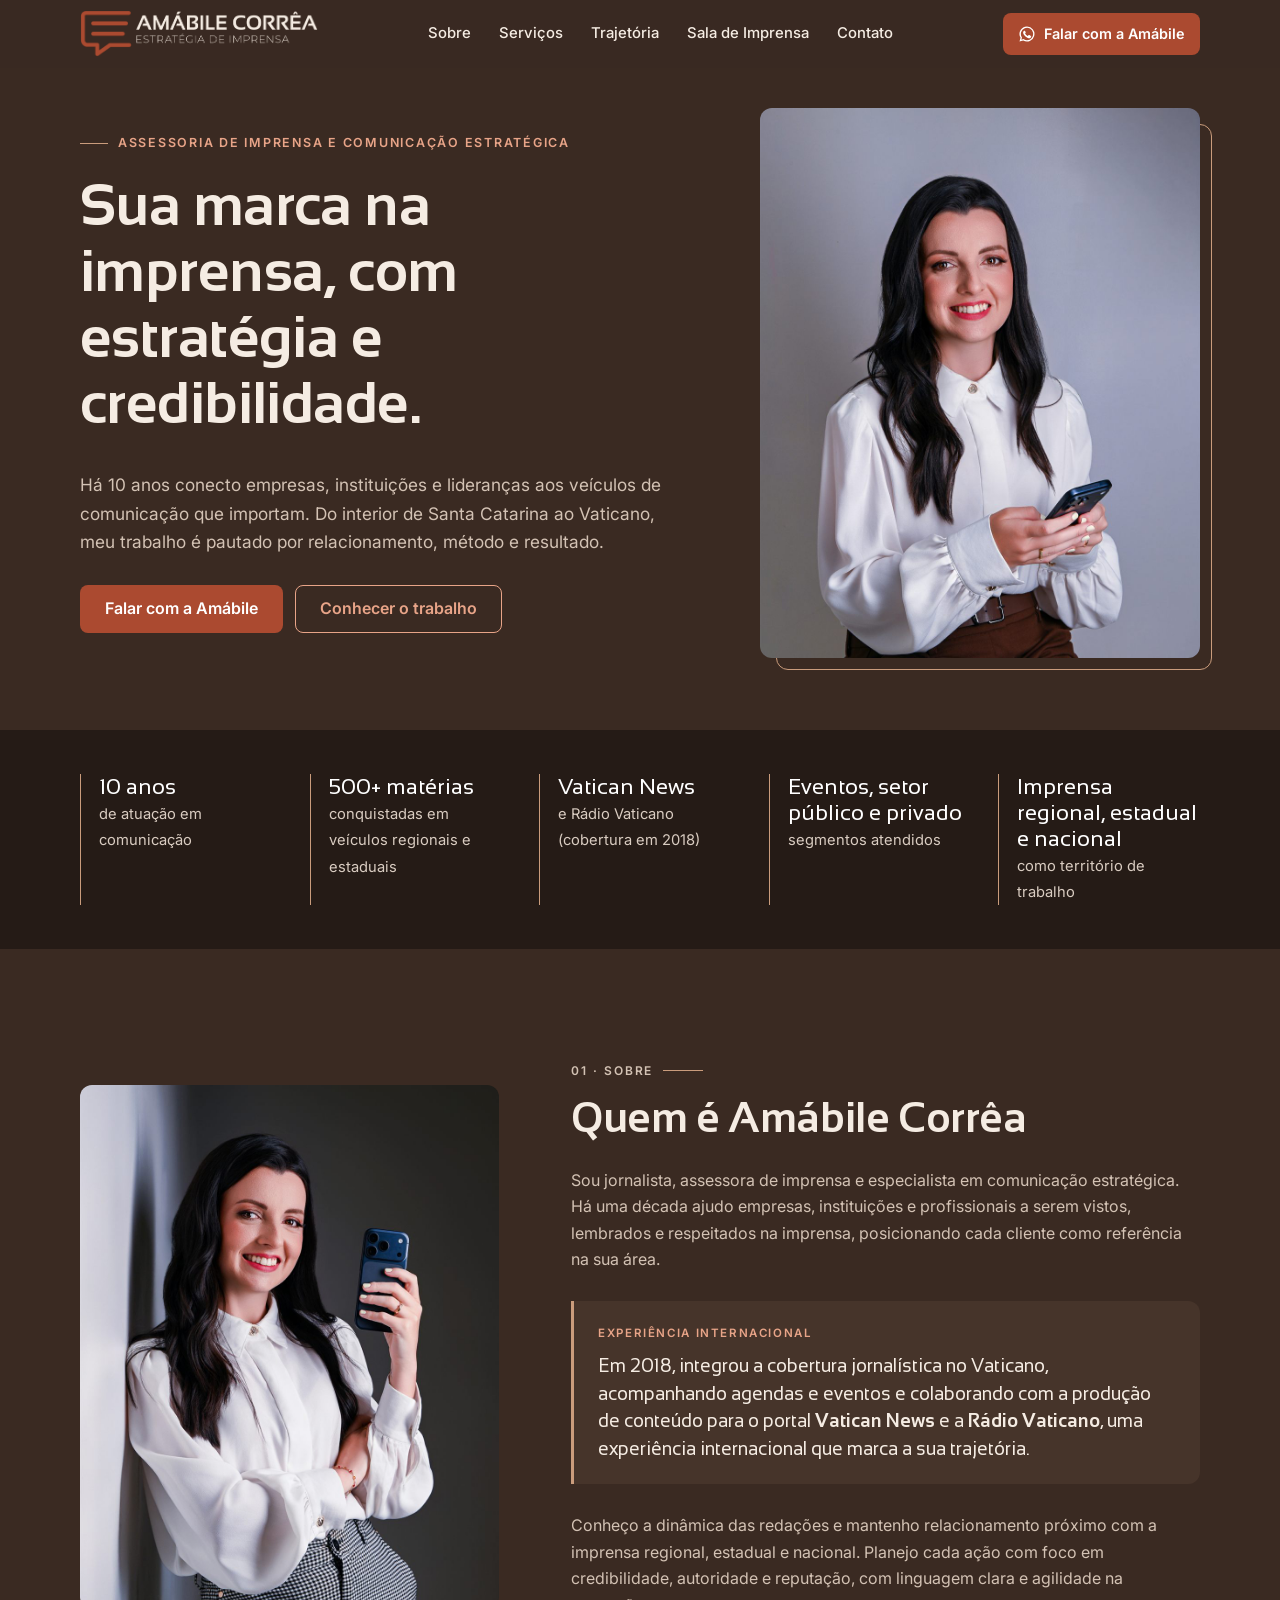
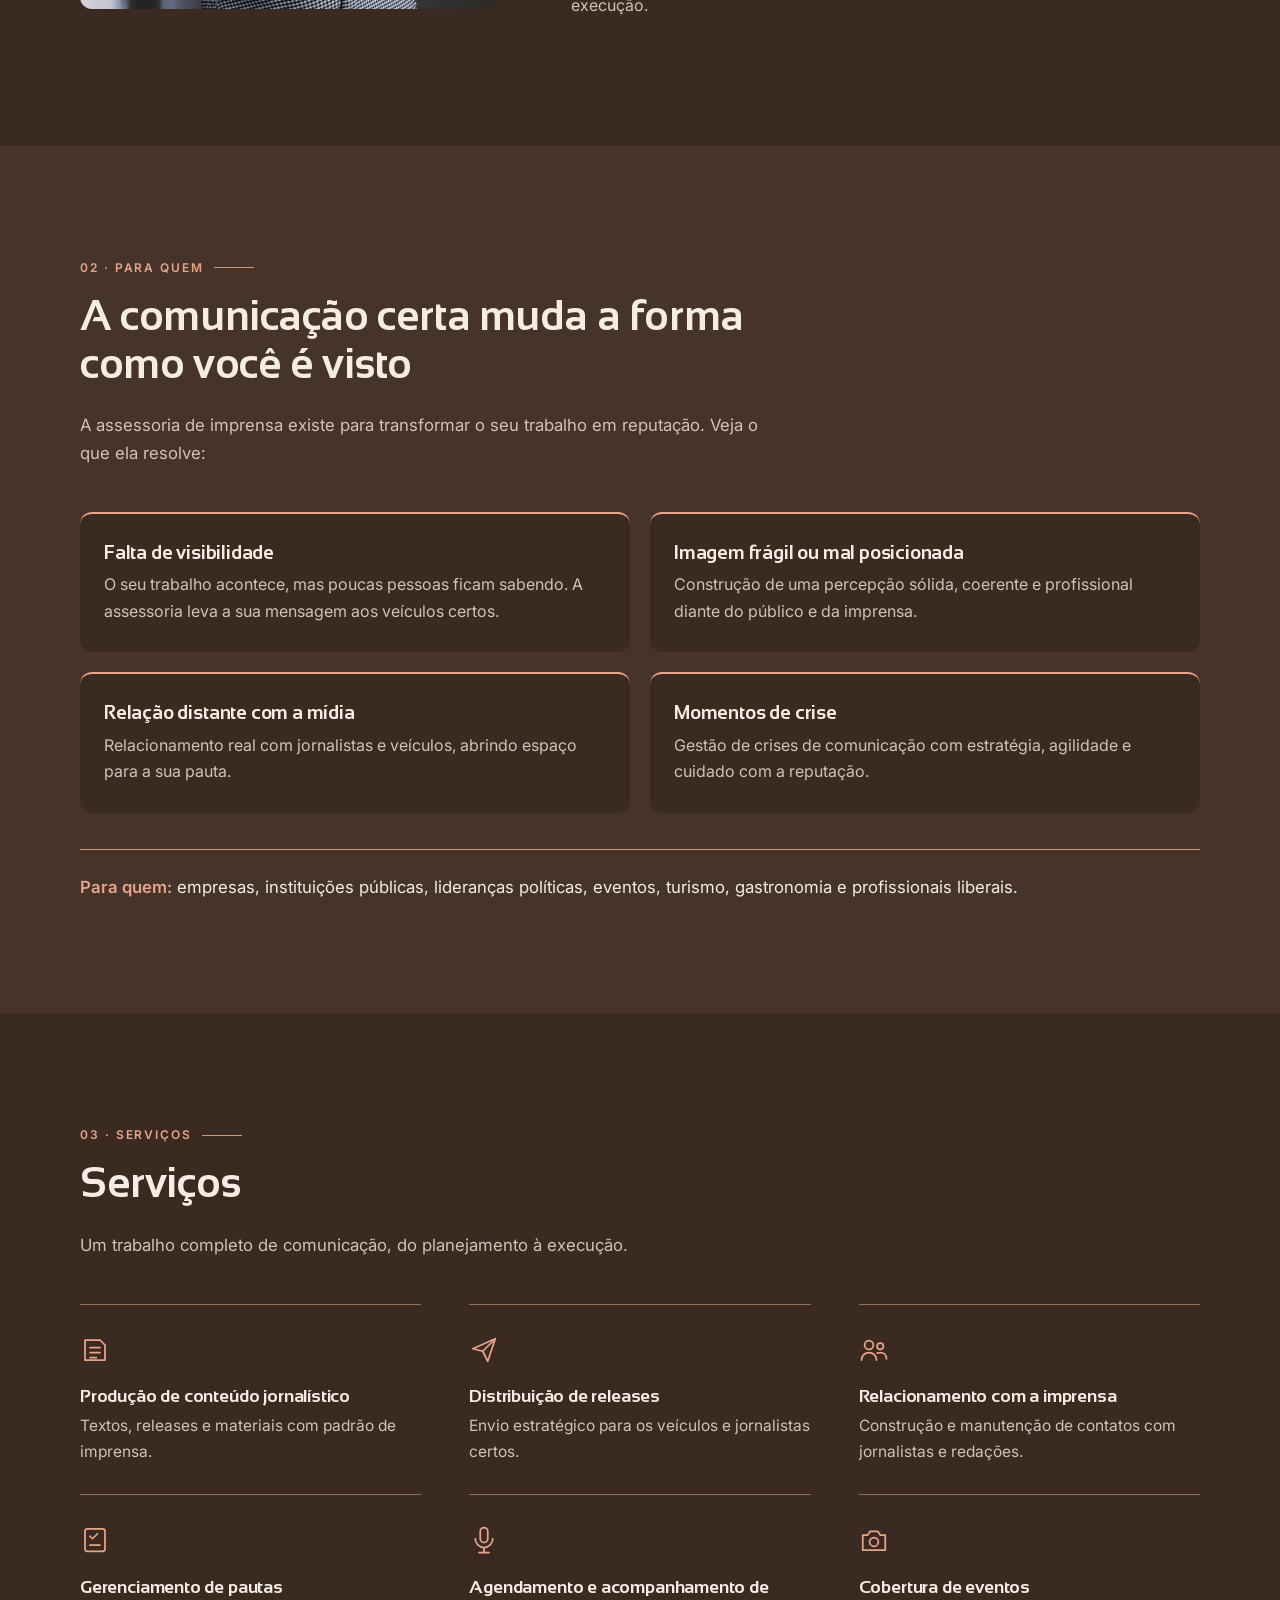
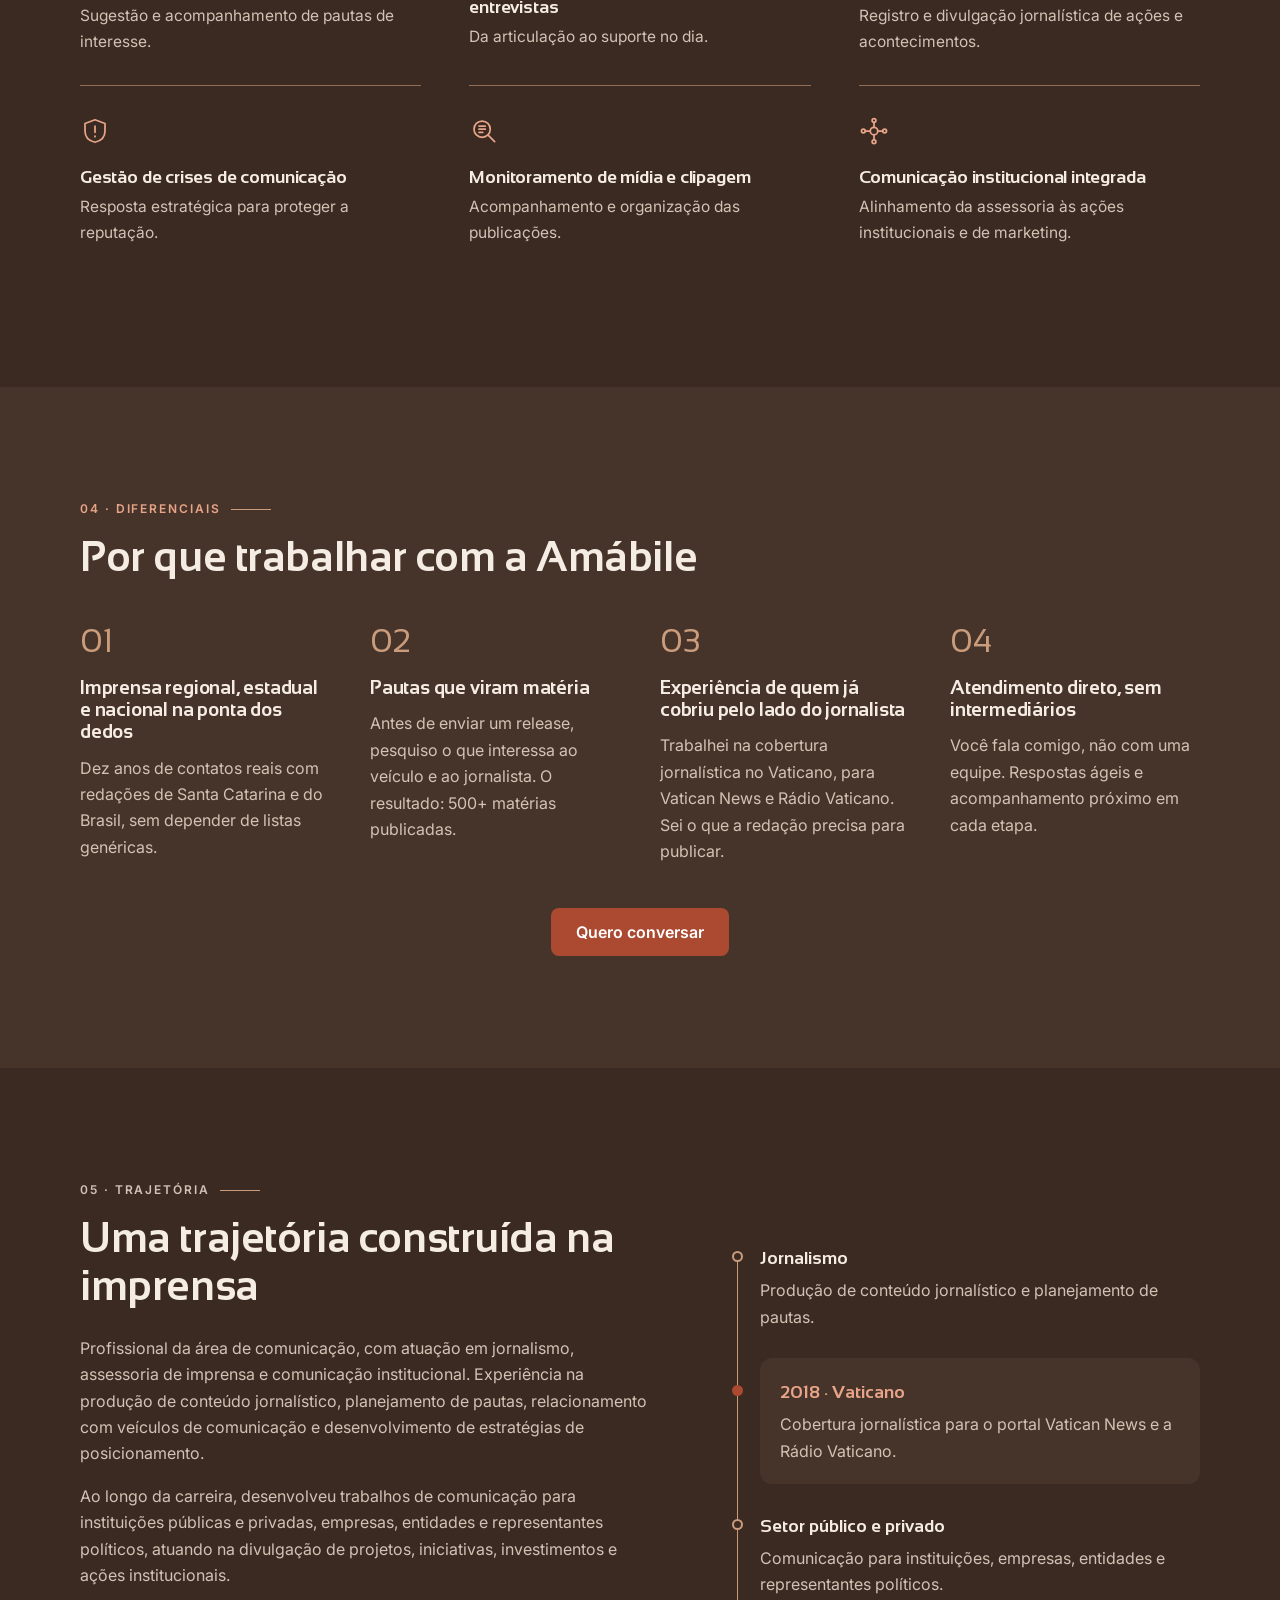
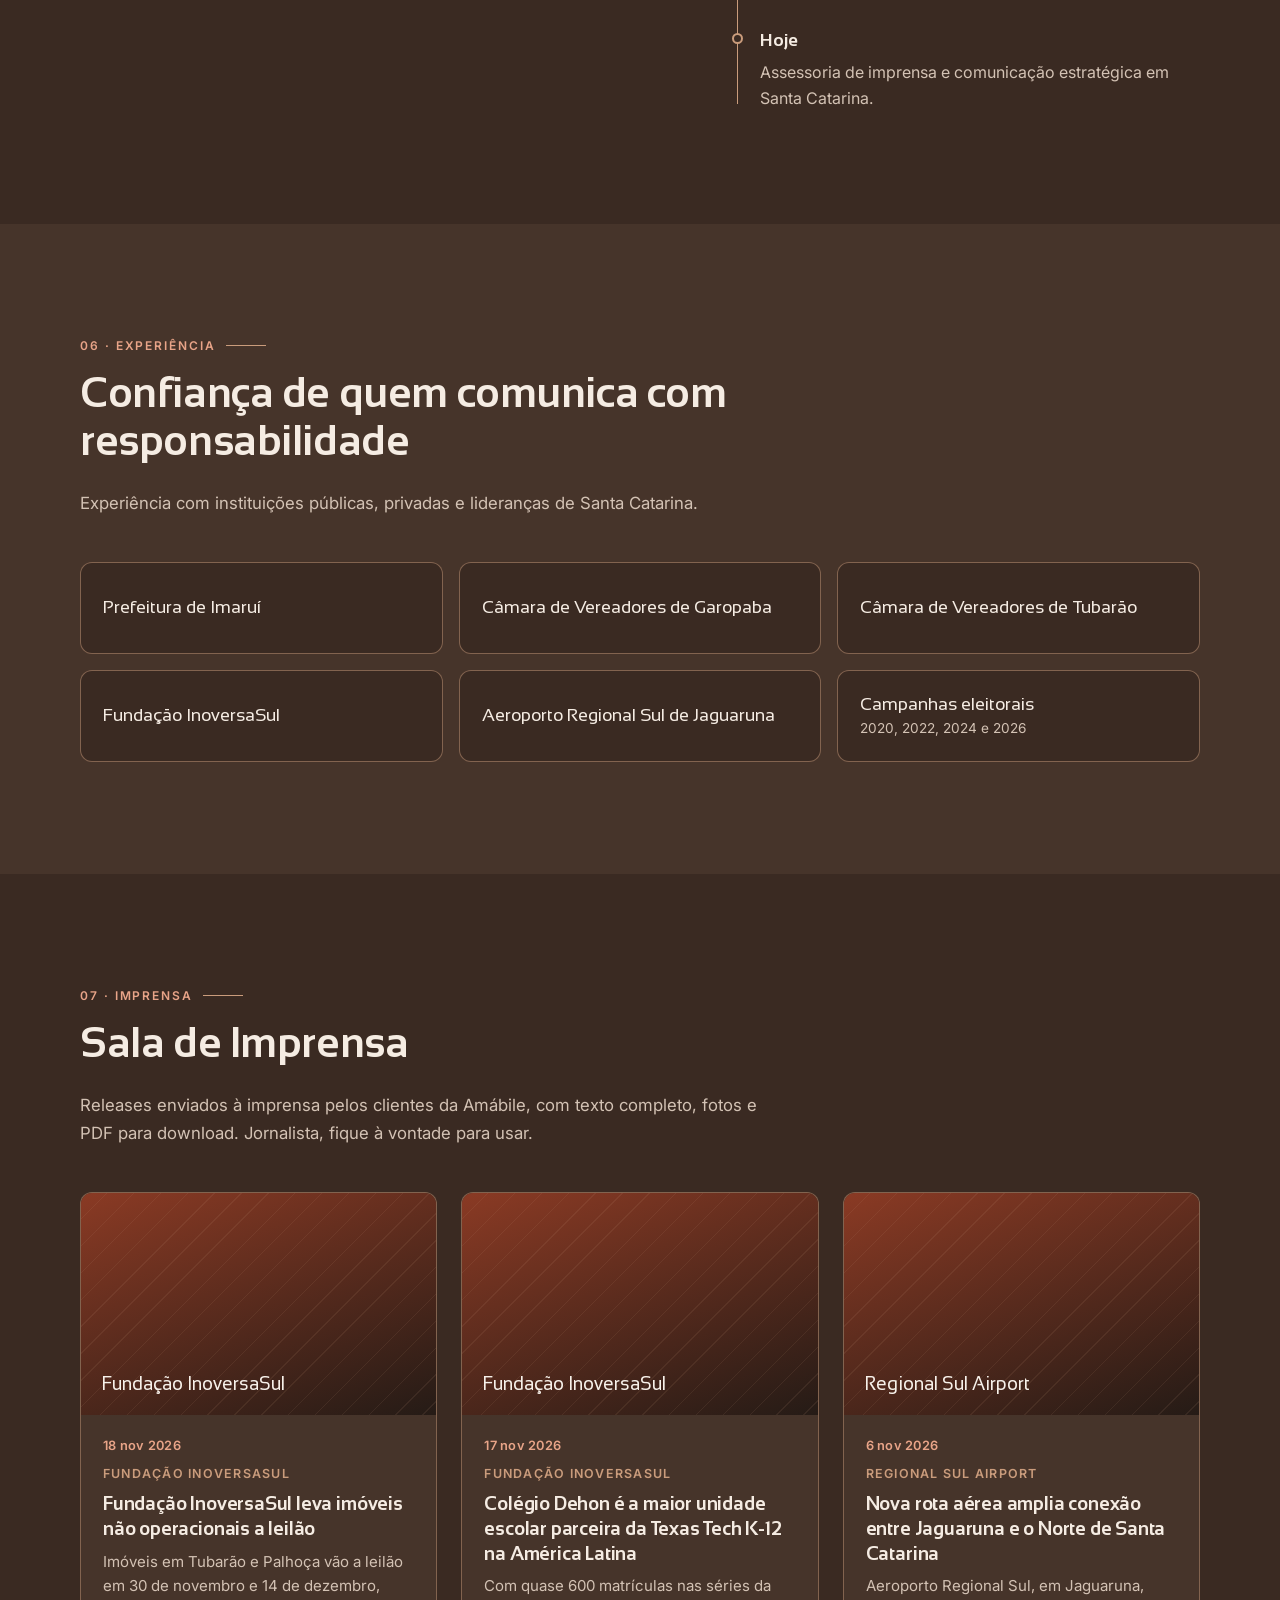
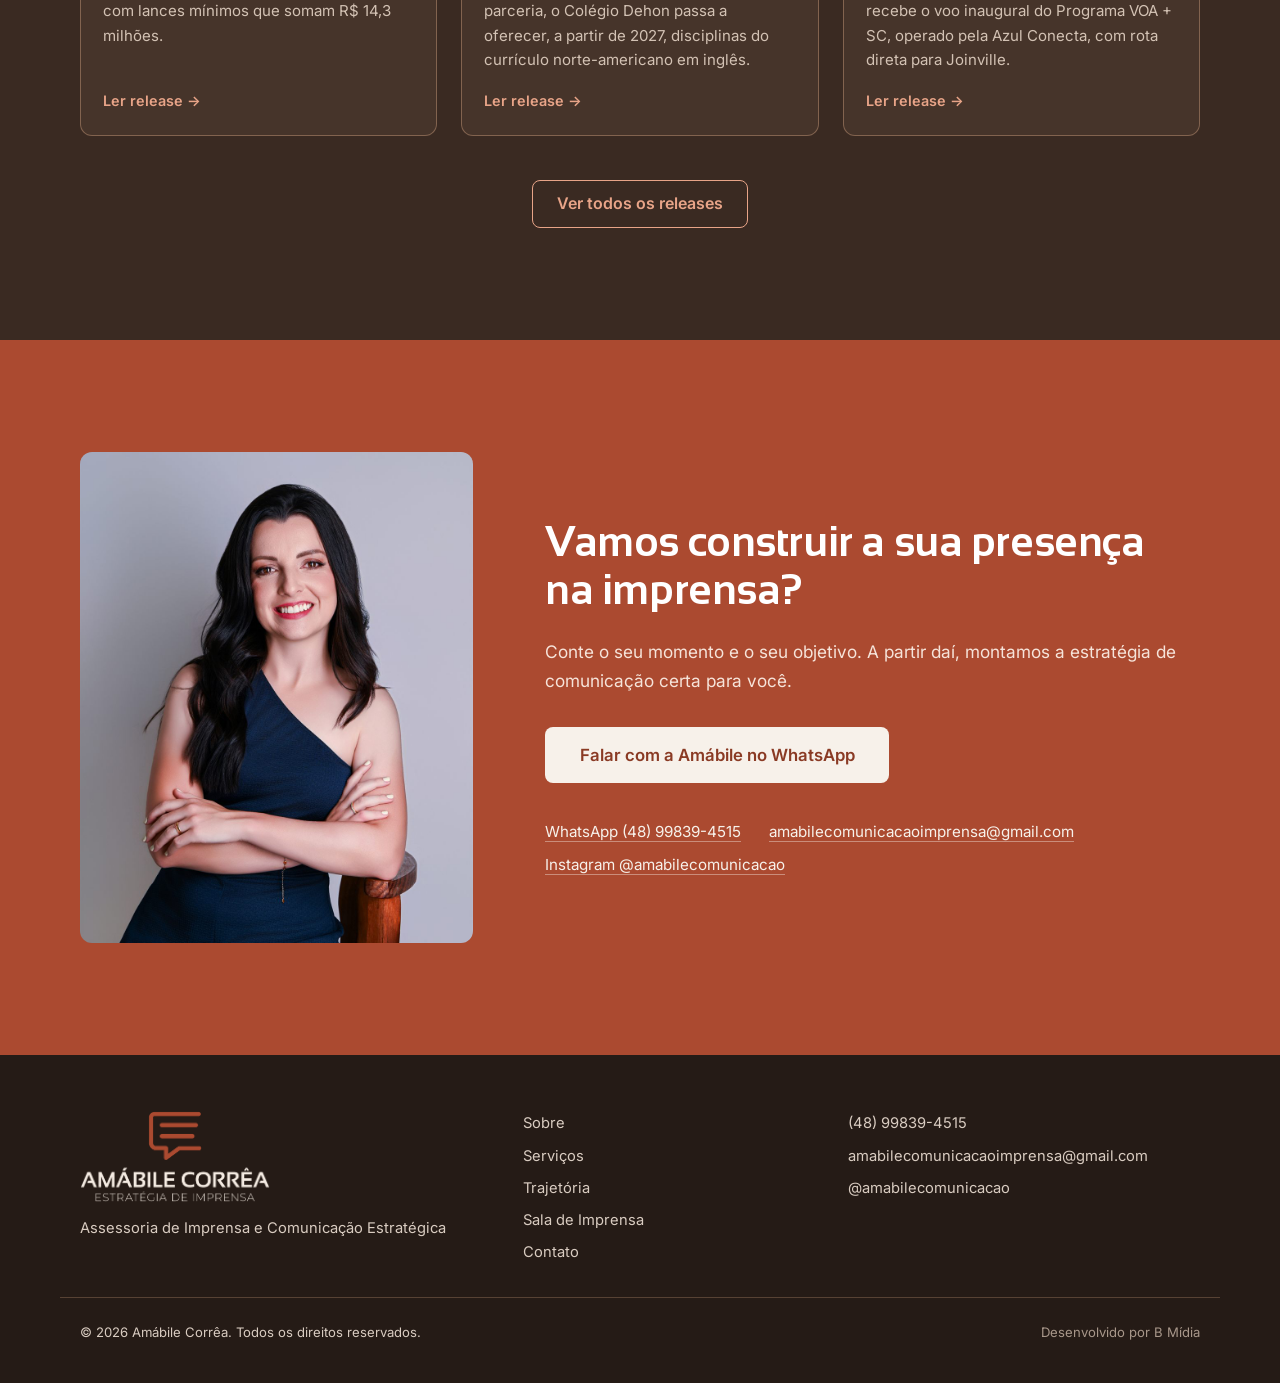
==== commit 19c3f08c: "Links de compartilhamento apontando para amabilecomunicacao.com.br Co-Authored-By: Claude Opus 5.5 <" ====
--- a/index.html
+++ b/index.html
@@ -9,11 +9,11 @@
 
   <!-- Open Graph -->
   <meta property="og:type" content="website">
-  <meta property="og:url" content="https://brunaribeirosocialmedia-glitch.github.io/amabile-correa/">
+  <meta property="og:url" content="https://amabilecomunicacao.com.br/">
   <meta property="og:locale" content="pt_BR">
   <meta property="og:title" content="Amábile Corrêa | Assessoria de Imprensa e Comunicação Estratégica">
   <meta property="og:description" content="Há 10 anos conectando empresas, instituições e lideranças aos veículos de comunicação que importam. Assessoria de imprensa em Santa Catarina.">
-  <meta property="og:image" content="https://brunaribeirosocialmedia-glitch.github.io/amabile-correa/img/og-amabile.jpg">
+  <meta property="og:image" content="https://amabilecomunicacao.com.br/img/og-amabile.jpg">
   <meta name="twitter:card" content="summary_large_image">
 
   <link rel="icon" href="img/logo-icone.png" type="image/png">
@@ -44,7 +44,7 @@
         "@type": "ProfessionalService",
         "name": "Amábile Corrêa — Assessoria de Imprensa e Comunicação Estratégica",
         "founder": { "@id": "#amabile" },
-        "logo": "https://brunaribeirosocialmedia-glitch.github.io/amabile-correa/img/logo-vertical-clara.png",
+        "logo": "https://amabilecomunicacao.com.br/img/logo-vertical-clara.png",
         "email": "amabilecomunicacaoimprensa@gmail.com",
         "telephone": "+55-48-99839-4515",
         "areaServed": { "@type": "State", "name": "Santa Catarina" },
--- a/styles.css
+++ b/styles.css
@@ -153,7 +153,7 @@
 .img-slot span::before { content: "Imagem"; display: block; font-size: .7rem; letter-spacing: .14em; text-transform: uppercase; color: var(--acento); margin-bottom: 6px; }
 
 /* ---------- Hero ---------- */
-.hero { padding: calc(var(--nav-h) + 72px) 0 56px; }
+.hero { padding: calc(var(--nav-h) + 40px) 0 56px; }
 .hero__grid { display: grid; gap: 40px; }
 .eyebrow {
   color: var(--acento); font-size: .78rem; font-weight: 600;
@@ -170,9 +170,10 @@
 }
 
 @media (min-width: 860px) {
-  .hero { padding: calc(var(--nav-h) + 104px) 0 96px; }
+  .hero { padding: calc(var(--nav-h) + 40px) 0 72px; }
   .hero__grid { grid-template-columns: 1.15fr .85fr; align-items: center; gap: 64px; }
-  .hero__media { max-width: 440px; justify-self: end; }
+  /* a foto se ajusta à altura da tela para aparecer inteira assim que o site abre */
+  .hero__media { width: min(440px, calc((100vh - var(--nav-h) - 80px) * .8)); width: min(440px, calc((100svh - var(--nav-h) - 80px) * .8)); justify-self: end; }
 }
 
 /* ---------- Faixa de credibilidade ---------- */
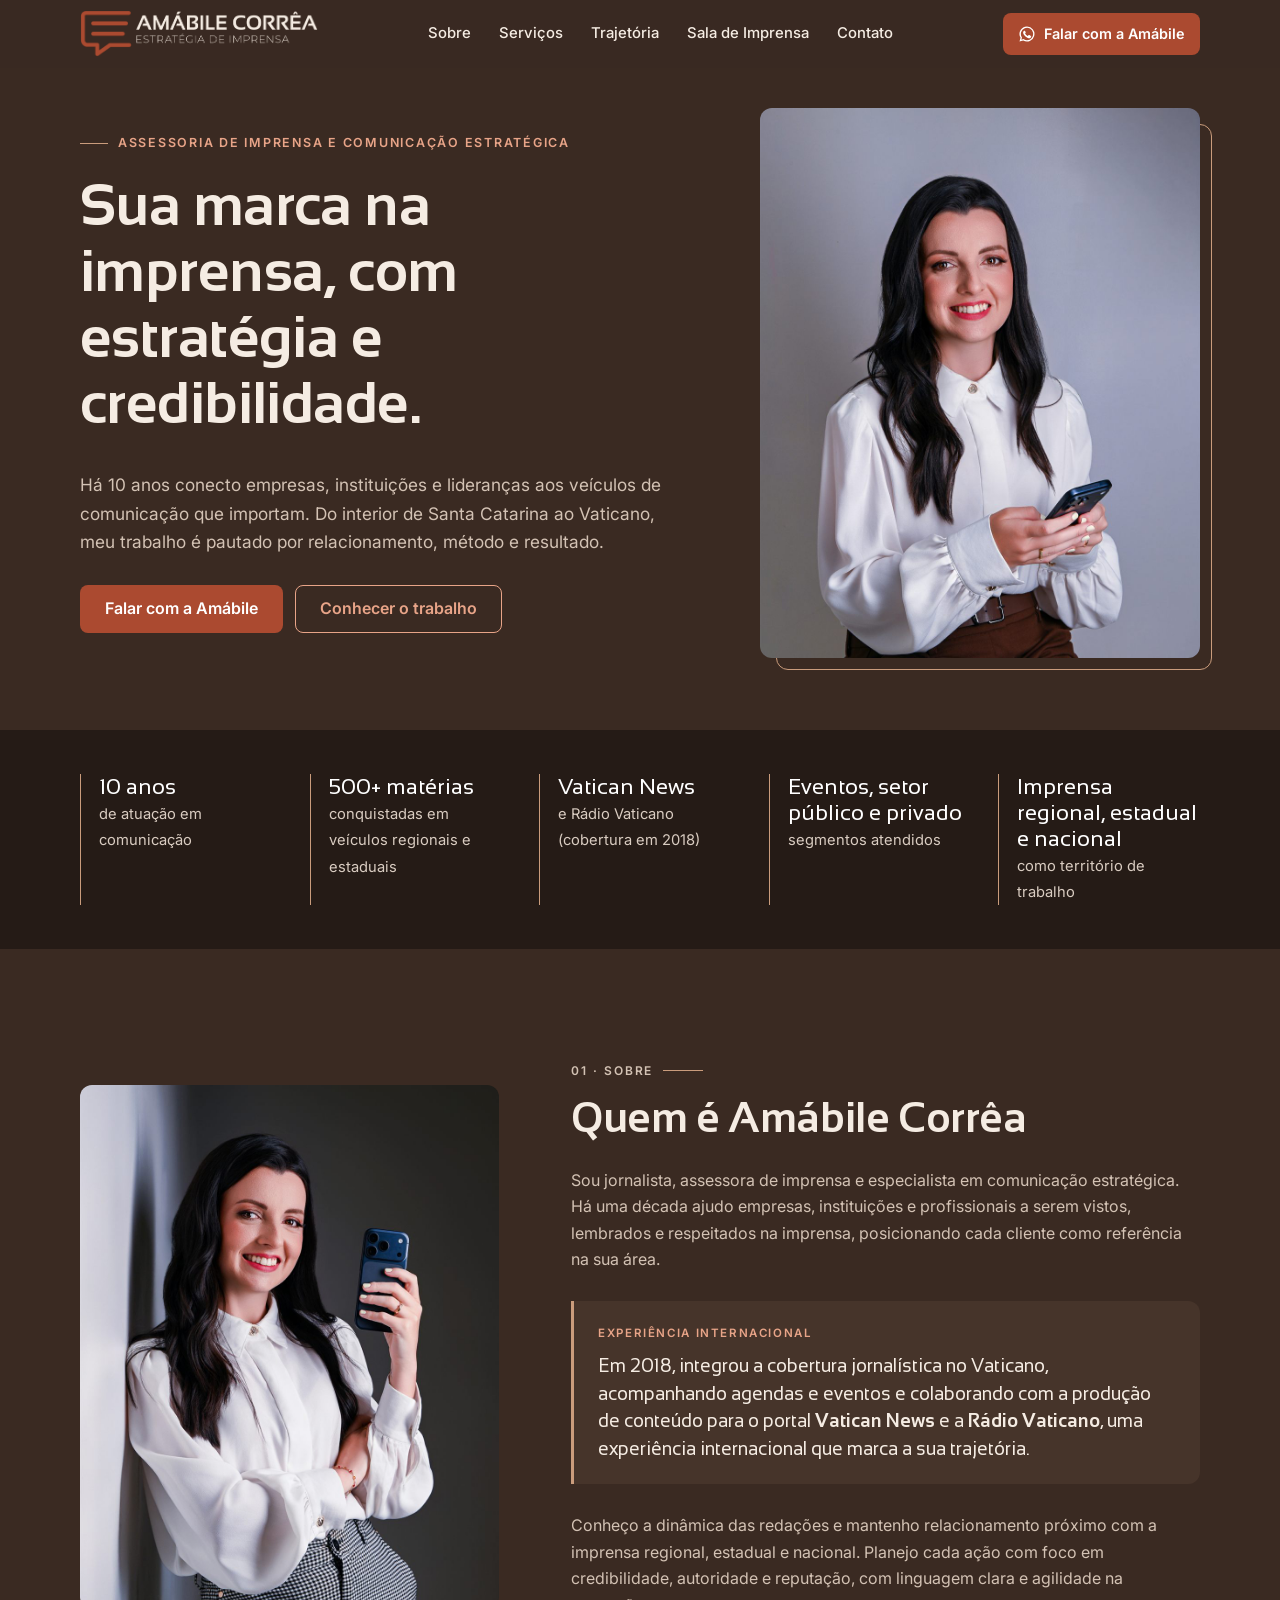
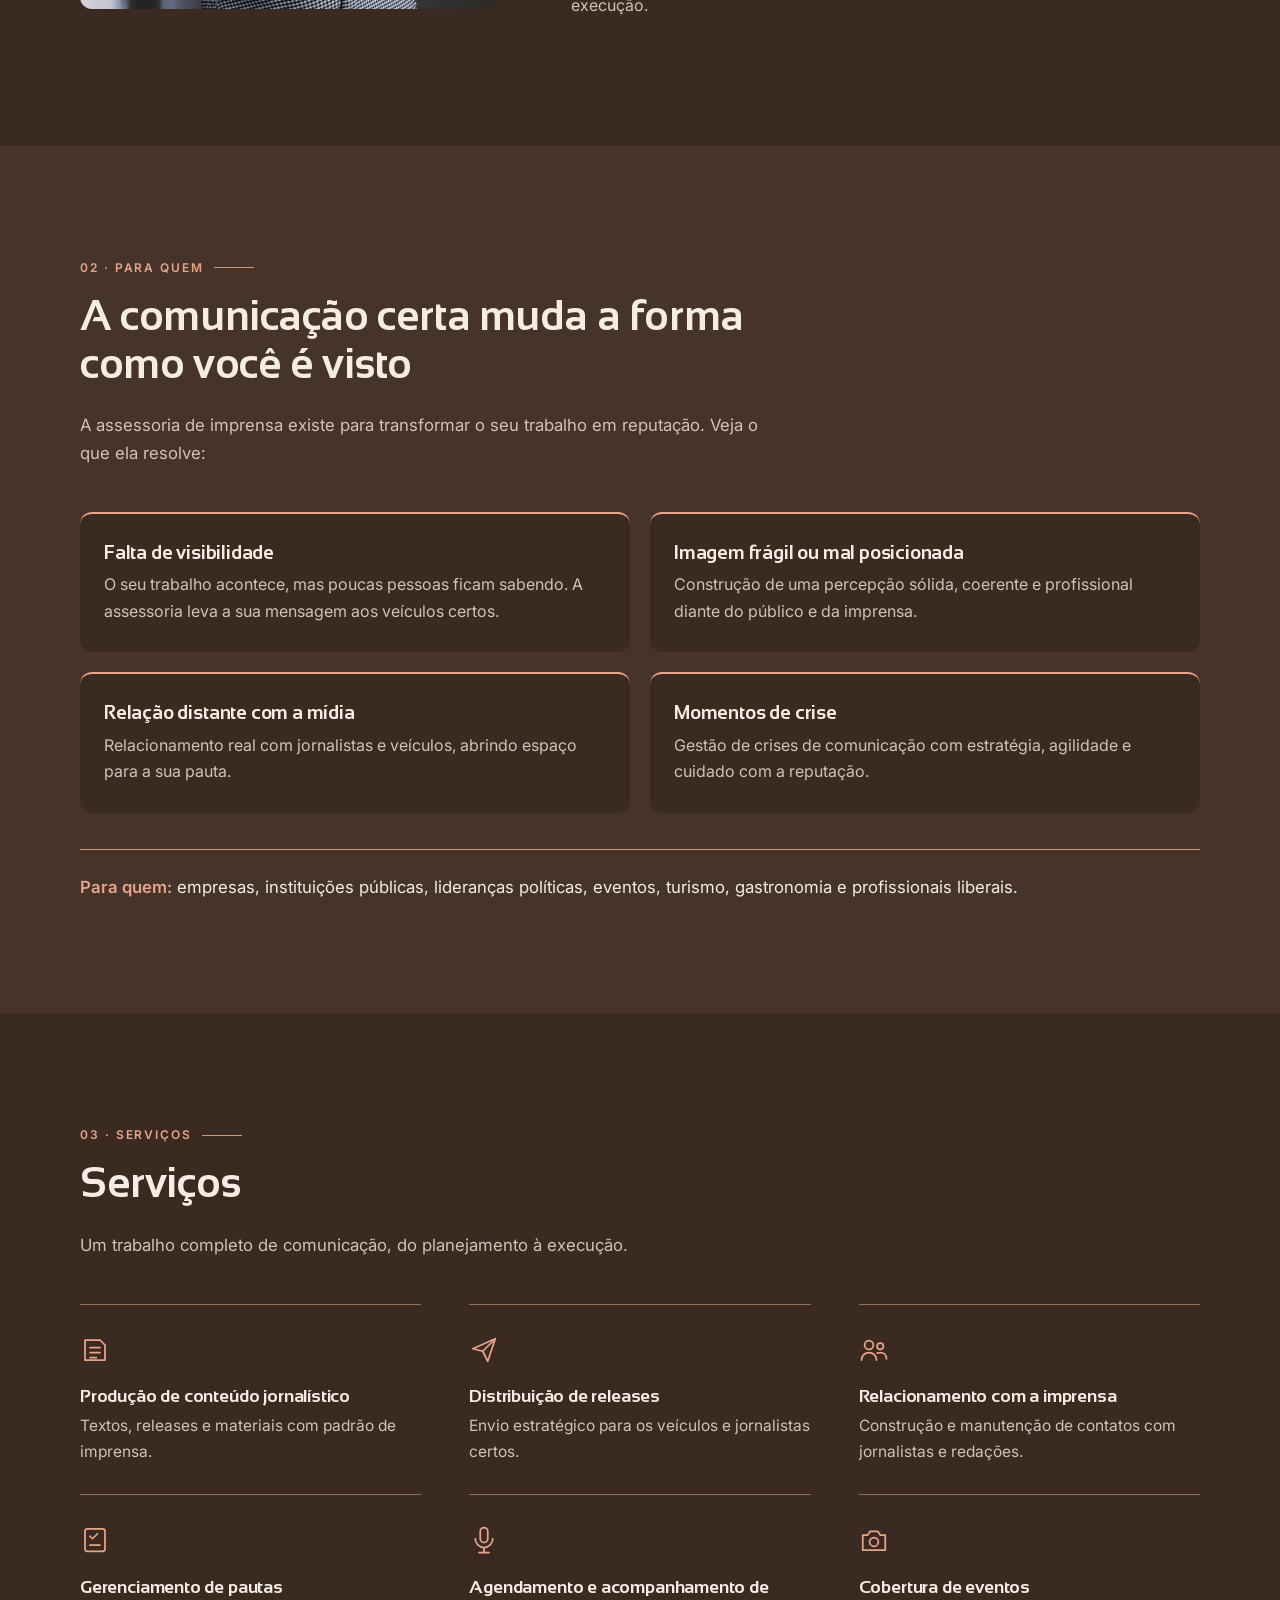
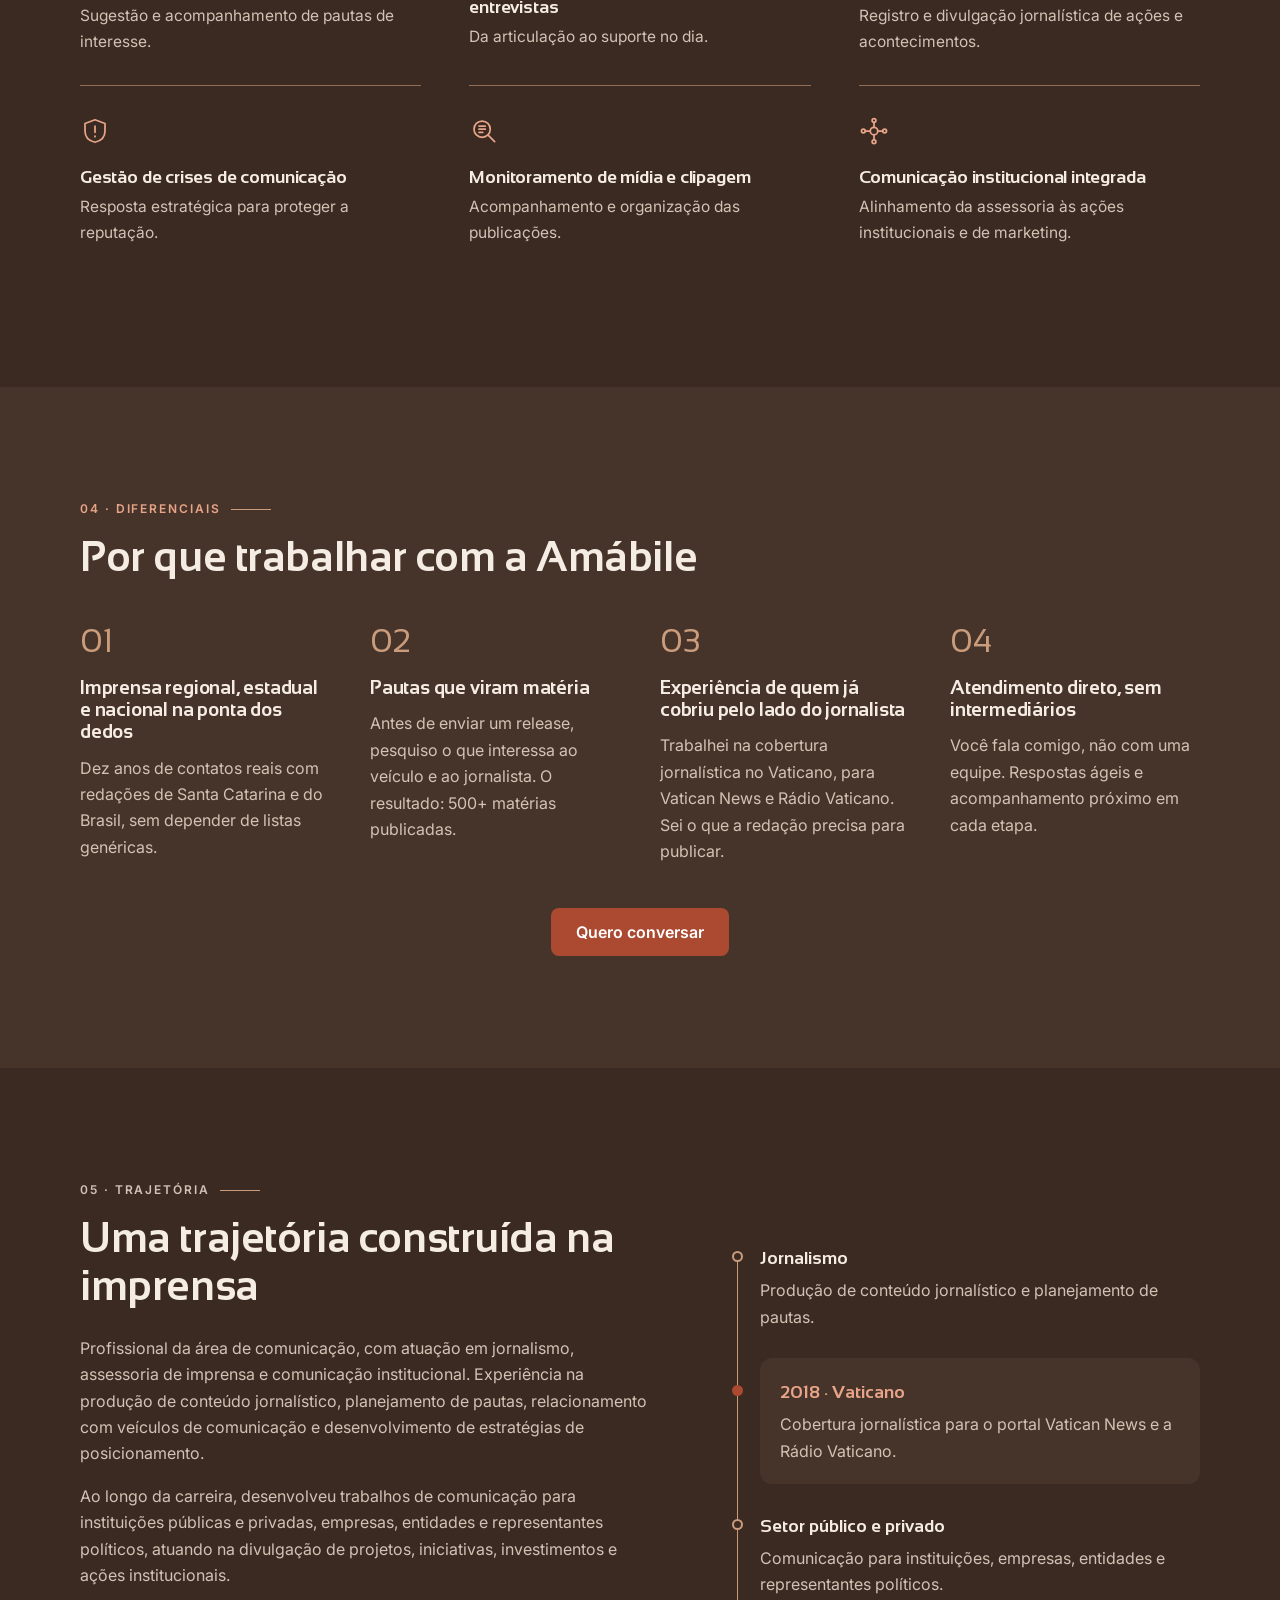
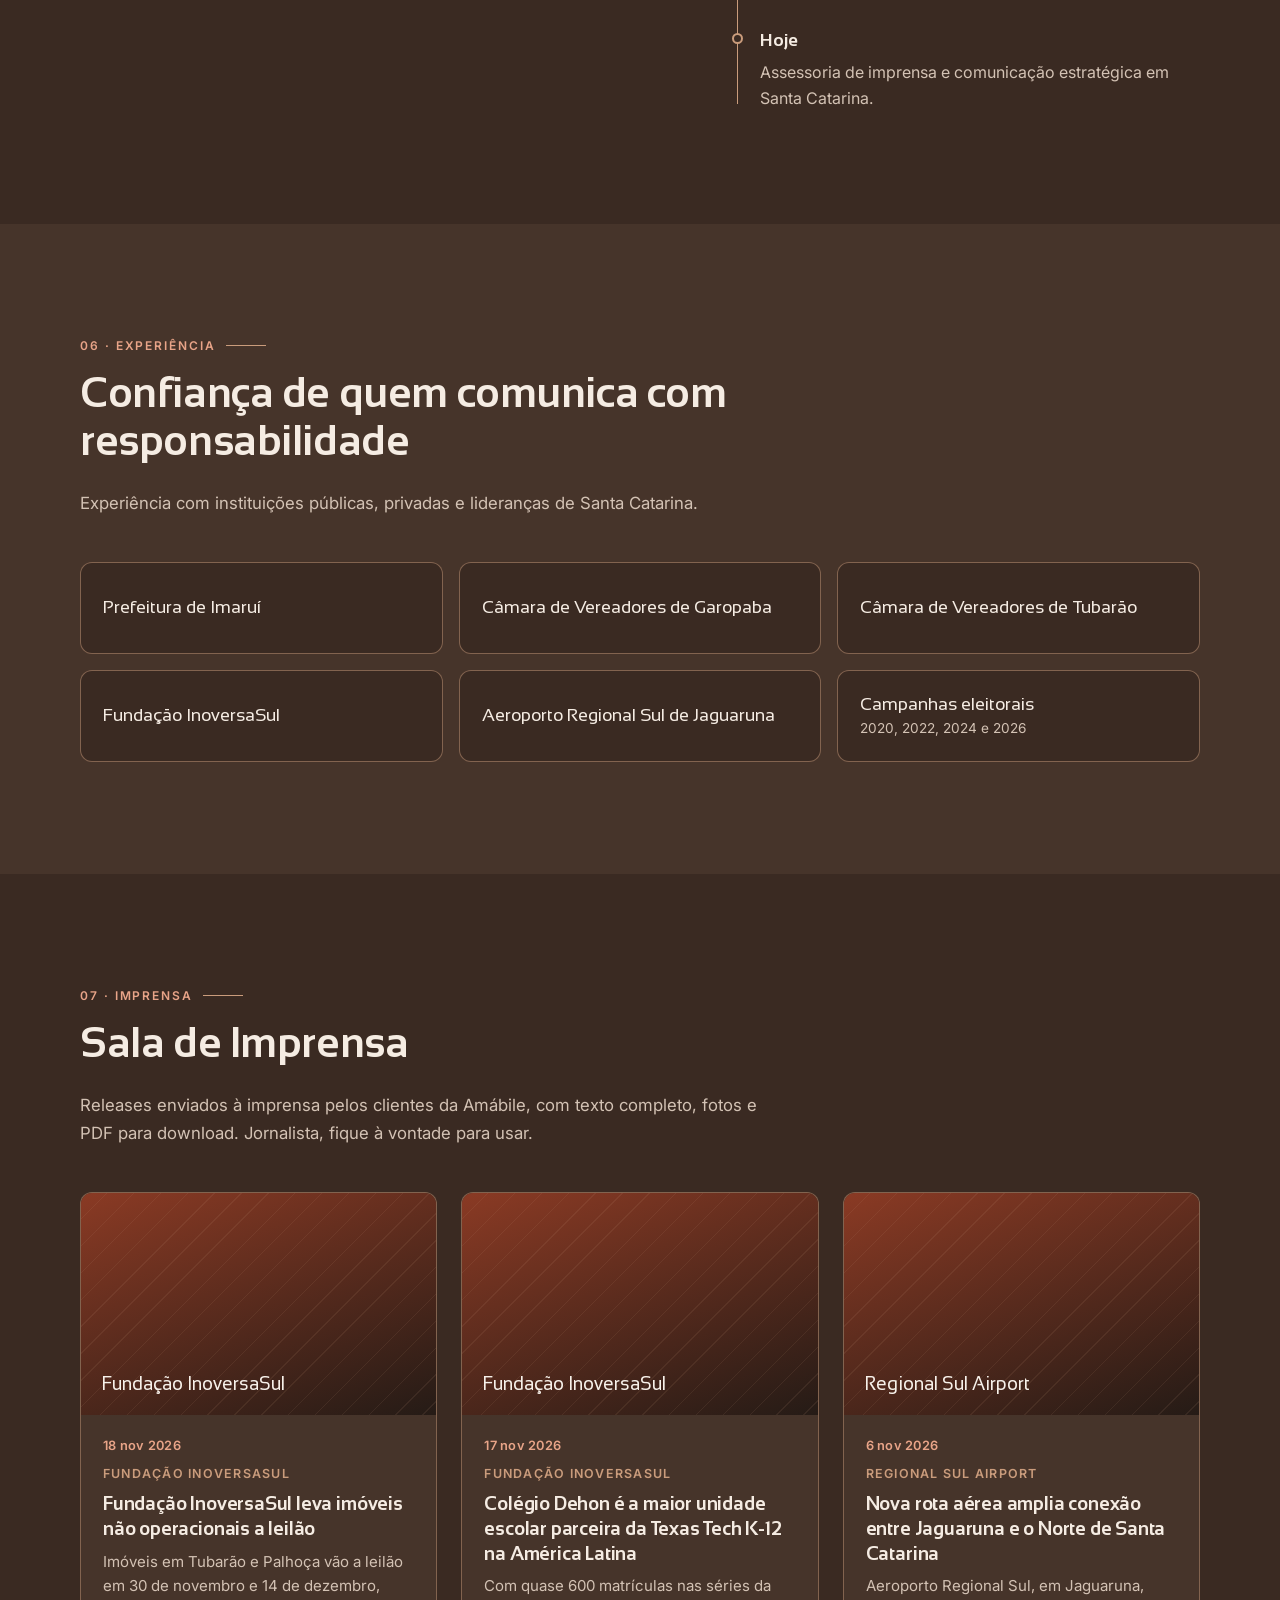
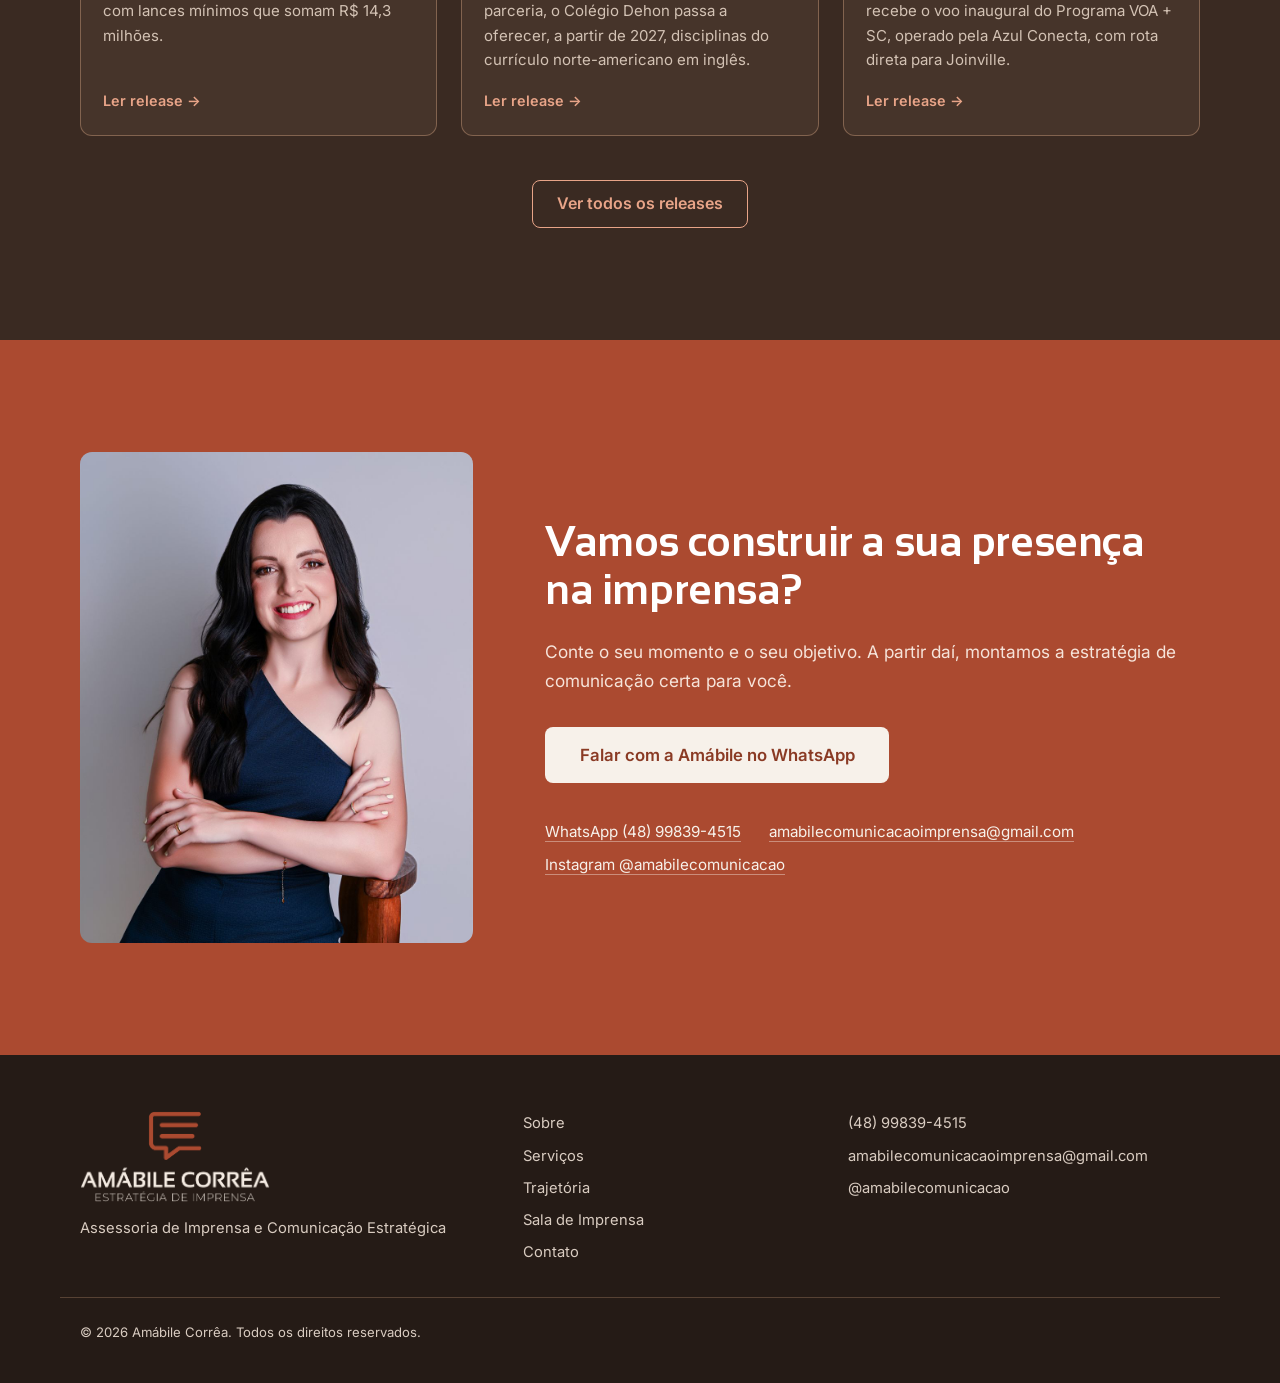
==== commit 2d6beead: "Rodapé: crédito da B Mídia oculto por enquanto Co-Authored-By: Claude Opus 5.5 <noreply@anthropic.co" ====
--- a/index.html
+++ b/index.html
@@ -371,7 +371,7 @@
     </div>
     <div class="container footer__bottom">
       <p>© 2026 Amábile Corrêa. Todos os direitos reservados.</p>
-      <p class="footer__credit">Desenvolvido por B Mídia</p>
+      <!-- crédito oculto por enquanto: <p class="footer__credit">Desenvolvido por B Mídia</p> -->
     </div>
   </footer>
 
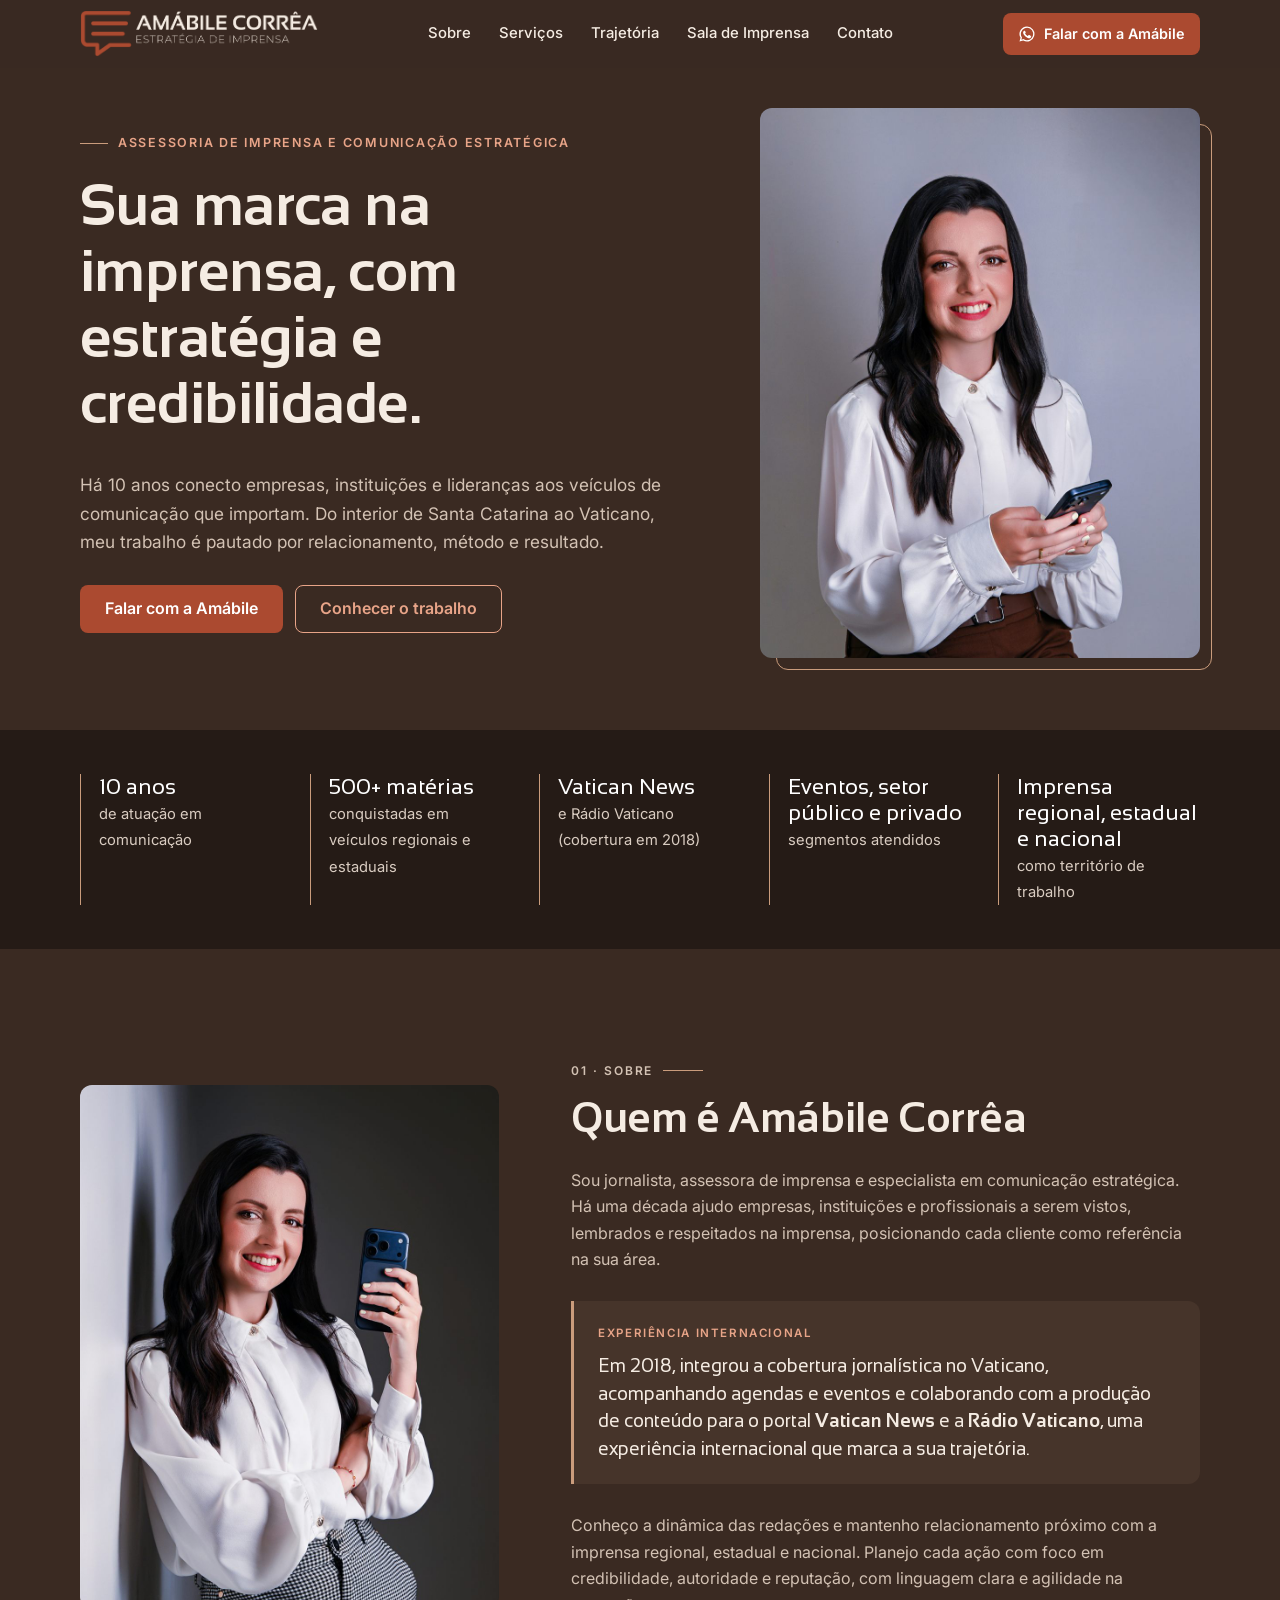
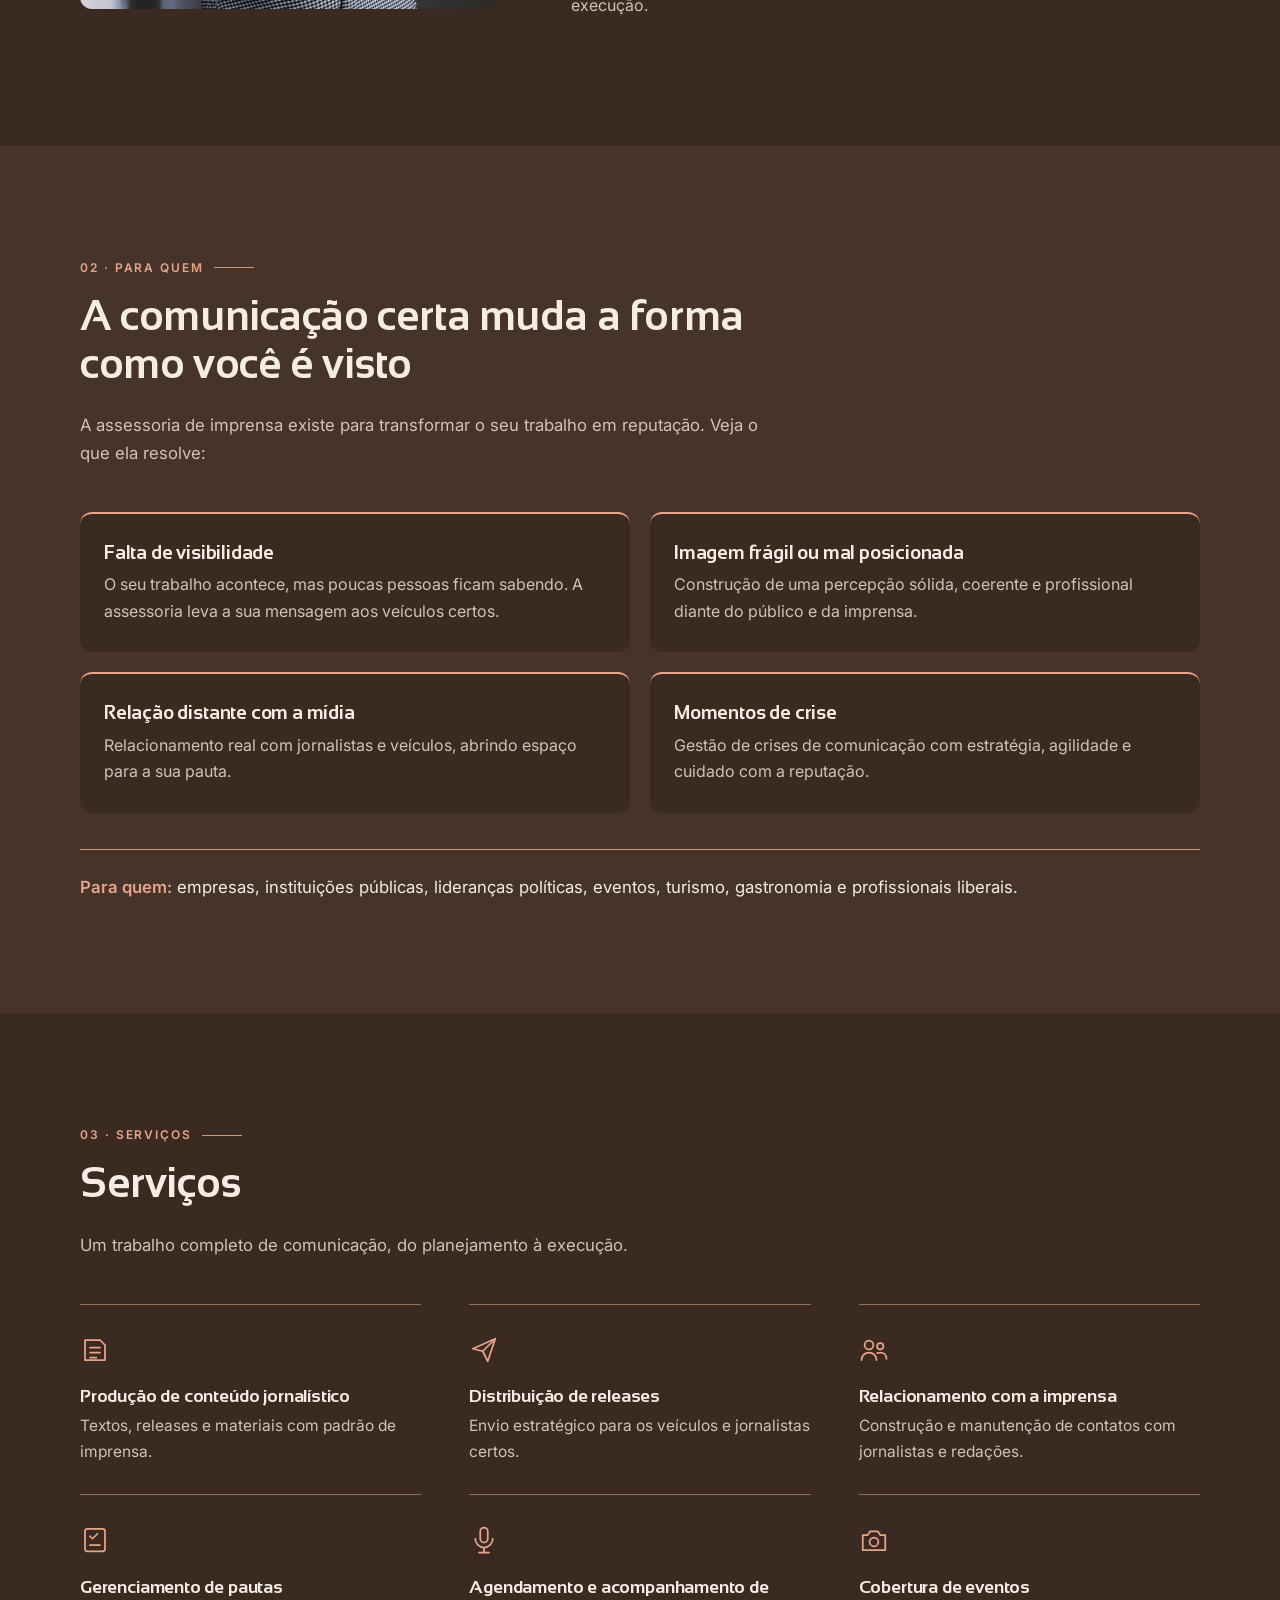
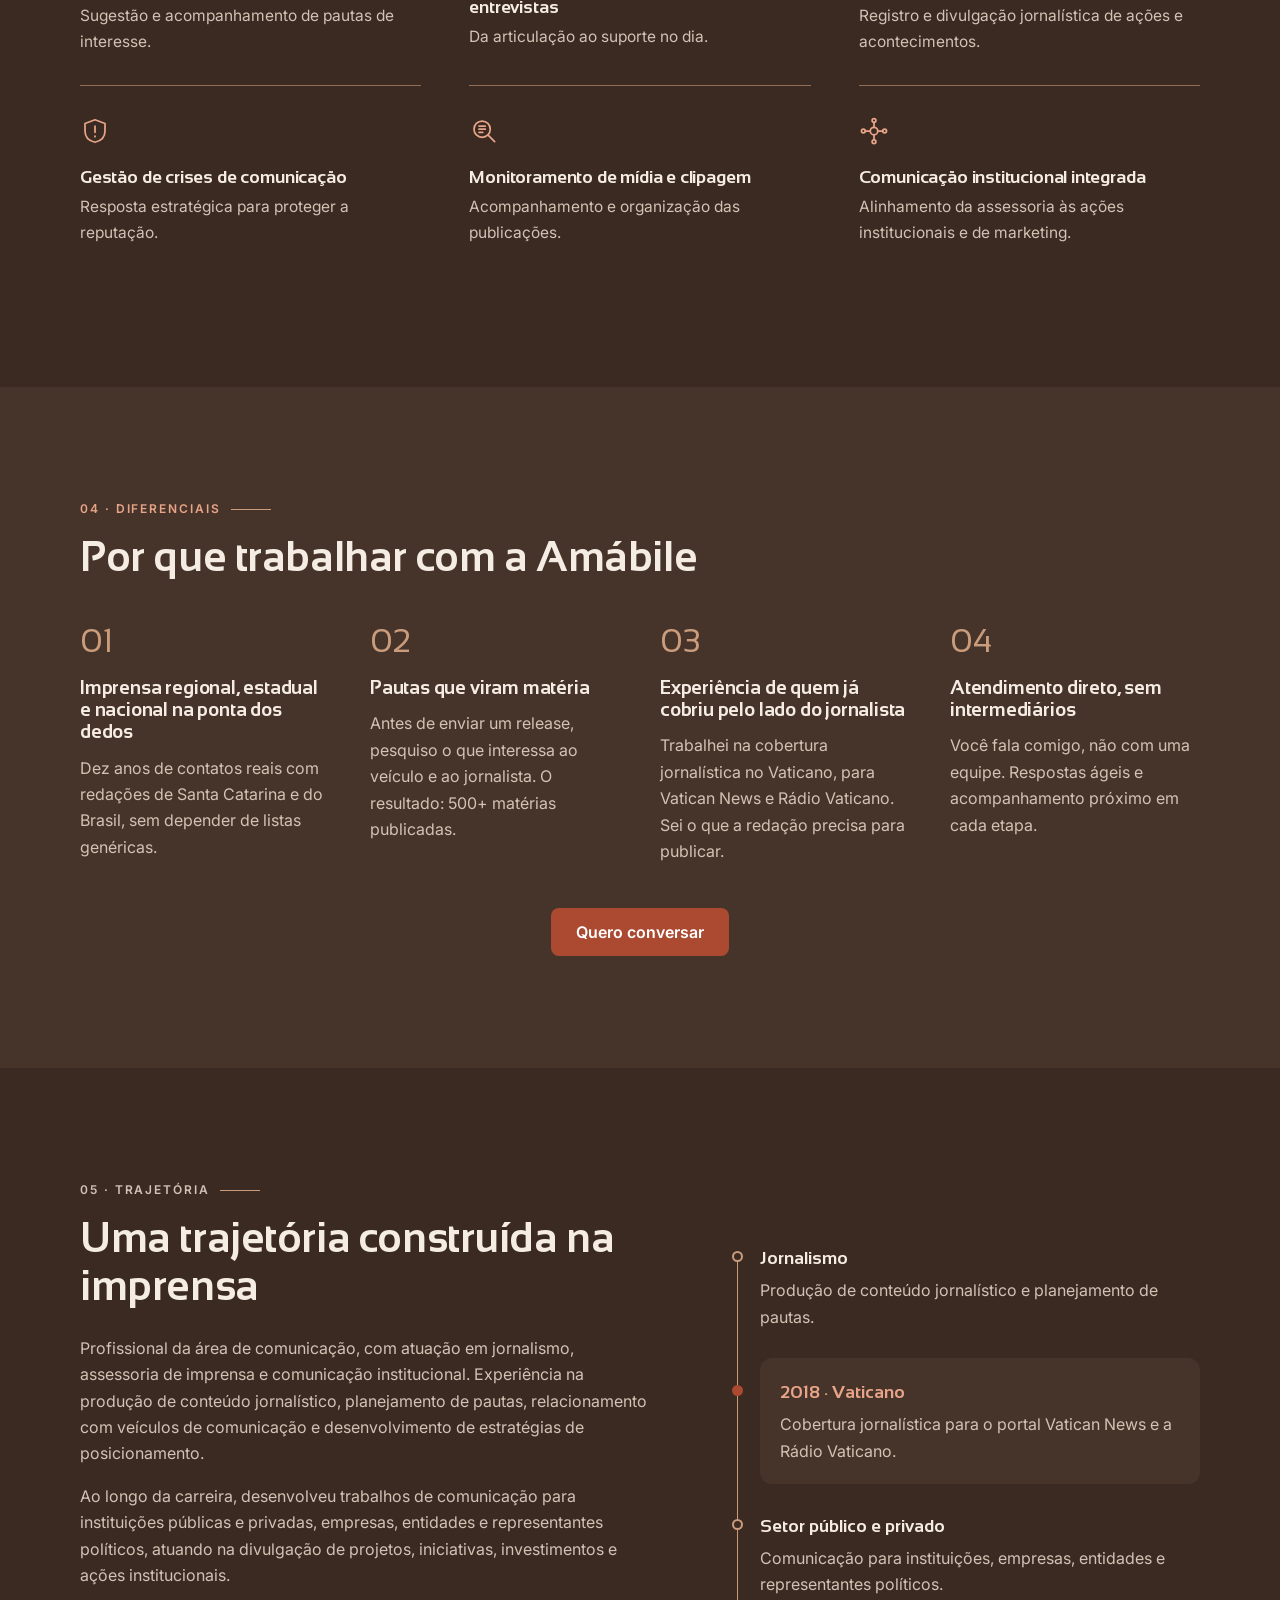
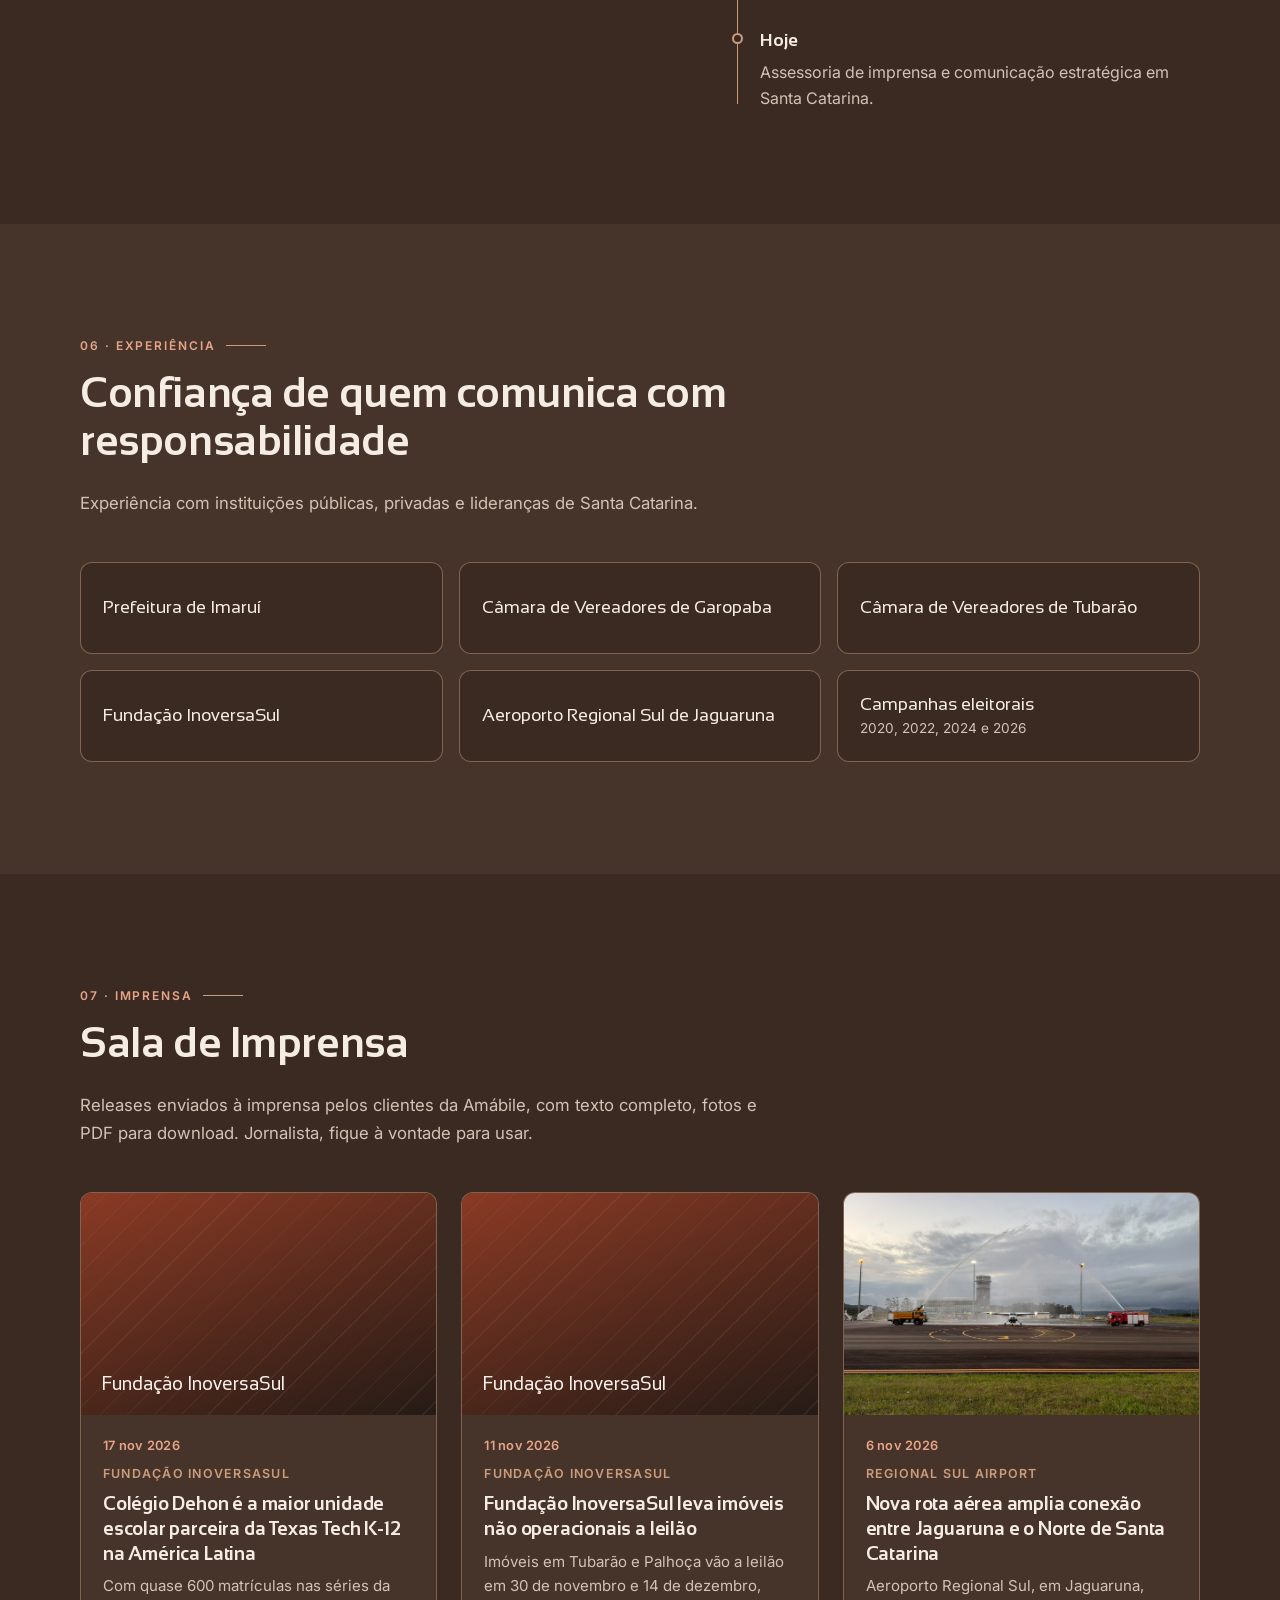
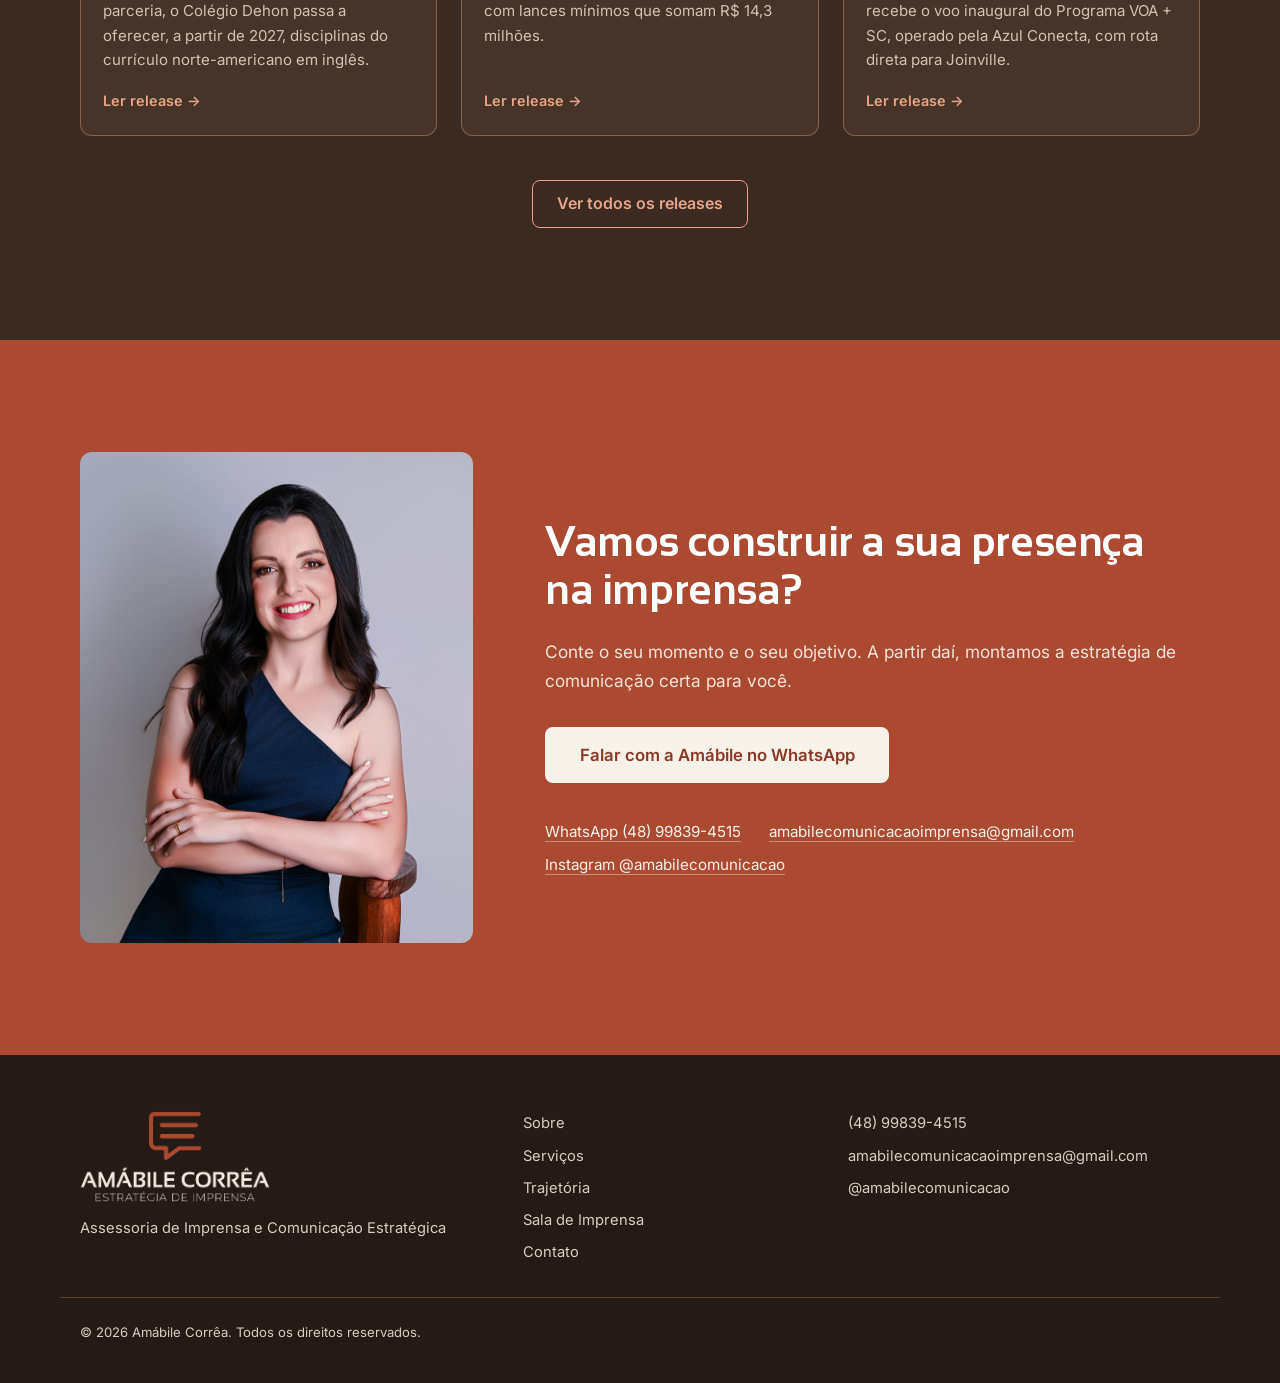
==== commit 80b966c9: "Versão nos arquivos js/css para o cache não segurar atualizações Co-Authored-By: Claude Opus 5.5 <no" ====
--- a/index.html
+++ b/index.html
@@ -22,7 +22,7 @@
   <link rel="preconnect" href="https://fonts.googleapis.com">
   <link rel="preconnect" href="https://fonts.gstatic.com" crossorigin>
   <link href="https://fonts.googleapis.com/css2?family=Sansation:wght@400;700&family=Inter:wght@400;500;600&display=swap" rel="stylesheet">
-  <link rel="stylesheet" href="styles.css">
+  <link rel="stylesheet" href="styles.css?v=20261119a">
   <script>document.documentElement.classList.add("js");</script>
 
   <script type="application/ld+json">
@@ -380,8 +380,8 @@
     <svg aria-hidden="true" viewBox="0 0 24 24"><path d="M12 2a10 10 0 0 0-8.6 15.1L2 22l5-1.3A10 10 0 1 0 12 2Zm0 18.2a8.2 8.2 0 0 1-4.2-1.2l-.3-.2-3 .8.8-2.9-.2-.3A8.2 8.2 0 1 1 12 20.2Zm4.5-6.1c-.2-.1-1.5-.7-1.7-.8-.2-.1-.4-.1-.6.1l-.8 1c-.1.2-.3.2-.5.1a6.7 6.7 0 0 1-3.3-2.9c-.3-.4.2-.4.7-1.3.1-.2 0-.3 0-.4l-.8-1.8c-.2-.5-.4-.4-.6-.4h-.5a1 1 0 0 0-.7.3 3 3 0 0 0-.9 2.2 5.2 5.2 0 0 0 1.1 2.8 11.9 11.9 0 0 0 4.6 4c1.7.7 2.3.8 3.2.6.5-.1 1.5-.6 1.7-1.2.2-.6.2-1.1.2-1.2-.1-.1-.3-.2-.5-.3Z"/></svg>
   </a>
 
-  <script src="data/releases.js"></script>
-  <script src="press.js"></script>
-  <script src="script.js"></script>
+  <script src="data/releases.js?v=20261119a"></script>
+  <script src="press.js?v=20261119a"></script>
+  <script src="script.js?v=20261119a"></script>
 </body>
 </html>
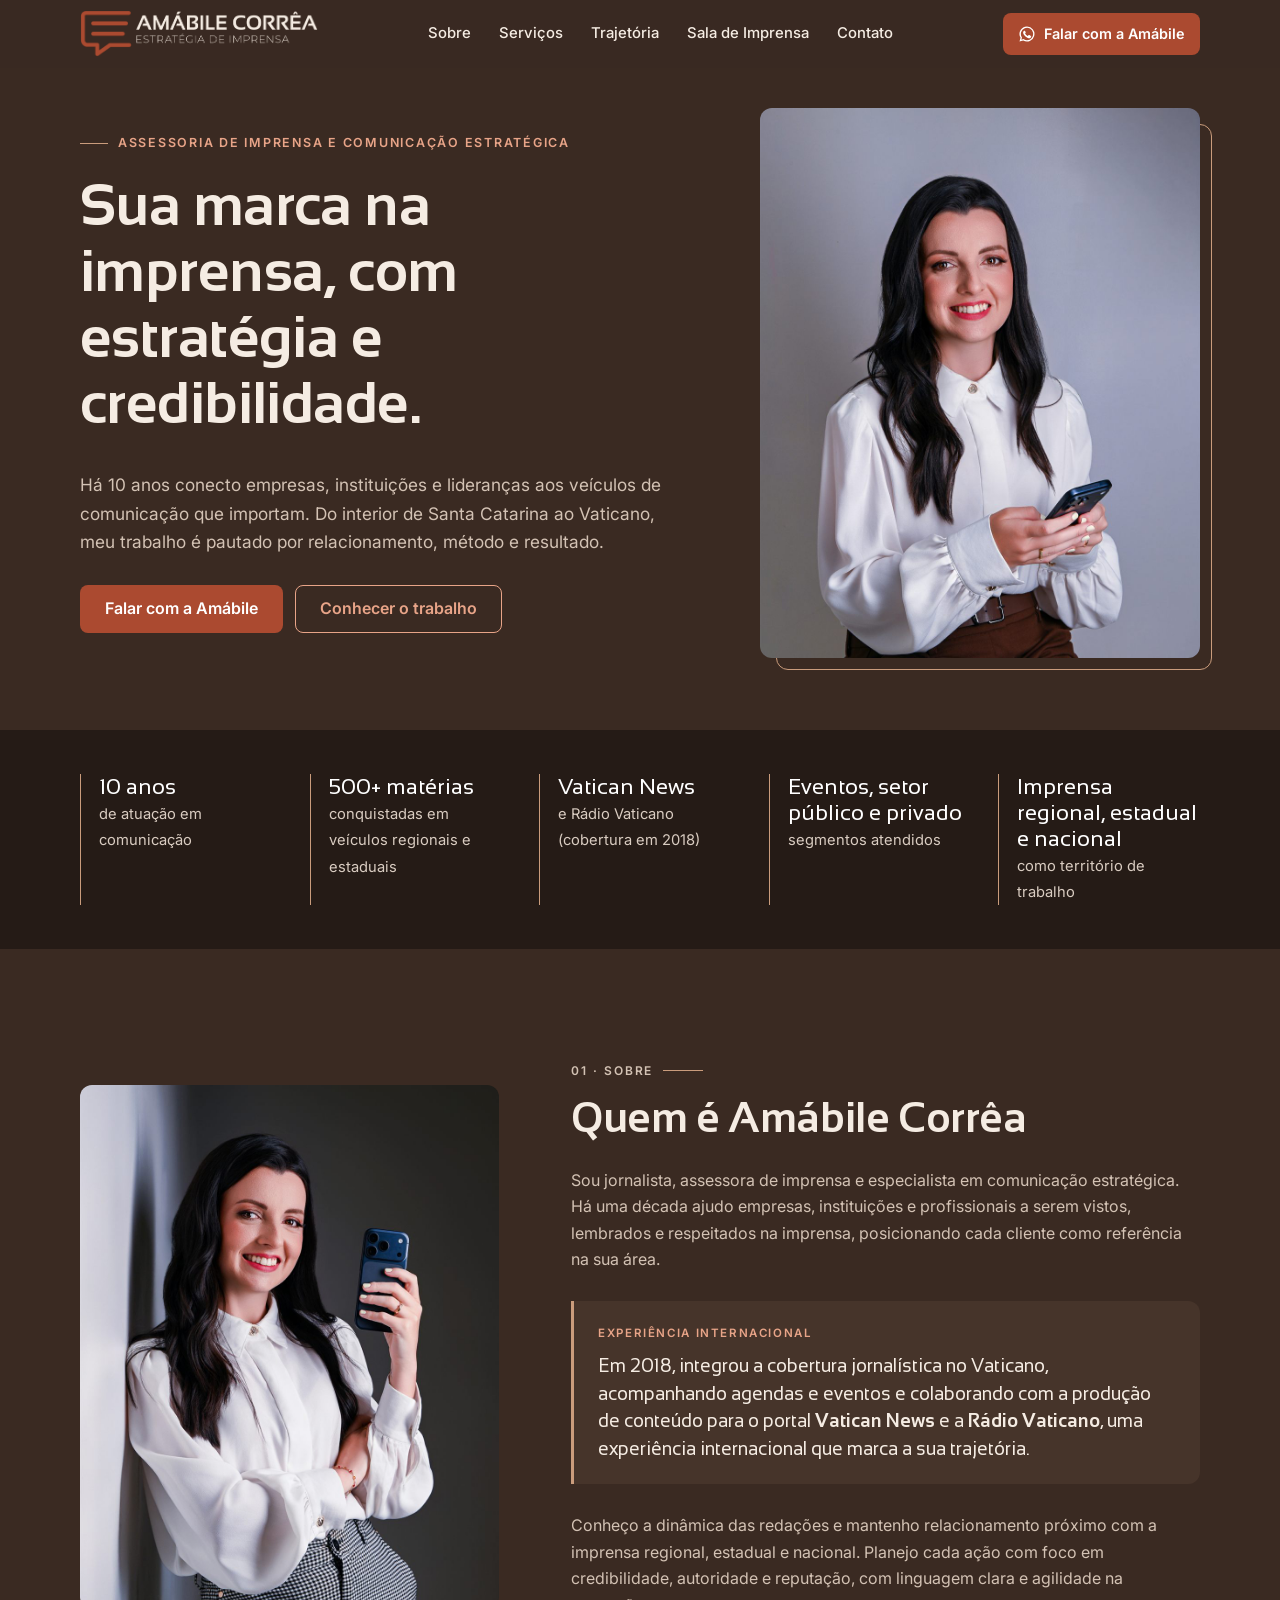
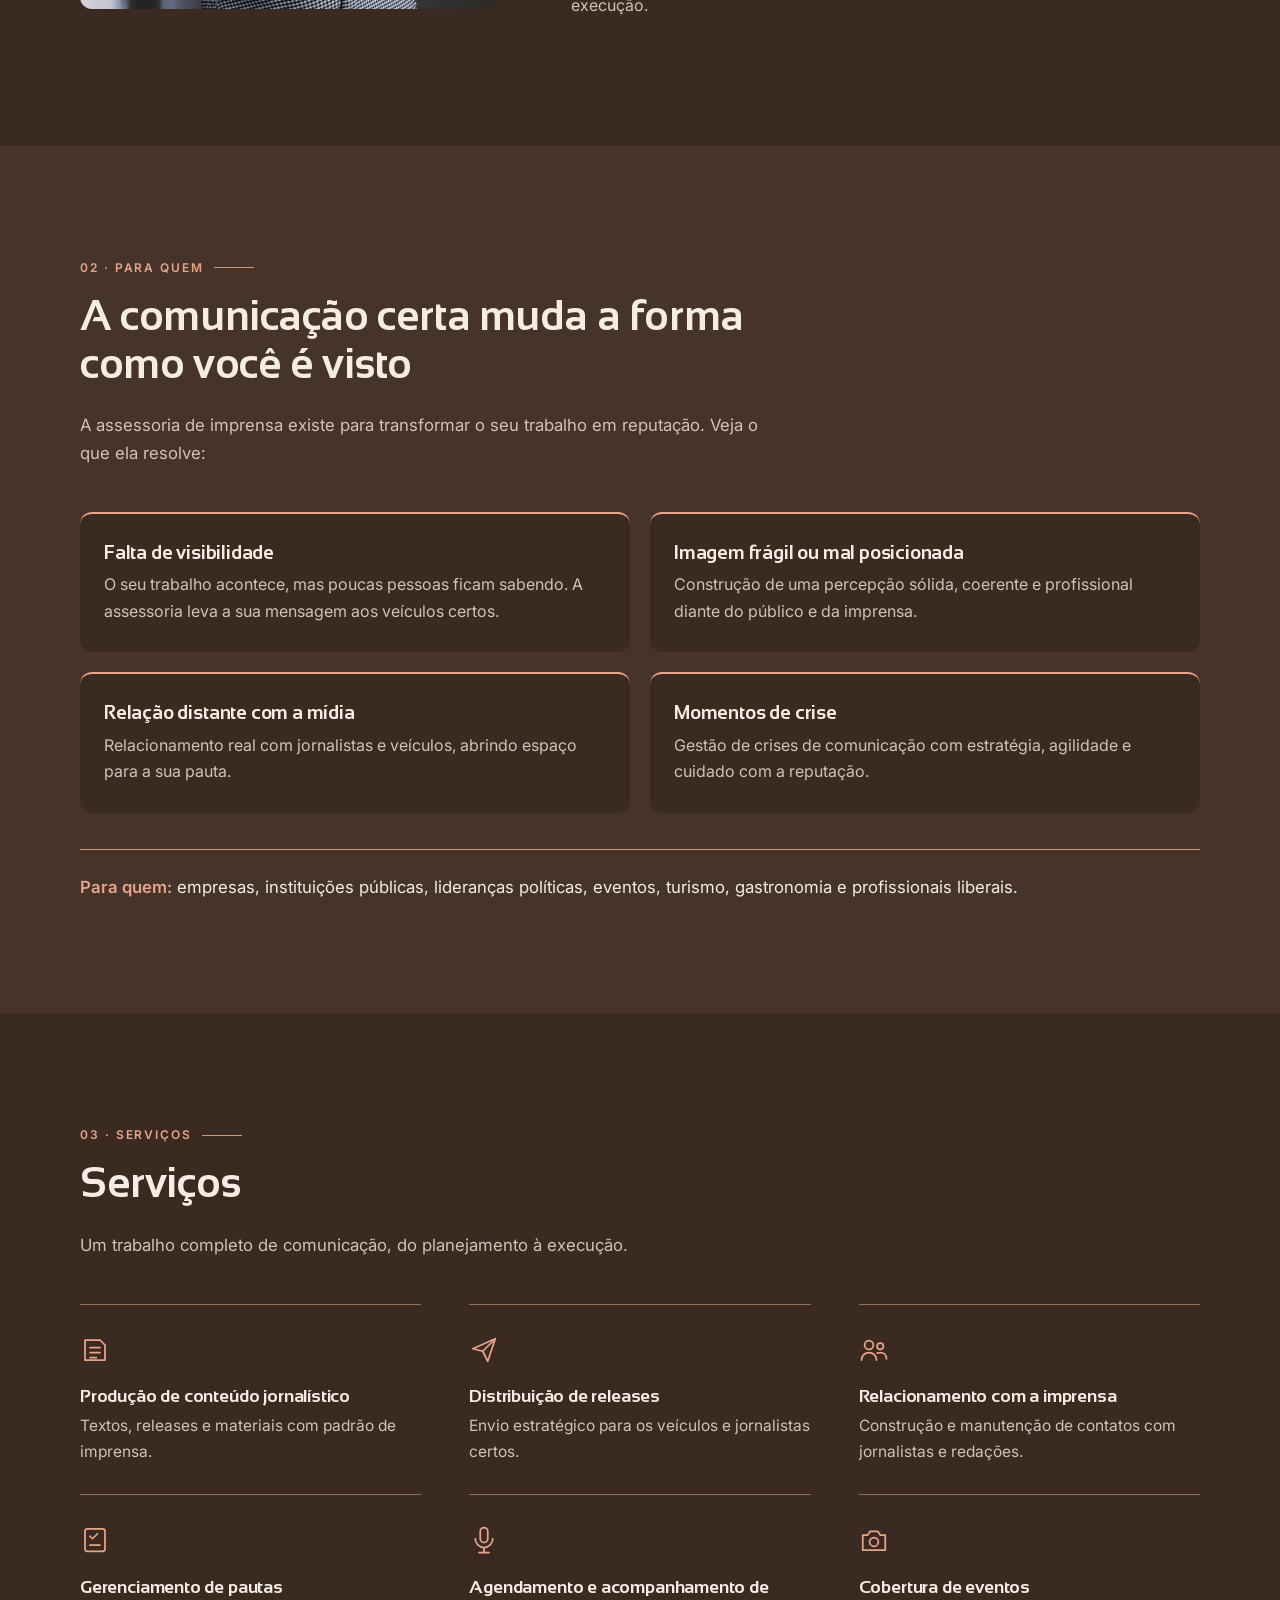
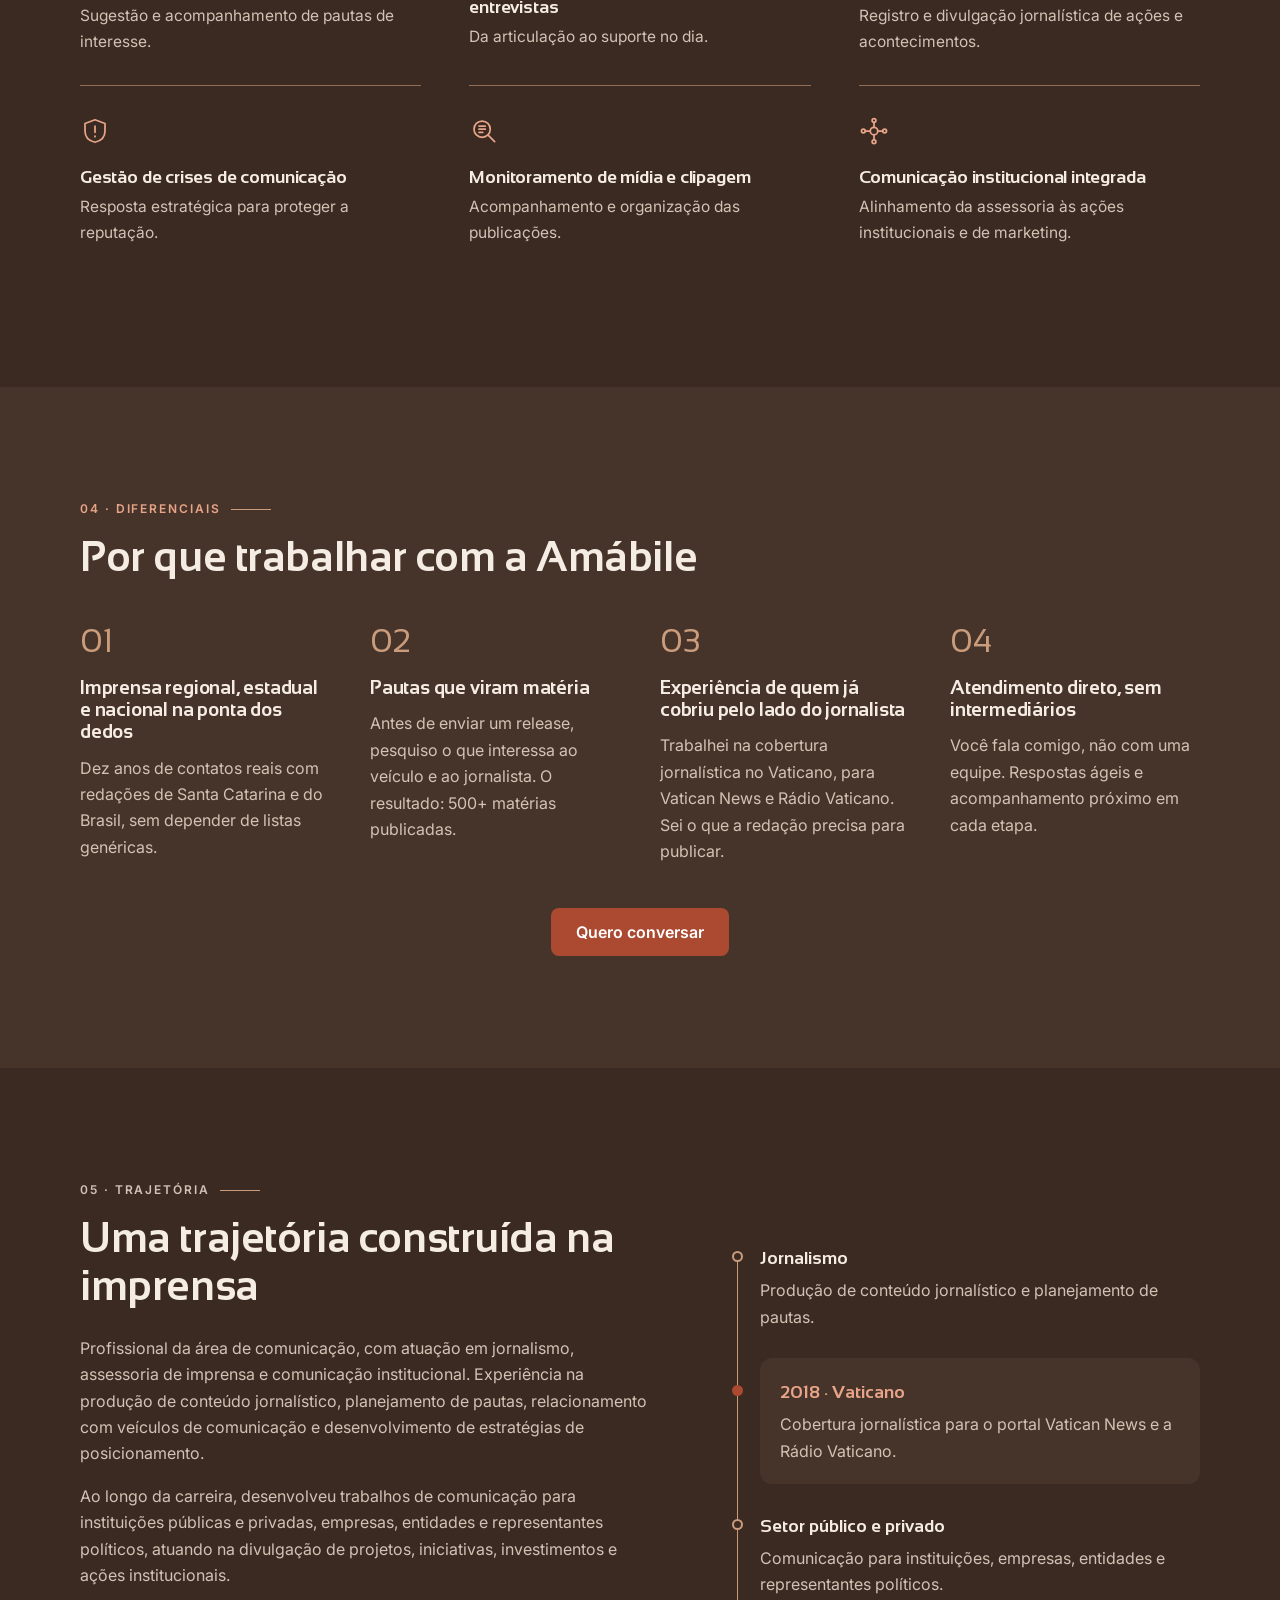
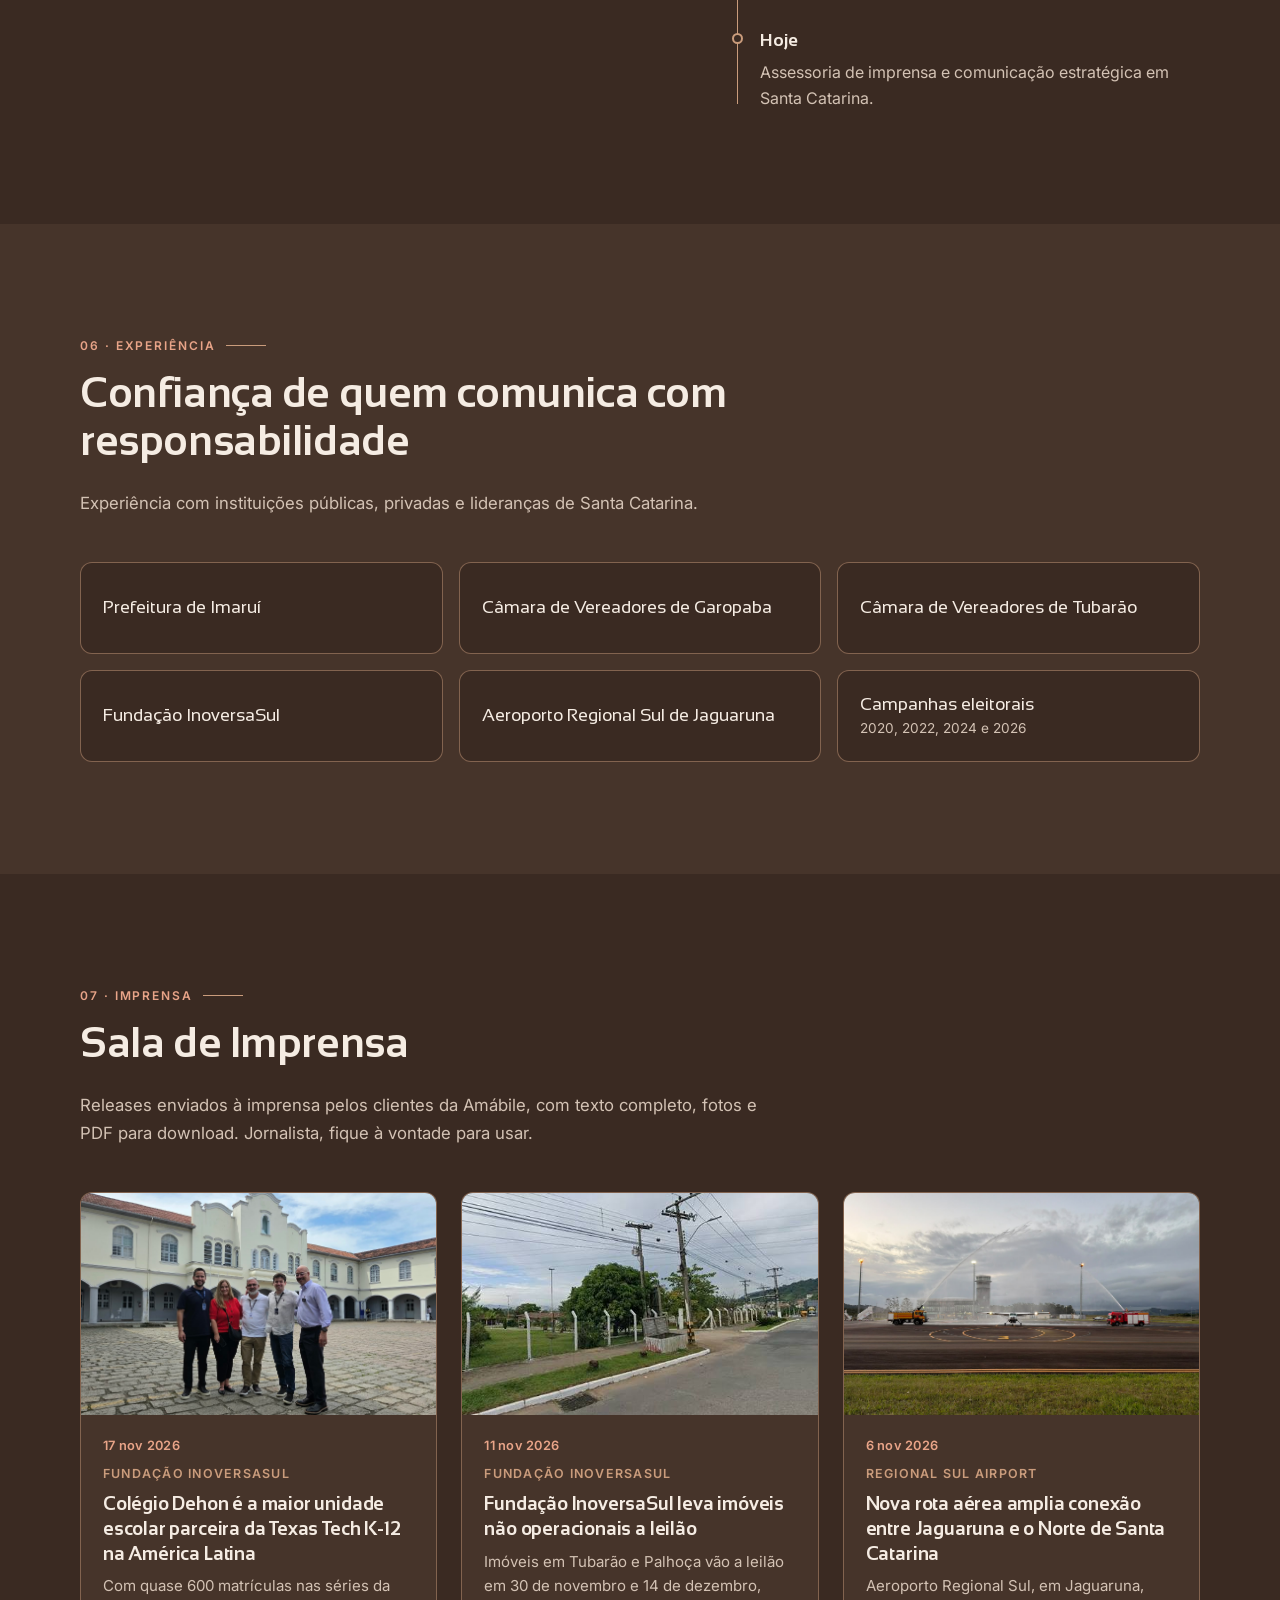
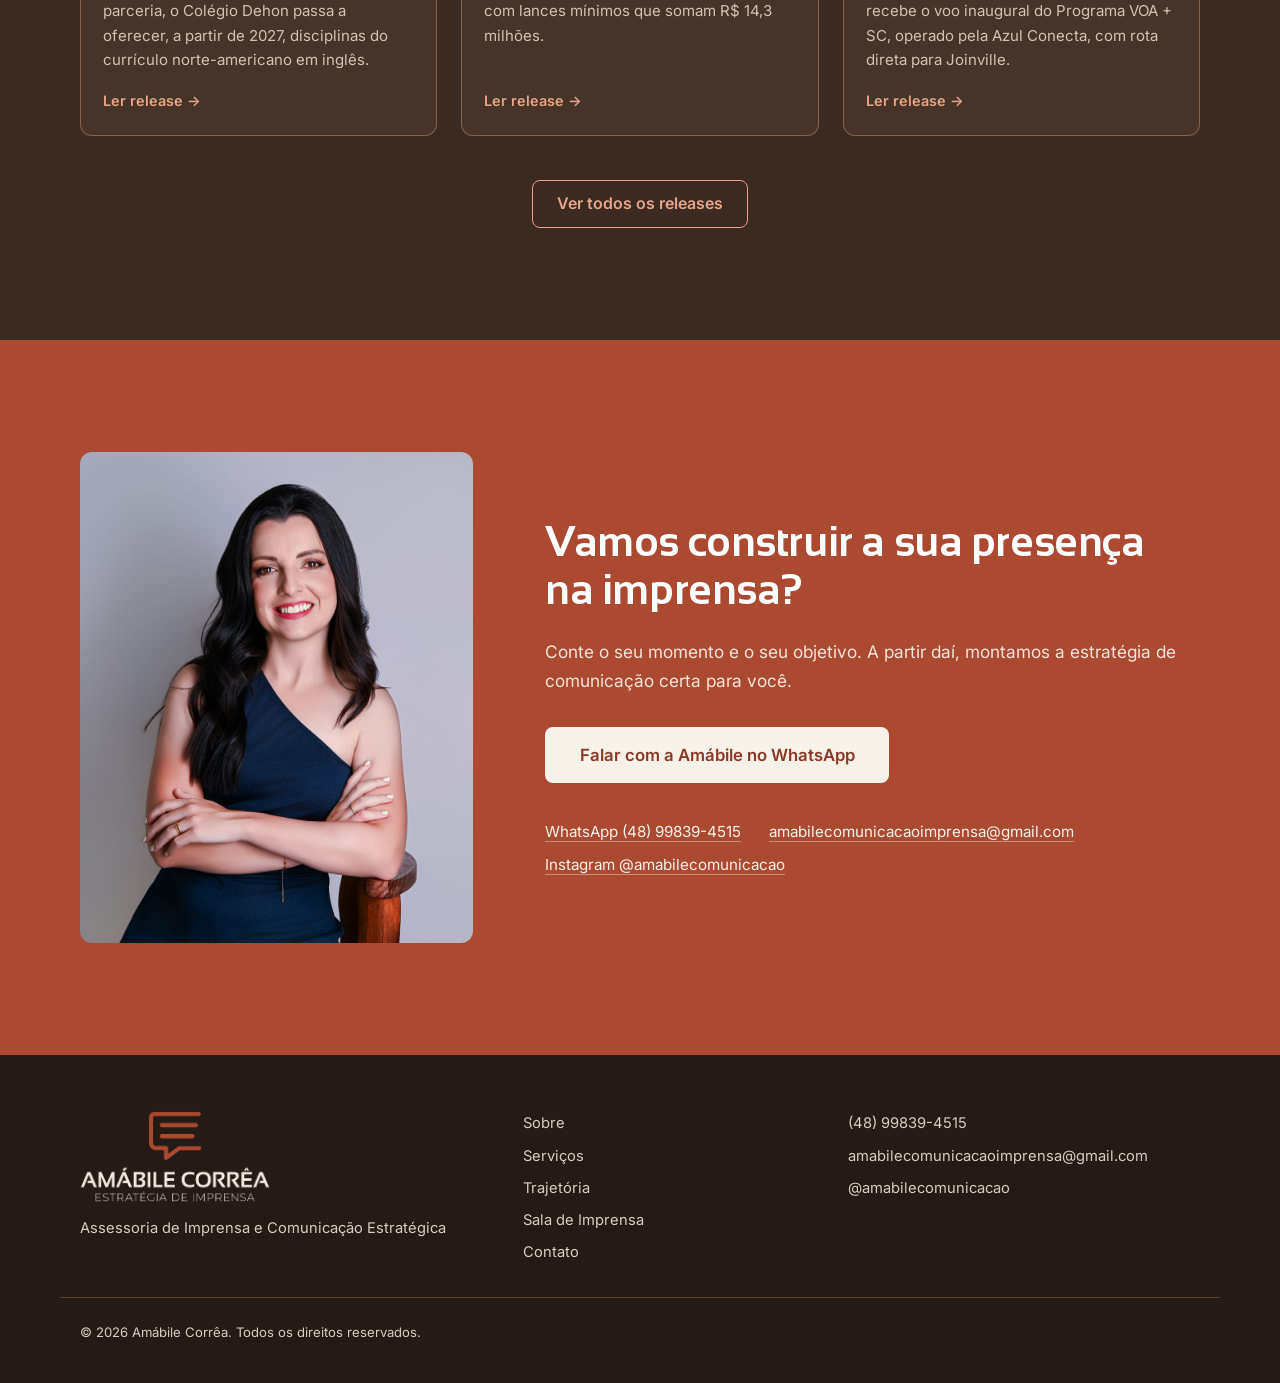
==== commit f0c3f300: "Fotos de capa dos releases do Colégio Dehon e do leilão Co-Authored-By: Claude Opus 5.5 <noreply@ant" ====
--- a/index.html
+++ b/index.html
@@ -22,7 +22,7 @@
   <link rel="preconnect" href="https://fonts.googleapis.com">
   <link rel="preconnect" href="https://fonts.gstatic.com" crossorigin>
   <link href="https://fonts.googleapis.com/css2?family=Sansation:wght@400;700&family=Inter:wght@400;500;600&display=swap" rel="stylesheet">
-  <link rel="stylesheet" href="styles.css?v=20261119a">
+  <link rel="stylesheet" href="styles.css?v=20261119b">
   <script>document.documentElement.classList.add("js");</script>
 
   <script type="application/ld+json">
@@ -380,8 +380,8 @@
     <svg aria-hidden="true" viewBox="0 0 24 24"><path d="M12 2a10 10 0 0 0-8.6 15.1L2 22l5-1.3A10 10 0 1 0 12 2Zm0 18.2a8.2 8.2 0 0 1-4.2-1.2l-.3-.2-3 .8.8-2.9-.2-.3A8.2 8.2 0 1 1 12 20.2Zm4.5-6.1c-.2-.1-1.5-.7-1.7-.8-.2-.1-.4-.1-.6.1l-.8 1c-.1.2-.3.2-.5.1a6.7 6.7 0 0 1-3.3-2.9c-.3-.4.2-.4.7-1.3.1-.2 0-.3 0-.4l-.8-1.8c-.2-.5-.4-.4-.6-.4h-.5a1 1 0 0 0-.7.3 3 3 0 0 0-.9 2.2 5.2 5.2 0 0 0 1.1 2.8 11.9 11.9 0 0 0 4.6 4c1.7.7 2.3.8 3.2.6.5-.1 1.5-.6 1.7-1.2.2-.6.2-1.1.2-1.2-.1-.1-.3-.2-.5-.3Z"/></svg>
   </a>
 
-  <script src="data/releases.js?v=20261119a"></script>
-  <script src="press.js?v=20261119a"></script>
-  <script src="script.js?v=20261119a"></script>
+  <script src="data/releases.js?v=20261119b"></script>
+  <script src="press.js?v=20261119b"></script>
+  <script src="script.js?v=20261119b"></script>
 </body>
 </html>
